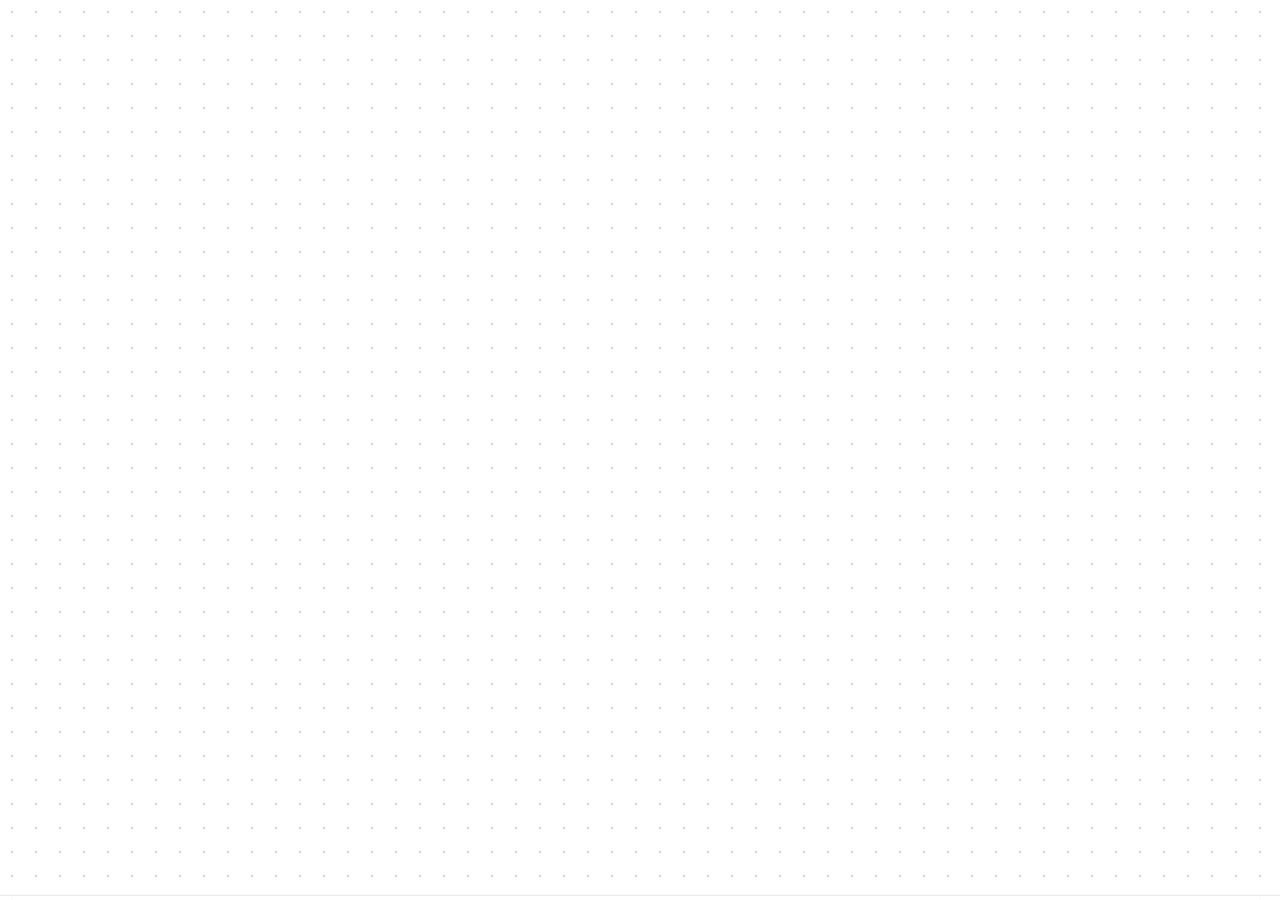
==== index.html @ a687a4a5 "Add app shell and styles" ====
<!doctype html>
<html lang="en"><head><meta charset="utf-8">
<meta name="color-scheme" content="light"><link rel="stylesheet" href="https://fonts.googleapis.com/css2?family=Inter:wght@400;500;600;700&display=swap"><meta name="viewport" content="width=device-width, initial-scale=1, viewport-fit=cover">
<title>Barkha Enterprises – Bills</title>
<link rel="stylesheet" href="style.css"></head><body>
<div id="app"></div><nav id="nav"></nav><script src="app1.js"></script><script src="app2.js"></script><script src="app3.js"></script><script src="app4.js"></script></body></html>
---- style.css ----
:root{--bg:#fff;--fg:#14161a;--mu:#7a808a;--ln:#e8eaee;--sf:#f6f7f9;color-scheme:light;box-sizing:border-box;padding-top:env(safe-area-inset-top,0px);padding-bottom:env(safe-area-inset-bottom,0px)}
*{box-sizing:border-box;-webkit-tap-highlight-color:transparent}
html,body{margin:0;background:#fff;color:var(--fg);font:17px/1.45 Inter,system-ui,-apple-system,'Segoe UI',Roboto,sans-serif}
button,input,select{font:inherit;color:inherit}
#app{max-width:560px;margin:0 auto;padding:18px 18px calc(110px + env(safe-area-inset-bottom,0px))}
header{display:flex;justify-content:space-between;align-items:center;margin-bottom:22px}
.br{display:flex;align-items:center;gap:12px}
.lo{width:42px;height:42px;border-radius:12px;background:var(--fg);color:#fff;display:grid;place-items:center;font-weight:700;font-size:20px}
.br b{display:block;font-size:19px;line-height:1.1;letter-spacing:.2px}
.br small{color:var(--mu);font-size:13px}
.lg{border:1px solid var(--ln);background:var(--sf);padding:8px 14px;border-radius:20px;font-size:15px;font-weight:600}
.g2{display:grid;grid-template-columns:1fr 1fr;gap:12px;margin-bottom:12px}
.big{display:block;width:100%;padding:18px 10px;border:0;background:var(--fg);color:#fff;font-size:18px;font-weight:600;border-radius:16px;text-align:center;box-shadow:0 4px 14px rgba(0,0,0,.15)}
.big.o{background:#fff;color:var(--fg);border:1.5px solid var(--fg);box-shadow:none}
.sum{background:var(--sf);border-radius:18px;padding:16px;margin-bottom:16px}
.sum small{color:var(--mu);font-size:13px}
.sum b{display:block;font-size:22px;margin-top:2px}
input[type=text],input[type=number],input[type=date],input[type=search]{width:100%;padding:14px;border:1.5px solid var(--ln);border-radius:12px;background:#fff;margin:6px 0 14px;outline:0}
input:focus{border-color:var(--fg)}
label{font-size:14px;color:var(--mu);font-weight:600}
.card{border:1px solid var(--ln);border-radius:16px;padding:14px 16px;margin-bottom:10px;cursor:pointer;background:#fff;box-shadow:0 2px 8px rgba(0,0,0,.04)}
.card .t{display:flex;justify-content:space-between;gap:8px;font-weight:700}
.card .s{color:var(--mu);font-size:14px;margin-top:4px}
h3{margin:24px 0 10px;font-size:17px}
.opt{display:flex;gap:12px;align-items:center;border:1.5px solid var(--ln);border-radius:12px;padding:14px;margin-bottom:8px;color:var(--fg);font-size:16px;font-weight:500}
.opt input{width:22px;height:22px;accent-color:var(--fg)}
.it{border:1px solid var(--ln);border-radius:14px;padding:12px;margin-bottom:10px;background:var(--sf)}
.it .g{display:grid;grid-template-columns:1fr 1fr 1fr;gap:8px;align-items:center}
.it input{margin:0 0 8px;background:#fff}
.a{text-align:right;font-weight:700;font-size:15px}
.tot{background:var(--sf);border-radius:16px;padding:8px 16px}
.tot div{display:flex;justify-content:space-between;padding:10px 0;border-bottom:1px solid var(--ln)}
.tot div:last-child{border:0}
.tot .f{font-size:21px;font-weight:700}
.ph{border:1.5px dashed #c5c9d0;border-radius:16px;padding:16px;text-align:center;margin-bottom:12px;color:var(--fg);display:block;cursor:pointer;font-weight:600;font-size:16px}
.ph img,.pv img{max-width:100%;border-radius:12px;display:block;margin:8px auto 0}
nav{position:fixed;left:0;right:0;bottom:0;display:flex;background:rgba(255,255,255,.96);border-top:1px solid var(--ln);padding-bottom:env(safe-area-inset-bottom,0px)}
nav button{flex:1;padding:16px;background:none;border:0;font-size:16px;color:var(--mu);font-weight:600}
nav button.on{color:var(--fg);box-shadow:inset 0 3px 0 var(--fg)}
.back{background:none;border:0;font-size:16px;padding:0 0 12px;font-weight:600}
.sm{display:inline-block;background:#fff;border:1.5px solid var(--fg);border-radius:12px;padding:12px 16px;margin:8px 8px 0 0;font-weight:600;font-size:15px;text-decoration:none;color:var(--fg)}
.sm.k{background:var(--fg);color:#fff}
.mut{color:var(--mu);text-align:center;padding:26px 0}
.tag{font-size:12px;border:1px solid var(--fg);border-radius:10px;padding:2px 9px;font-weight:600;white-space:nowrap}
.tag.k{background:var(--fg);color:#fff}
.chips{display:flex;gap:8px;margin:2px 0 8px}
.chip{border:1.5px solid var(--ln);background:#fff;border-radius:20px;padding:8px 16px;font-weight:600;font-size:15px}
.chip.on{background:var(--fg);color:#fff;border-color:var(--fg)}
@media print{nav,.noprint,header .lg{display:none}#app{padding:0}.tot,.it{background:#fff}}

html,body{background-color:#fff;background-image:radial-gradient(circle,#cfd3db 1px,transparent 1.4px);background-size:24px 24px}
.card,.sum,.tot,.it,.opt,.ph{background:rgba(255,255,255,.74);-webkit-backdrop-filter:blur(14px);backdrop-filter:blur(14px);border:1px solid rgba(20,22,26,.09)}
.card,.big,.sm,.chip,.lg,.opt,.ph,nav button{transition:transform .25s cubic-bezier(.22,.61,.36,1),box-shadow .25s,background .2s,color .2s}
.card:hover{transform:translateY(-2px);box-shadow:0 10px 26px rgba(0,0,0,.09)}
.card:active,.big:active,.sm:active,.chip:active{transform:scale(.97)}
@keyframes in{from{opacity:0;transform:translateY(12px)}to{opacity:1;transform:none}}
@keyframes rg{from{stroke-dashoffset:214}}
@keyframes gr{from{transform:scaleY(0)}}
@keyframes fade{from{opacity:0}}
@keyframes pop{from{opacity:0;transform:scale(.92) translateY(10px)}}
@keyframes bar{to{width:0}}
#app>*{animation:in .55s cubic-bezier(.16,1,.3,1) both}
.bg{transform-origin:bottom;transform-box:fill-box;animation:gr .9s cubic-bezier(.16,1,.3,1) both}
.rw{display:flex;gap:16px;align-items:center;margin-bottom:8px}
.rw b{font-size:20px;display:block;margin-bottom:6px}
.lgd{font-size:12px;color:var(--mu);margin-top:4px}
.mo{position:fixed;inset:0;background:rgba(20,22,26,.35);-webkit-backdrop-filter:blur(5px);backdrop-filter:blur(5px);display:grid;place-items:center;padding:24px;z-index:50;animation:fade .2s}
.md{background:#fff;border-radius:22px;padding:24px;max-width:360px;width:100%;box-shadow:0 24px 70px rgba(0,0,0,.25);animation:pop .35s cubic-bezier(.16,1,.3,1)}
.md p{margin:0 0 18px;font-size:17px}
.md .r{display:flex;gap:6px;justify-content:flex-end}
.md .sm{margin:0 0 0 8px}
.ts{position:fixed;left:16px;right:16px;bottom:84px;max-width:528px;margin:auto;background:var(--fg);color:#fff;border-radius:16px;padding:16px;display:flex;justify-content:space-between;align-items:center;overflow:hidden;z-index:40;animation:in .35s cubic-bezier(.16,1,.3,1)}
.ts button{background:none;border:0;color:#fff;font-weight:700;text-decoration:underline;padding:0 4px}
.ts i{position:absolute;left:0;bottom:0;height:3px;width:100%;background:#fff;animation:bar 5s linear forwards}
@media(prefers-reduced-motion:reduce){*{animation:none!important;transition:none!important}}

input[type=month]{width:100%;padding:14px;border:1.5px solid var(--ln);border-radius:12px;background:#fff;margin:6px 0 14px}
.chips{flex-wrap:wrap}
.dw{display:flex;gap:8px;align-items:flex-start}
.dw input{flex:1;min-width:0}
.mc{width:48px;height:48px;margin-top:6px;border:1.5px solid var(--ln);background:#fff;border-radius:12px;font-size:20px;flex:none}
.it .mc{margin-top:0}
details.fx{margin:0 0 10px}
details.fx summary{cursor:pointer;font-weight:600;font-size:15px;padding:6px 0;color:var(--mu)}
html.bigtxt #app{zoom:1.2}

.sw{position:relative;margin-bottom:10px;border-radius:16px;overflow:hidden;touch-action:pan-y}
.sw .card{margin:0;background:#fff;-webkit-backdrop-filter:none;backdrop-filter:none;position:relative;touch-action:pan-y;user-select:none;-webkit-user-select:none}
.sw .card:hover{transform:none}
.sb{position:absolute;inset:0;display:none;align-items:center;padding:0 22px;font-weight:700;color:#fff}
.sb.l{background:var(--fg);justify-content:flex-start}.sb.r{background:#fff;color:var(--fg);border:1.5px solid var(--fg);border-radius:16px;justify-content:flex-end}
.sw.lon .sb.l,.sw.ron .sb.r{display:flex}
.sw .card.snap{transition:transform .25s cubic-bezier(.22,.61,.36,1)}
#fab{position:fixed;right:18px;bottom:78px;z-index:30;width:58px;height:58px;border-radius:50%;border:0;background:var(--fg);color:#fff;font-size:32px;line-height:1;box-shadow:0 8px 24px rgba(0,0,0,.28);transition:transform .3s cubic-bezier(.22,.61,.36,1)}
#fab.o{transform:rotate(45deg)}#fab:active{transform:scale(.92)}#fab.o:active{transform:rotate(45deg) scale(.92)}
.fb{position:fixed;inset:0;z-index:29;background:rgba(255,255,255,.7);-webkit-backdrop-filter:blur(6px);backdrop-filter:blur(6px);animation:fade .2s}
.fm{position:fixed;right:18px;bottom:148px;z-index:31;display:flex;flex-direction:column;gap:10px;align-items:flex-end}
.fm button{background:#fff;border:1.5px solid var(--fg);border-radius:16px;padding:13px 18px;font-weight:600;font-size:16px;box-shadow:0 6px 18px rgba(0,0,0,.12);animation:pop .3s cubic-bezier(.16,1,.3,1) both}
.fm button:nth-child(1){animation-delay:.15s}.fm button:nth-child(2){animation-delay:.1s}.fm button:nth-child(3){animation-delay:.05s}
.dn{position:fixed;left:50%;top:42%;transform:translate(-50%,-50%);z-index:60;background:var(--fg);color:#fff;border-radius:22px;padding:22px 28px;text-align:center;font-weight:700;box-shadow:0 20px 60px rgba(0,0,0,.3);animation:pop .35s cubic-bezier(.16,1,.3,1);pointer-events:none}
.dn svg{display:block;margin:0 auto 8px}.dn path{stroke-dasharray:30;stroke-dashoffset:30;animation:ck .45s .15s ease forwards}
@keyframes ck{to{stroke-dashoffset:0}}
.bh{cursor:pointer}
.clr{float:right;font-size:13px;border:1.5px solid var(--fg);background:#fff;border-radius:14px;padding:3px 12px;font-weight:600}
.it .h{width:100%}
.dw select{width:84px;height:50px;margin-top:6px;border:1.5px solid var(--ln);border-radius:12px;background:#fff;padding:0 8px}
.upi{display:flex;gap:14px;align-items:center;margin:14px 0;padding:14px;border:1px solid var(--ln);border-radius:16px;background:#fff;font-size:15px}
.ew{background:var(--fg);color:#fff;border-radius:12px;padding:10px 14px;margin:12px 0;font-weight:600;font-size:15px}
.back{display:none}
.bkw{position:sticky;top:env(safe-area-inset-top,0px);z-index:20;margin:-8px -18px 14px;padding:10px 18px;background:rgba(255,255,255,.82);-webkit-backdrop-filter:blur(14px);backdrop-filter:blur(14px)}
.bk{display:inline-flex;align-items:center;gap:6px;height:50px;padding:0 24px;border:1.5px solid var(--fg);border-radius:25px;background:#fff;font-weight:700;font-size:18px;box-shadow:0 4px 14px rgba(0,0,0,.08);transition:transform .25s cubic-bezier(.34,1.56,.64,1),box-shadow .2s}
.bk:active{transform:scale(.94) translateX(-3px)}
@keyframes slf{from{opacity:0;transform:translateX(30px)}}
@keyframes slb{from{opacity:0;transform:translateX(-30px)}}
#app.fw{animation:slf .4s cubic-bezier(.16,1,.3,1)}#app.bw{animation:slb .4s cubic-bezier(.16,1,.3,1)}
html{scroll-behavior:smooth}
input,select{transition:border-color .2s,box-shadow .25s}
input:focus,select:focus{box-shadow:0 0 0 4px rgba(20,22,26,.08)}
.card,.sum,.opt,.tot{transition:transform .35s cubic-bezier(.34,1.56,.64,1),box-shadow .25s,background .2s}
.opt:active{transform:scale(.98)}
.it{animation:pop .4s cubic-bezier(.16,1,.3,1) both}
.an .sw{animation:in .5s cubic-bezier(.16,1,.3,1) both}
.big,.sm,.chip,.lg,.fm button{position:relative;clip-path:inset(0 round 16px)}
.rp{position:absolute;border-radius:50%;background:currentColor;opacity:.22;transform:scale(0);animation:rpl .6s ease-out forwards;pointer-events:none}
@keyframes rpl{to{transform:scale(1);opacity:0}}
nav button.on{transition:box-shadow .3s,color .2s}
.tabs{display:flex;gap:6px;background:var(--sf);border-radius:16px;padding:5px;margin:-8px 0 16px}
.tabs button{flex:1;border:0;background:none;padding:12px 8px;border-radius:12px;font-weight:700;font-size:16px;color:var(--mu);transition:background .25s,color .2s,box-shadow .25s}
.tabs button.on{background:#fff;color:var(--fg);box-shadow:0 2px 8px rgba(0,0,0,.12)}
.ov{position:fixed;inset:0;background:rgba(0,0,0,.5);z-index:99;display:flex;align-items:center;justify-content:center;padding:16px}.ov>div{background:#fff;border-radius:18px;padding:16px;width:100%;max-width:420px;max-height:90vh;overflow:auto}.tabs button,#nav button{padding-left:2px;padding-right:2px;font-size:14px}.ov label,#app label{display:block;margin:10px 0 4px;font-weight:600}.ov input,.ov textarea{display:block;width:100%;box-sizing:border-box;margin-bottom:4px}.sm,.chip,.lg,.fm button{clip-path:none;overflow:hidden}.zbig .sm{display:block;width:100%;box-sizing:border-box;text-align:center;margin:8px 0 0;padding:16px;font-size:17px}.zrow{display:flex;gap:8px;margin-top:8px}.zrow .sm{flex:1;margin:0;text-align:center}.zmore{margin-top:12px}.zmore summary{font-weight:700;cursor:pointer;padding:10px 0}.zmr{display:flex;flex-wrap:wrap;gap:8px}.zmr .sm{margin:0}
nav{padding-top:4px;background:rgba(255,255,255,.88);-webkit-backdrop-filter:blur(16px);backdrop-filter:blur(16px)}
nav button{display:flex;flex-direction:column;align-items:center;justify-content:center;gap:3px;padding:7px 0 6px;font-size:11px;font-weight:600;letter-spacing:.1px;line-height:1.1;min-width:0;box-shadow:none}
nav button span{display:block;max-width:100%;overflow:hidden;text-overflow:ellipsis;white-space:nowrap}
nav button svg{transition:transform .25s cubic-bezier(.34,1.56,.64,1)}
nav button.on{box-shadow:inset 0 3px 0 var(--fg)}
nav button.on svg{transform:translateY(-1px) scale(1.08)}
#app{padding-bottom:calc(120px + env(safe-area-inset-bottom,0px))}
/* profile page */
.pfh{background:var(--fg);color:#fff;border-radius:22px;padding:20px 18px;margin:0 0 14px;position:relative;overflow:hidden;box-shadow:0 8px 24px rgba(0,0,0,.18)}
.pfh:after{content:"";position:absolute;right:-40px;top:-40px;width:150px;height:150px;border-radius:50%;background:rgba(255,255,255,.07)}
.pfh .av{width:60px;height:60px;border-radius:18px;background:#fff;color:var(--fg);display:grid;place-items:center;font-weight:800;font-size:28px;margin-bottom:12px;position:relative;z-index:1}
.pfh b{display:block;font-size:21px;line-height:1.2;position:relative;z-index:1}
.pfh small{display:block;opacity:.7;font-size:14px;margin-top:3px;position:relative;z-index:1}
.pfh .pc{display:flex;flex-wrap:wrap;gap:6px;margin-top:12px;position:relative;z-index:1}
.pfh .pc span{background:rgba(255,255,255,.14);border-radius:20px;padding:5px 11px;font-size:12.5px;font-weight:600}
.pfp{margin:14px 0 0;position:relative;z-index:1}
.pfp div{height:6px;background:rgba(255,255,255,.18);border-radius:3px;overflow:hidden}
.pfp i{display:block;height:100%;background:#fff;border-radius:3px;transition:width .5s}
.pfp small{margin-top:6px;font-size:12.5px}
.pfc{background:rgba(255,255,255,.78);-webkit-backdrop-filter:blur(14px);backdrop-filter:blur(14px);border:1px solid var(--ln);border-radius:20px;padding:16px;margin:0 0 12px;box-shadow:0 2px 12px rgba(0,0,0,.05)}
.pfc h4{margin:0 0 4px;font-size:16px;display:flex;align-items:center;gap:10px}
.pfc h4 em{width:34px;height:34px;border-radius:11px;background:var(--fg);color:#fff;display:grid;place-items:center;font-style:normal;flex:none}
.pfc h4 em svg{width:18px;height:18px}
#app .pfc label{display:block;margin:12px 0 5px;font-size:12.5px;font-weight:700;color:var(--mu);text-transform:uppercase;letter-spacing:.5px}
#app .pfc .pi{display:block;width:100%;box-sizing:border-box;margin:0;padding:13px 14px;font:inherit;font-size:16px;color:var(--fg);background:var(--sf);border:1.5px solid transparent;border-radius:14px;outline:0;transition:border-color .2s,background .2s,box-shadow .2s;-webkit-appearance:none;appearance:none;height:auto;flex:none}
#app .pfc textarea.pi{resize:vertical;min-height:76px}
#app .pfc .pi:focus{background:#fff;border-color:var(--fg);box-shadow:0 0 0 4px rgba(20,22,26,.07)}
.pfq{display:flex;gap:14px;align-items:center;margin-top:6px}
.pfq .box{width:110px;height:110px;flex:none;border-radius:16px;border:2px dashed #c9cdd4;background:#fff;display:grid;place-items:center;overflow:hidden;color:var(--mu);font-size:12px;text-align:center;padding:6px;box-sizing:border-box}
.pfq .box img{width:100%;height:100%;object-fit:contain;display:block}
.pfq .bt{flex:1;min-width:0}
.pfq .bt label.up{display:block;margin:0;text-align:center;background:#fff;border:1.5px solid var(--fg);border-radius:12px;padding:12px 10px;font-size:15px;font-weight:700;color:var(--fg);text-transform:none;letter-spacing:0;cursor:pointer}
.pfq .bt .rm{display:block;width:100%;margin:8px 0 0;padding:10px;background:none;border:0;color:#c0392b;font-weight:700;font-size:14px}
.pfs{position:sticky;bottom:calc(72px + env(safe-area-inset-bottom,0px));z-index:15;padding:10px 0 0;margin-top:6px;background:linear-gradient(to top,#fff 55%,rgba(255,255,255,0))}
.pfs .big{margin:0}
#nav button{font-size:11px;padding:7px 0 6px}
#nav button span{font-size:11px}
#app .pfc .pfq label.up{margin:0;text-transform:none;letter-spacing:0;font-size:15px;color:var(--fg)}
nav{z-index:30}
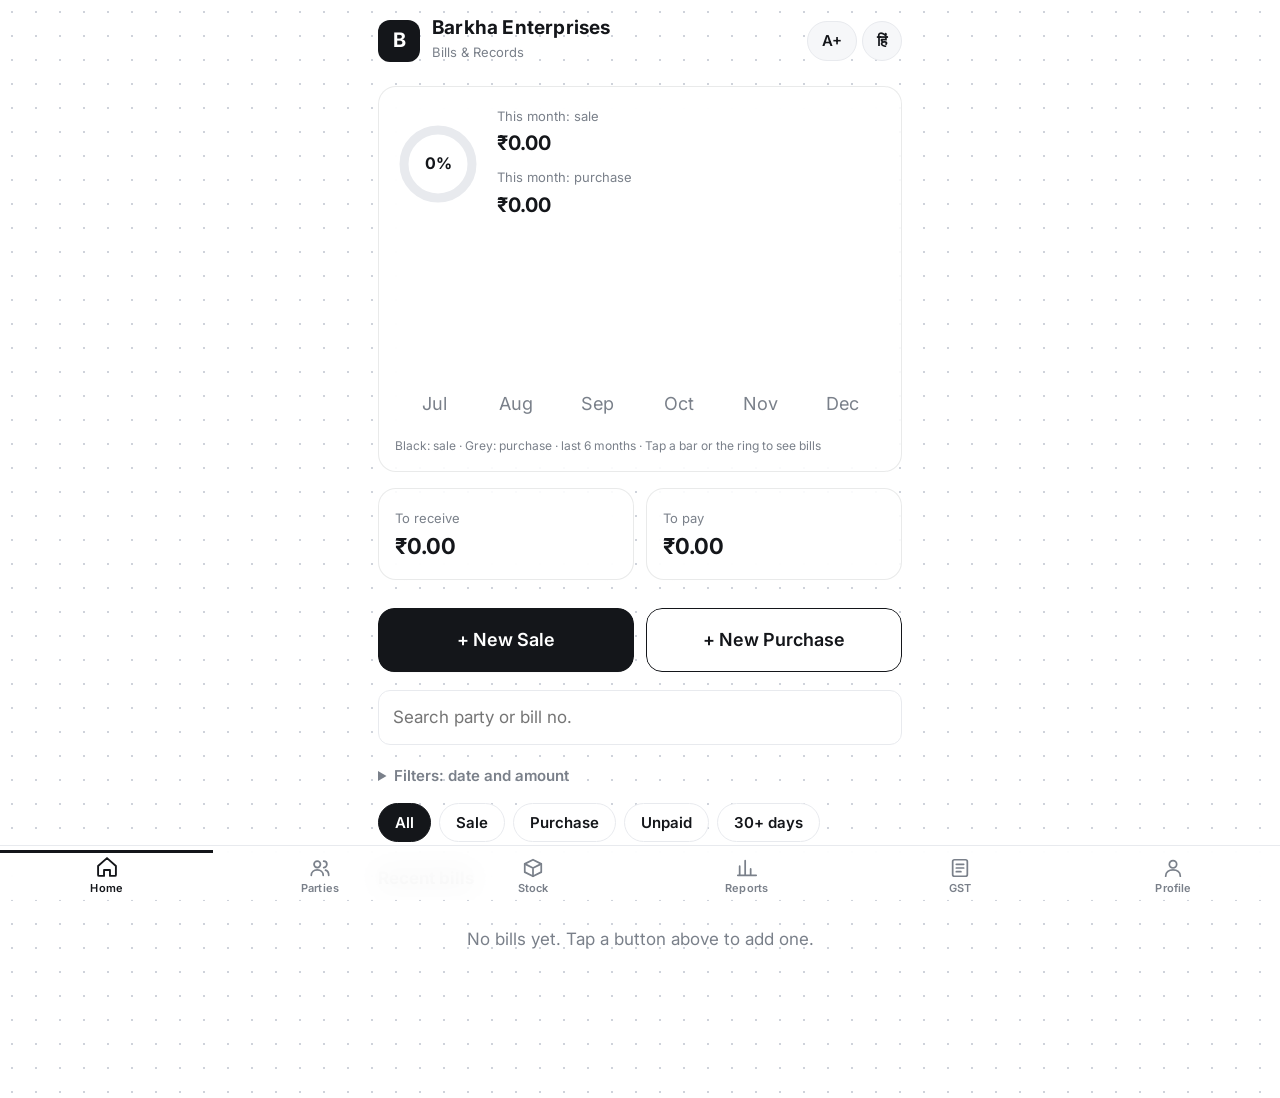
==== commit f4bed3b5: "Add full Barkha Enterprises billing app (single-file index.html)" ====
--- a/index.html
+++ b/index.html
@@ -2,5 +2,1329 @@
 <html lang="en"><head><meta charset="utf-8">
 <meta name="color-scheme" content="light"><link rel="stylesheet" href="https://fonts.googleapis.com/css2?family=Inter:wght@400;500;600;700&display=swap"><meta name="viewport" content="width=device-width, initial-scale=1, viewport-fit=cover">
 <title>Barkha Enterprises – Bills</title>
-<link rel="stylesheet" href="style.css"></head><body>
-<div id="app"></div><nav id="nav"></nav><script src="app1.js"></script><script src="app2.js"></script><script src="app3.js"></script><script src="app4.js"></script></body></html>
+<style>
+:root{--bg:#fff;--fg:#14161a;--mu:#7a808a;--ln:#e8eaee;--sf:#f6f7f9;color-scheme:light;box-sizing:border-box;padding-top:env(safe-area-inset-top,0px);padding-bottom:env(safe-area-inset-bottom,0px)}
+*{box-sizing:border-box;-webkit-tap-highlight-color:transparent}
+html,body{margin:0;background:#fff;color:var(--fg);font:17px/1.45 Inter,system-ui,-apple-system,'Segoe UI',Roboto,sans-serif}
+button,input,select{font:inherit;color:inherit}
+#app{max-width:560px;margin:0 auto;padding:18px 18px calc(110px + env(safe-area-inset-bottom,0px))}
+header{display:flex;justify-content:space-between;align-items:center;margin-bottom:22px}
+.br{display:flex;align-items:center;gap:12px}
+.lo{width:42px;height:42px;border-radius:12px;background:var(--fg);color:#fff;display:grid;place-items:center;font-weight:700;font-size:20px}
+.br b{display:block;font-size:19px;line-height:1.1;letter-spacing:.2px}
+.br small{color:var(--mu);font-size:13px}
+.lg{border:1px solid var(--ln);background:var(--sf);padding:8px 14px;border-radius:20px;font-size:15px;font-weight:600}
+.g2{display:grid;grid-template-columns:1fr 1fr;gap:12px;margin-bottom:12px}
+.big{display:block;width:100%;padding:18px 10px;border:0;background:var(--fg);color:#fff;font-size:18px;font-weight:600;border-radius:16px;text-align:center;box-shadow:0 4px 14px rgba(0,0,0,.15)}
+.big.o{background:#fff;color:var(--fg);border:1.5px solid var(--fg);box-shadow:none}
+.sum{background:var(--sf);border-radius:18px;padding:16px;margin-bottom:16px}
+.sum small{color:var(--mu);font-size:13px}
+.sum b{display:block;font-size:22px;margin-top:2px}
+input[type=text],input[type=number],input[type=date],input[type=search]{width:100%;padding:14px;border:1.5px solid var(--ln);border-radius:12px;background:#fff;margin:6px 0 14px;outline:0}
+input:focus{border-color:var(--fg)}
+label{font-size:14px;color:var(--mu);font-weight:600}
+.card{border:1px solid var(--ln);border-radius:16px;padding:14px 16px;margin-bottom:10px;cursor:pointer;background:#fff;box-shadow:0 2px 8px rgba(0,0,0,.04)}
+.card .t{display:flex;justify-content:space-between;gap:8px;font-weight:700}
+.card .s{color:var(--mu);font-size:14px;margin-top:4px}
+h3{margin:24px 0 10px;font-size:17px}
+.opt{display:flex;gap:12px;align-items:center;border:1.5px solid var(--ln);border-radius:12px;padding:14px;margin-bottom:8px;color:var(--fg);font-size:16px;font-weight:500}
+.opt input{width:22px;height:22px;accent-color:var(--fg)}
+.it{border:1px solid var(--ln);border-radius:14px;padding:12px;margin-bottom:10px;background:var(--sf)}
+.it .g{display:grid;grid-template-columns:1fr 1fr 1fr;gap:8px;align-items:center}
+.it input{margin:0 0 8px;background:#fff}
+.a{text-align:right;font-weight:700;font-size:15px}
+.tot{background:var(--sf);border-radius:16px;padding:8px 16px}
+.tot div{display:flex;justify-content:space-between;padding:10px 0;border-bottom:1px solid var(--ln)}
+.tot div:last-child{border:0}
+.tot .f{font-size:21px;font-weight:700}
+.ph{border:1.5px dashed #c5c9d0;border-radius:16px;padding:16px;text-align:center;margin-bottom:12px;color:var(--fg);display:block;cursor:pointer;font-weight:600;font-size:16px}
+.ph img,.pv img{max-width:100%;border-radius:12px;display:block;margin:8px auto 0}
+nav{position:fixed;left:0;right:0;bottom:0;display:flex;background:rgba(255,255,255,.96);border-top:1px solid var(--ln);padding-bottom:env(safe-area-inset-bottom,0px)}
+nav button{flex:1;padding:16px;background:none;border:0;font-size:16px;color:var(--mu);font-weight:600}
+nav button.on{color:var(--fg);box-shadow:inset 0 3px 0 var(--fg)}
+.back{background:none;border:0;font-size:16px;padding:0 0 12px;font-weight:600}
+.sm{display:inline-block;background:#fff;border:1.5px solid var(--fg);border-radius:12px;padding:12px 16px;margin:8px 8px 0 0;font-weight:600;font-size:15px;text-decoration:none;color:var(--fg)}
+.sm.k{background:var(--fg);color:#fff}
+.mut{color:var(--mu);text-align:center;padding:26px 0}
+.tag{font-size:12px;border:1px solid var(--fg);border-radius:10px;padding:2px 9px;font-weight:600;white-space:nowrap}
+.tag.k{background:var(--fg);color:#fff}
+.chips{display:flex;gap:8px;margin:2px 0 8px}
+.chip{border:1.5px solid var(--ln);background:#fff;border-radius:20px;padding:8px 16px;font-weight:600;font-size:15px}
+.chip.on{background:var(--fg);color:#fff;border-color:var(--fg)}
+@media print{nav,.noprint,header .lg{display:none}#app{padding:0}.tot,.it{background:#fff}}
+
+html,body{background-color:#fff;background-image:radial-gradient(circle,#cfd3db 1px,transparent 1.4px);background-size:24px 24px}
+.card,.sum,.tot,.it,.opt,.ph{background:rgba(255,255,255,.74);-webkit-backdrop-filter:blur(14px);backdrop-filter:blur(14px);border:1px solid rgba(20,22,26,.09)}
+.card,.big,.sm,.chip,.lg,.opt,.ph,nav button{transition:transform .25s cubic-bezier(.22,.61,.36,1),box-shadow .25s,background .2s,color .2s}
+.card:hover{transform:translateY(-2px);box-shadow:0 10px 26px rgba(0,0,0,.09)}
+.card:active,.big:active,.sm:active,.chip:active{transform:scale(.97)}
+@keyframes in{from{opacity:0;transform:translateY(12px)}to{opacity:1;transform:none}}
+@keyframes rg{from{stroke-dashoffset:214}}
+@keyframes gr{from{transform:scaleY(0)}}
+@keyframes fade{from{opacity:0}}
+@keyframes pop{from{opacity:0;transform:scale(.92) translateY(10px)}}
+@keyframes bar{to{width:0}}
+#app>*{animation:in .55s cubic-bezier(.16,1,.3,1) both}
+.bg{transform-origin:bottom;transform-box:fill-box;animation:gr .9s cubic-bezier(.16,1,.3,1) both}
+.rw{display:flex;gap:16px;align-items:center;margin-bottom:8px}
+.rw b{font-size:20px;display:block;margin-bottom:6px}
+.lgd{font-size:12px;color:var(--mu);margin-top:4px}
+.mo{position:fixed;inset:0;background:rgba(20,22,26,.35);-webkit-backdrop-filter:blur(5px);backdrop-filter:blur(5px);display:grid;place-items:center;padding:24px;z-index:50;animation:fade .2s}
+.md{background:#fff;border-radius:22px;padding:24px;max-width:360px;width:100%;box-shadow:0 24px 70px rgba(0,0,0,.25);animation:pop .35s cubic-bezier(.16,1,.3,1)}
+.md p{margin:0 0 18px;font-size:17px}
+.md .r{display:flex;gap:6px;justify-content:flex-end}
+.md .sm{margin:0 0 0 8px}
+.ts{position:fixed;left:16px;right:16px;bottom:84px;max-width:528px;margin:auto;background:var(--fg);color:#fff;border-radius:16px;padding:16px;display:flex;justify-content:space-between;align-items:center;overflow:hidden;z-index:40;animation:in .35s cubic-bezier(.16,1,.3,1)}
+.ts button{background:none;border:0;color:#fff;font-weight:700;text-decoration:underline;padding:0 4px}
+.ts i{position:absolute;left:0;bottom:0;height:3px;width:100%;background:#fff;animation:bar 5s linear forwards}
+@media(prefers-reduced-motion:reduce){*{animation:none!important;transition:none!important}}
+
+input[type=month]{width:100%;padding:14px;border:1.5px solid var(--ln);border-radius:12px;background:#fff;margin:6px 0 14px}
+.chips{flex-wrap:wrap}
+.dw{display:flex;gap:8px;align-items:flex-start}
+.dw input{flex:1;min-width:0}
+.mc{width:48px;height:48px;margin-top:6px;border:1.5px solid var(--ln);background:#fff;border-radius:12px;font-size:20px;flex:none}
+.it .mc{margin-top:0}
+details.fx{margin:0 0 10px}
+details.fx summary{cursor:pointer;font-weight:600;font-size:15px;padding:6px 0;color:var(--mu)}
+html.bigtxt #app{zoom:1.2}
+
+.sw{position:relative;margin-bottom:10px;border-radius:16px;overflow:hidden;touch-action:pan-y}
+.sw .card{margin:0;background:#fff;-webkit-backdrop-filter:none;backdrop-filter:none;position:relative;touch-action:pan-y;user-select:none;-webkit-user-select:none}
+.sw .card:hover{transform:none}
+.sb{position:absolute;inset:0;display:none;align-items:center;padding:0 22px;font-weight:700;color:#fff}
+.sb.l{background:var(--fg);justify-content:flex-start}.sb.r{background:#fff;color:var(--fg);border:1.5px solid var(--fg);border-radius:16px;justify-content:flex-end}
+.sw.lon .sb.l,.sw.ron .sb.r{display:flex}
+.sw .card.snap{transition:transform .25s cubic-bezier(.22,.61,.36,1)}
+#fab{position:fixed;right:18px;bottom:78px;z-index:30;width:58px;height:58px;border-radius:50%;border:0;background:var(--fg);color:#fff;font-size:32px;line-height:1;box-shadow:0 8px 24px rgba(0,0,0,.28);transition:transform .3s cubic-bezier(.22,.61,.36,1)}
+#fab.o{transform:rotate(45deg)}#fab:active{transform:scale(.92)}#fab.o:active{transform:rotate(45deg) scale(.92)}
+.fb{position:fixed;inset:0;z-index:29;background:rgba(255,255,255,.7);-webkit-backdrop-filter:blur(6px);backdrop-filter:blur(6px);animation:fade .2s}
+.fm{position:fixed;right:18px;bottom:148px;z-index:31;display:flex;flex-direction:column;gap:10px;align-items:flex-end}
+.fm button{background:#fff;border:1.5px solid var(--fg);border-radius:16px;padding:13px 18px;font-weight:600;font-size:16px;box-shadow:0 6px 18px rgba(0,0,0,.12);animation:pop .3s cubic-bezier(.16,1,.3,1) both}
+.fm button:nth-child(1){animation-delay:.15s}.fm button:nth-child(2){animation-delay:.1s}.fm button:nth-child(3){animation-delay:.05s}
+.dn{position:fixed;left:50%;top:42%;transform:translate(-50%,-50%);z-index:60;background:var(--fg);color:#fff;border-radius:22px;padding:22px 28px;text-align:center;font-weight:700;box-shadow:0 20px 60px rgba(0,0,0,.3);animation:pop .35s cubic-bezier(.16,1,.3,1);pointer-events:none}
+.dn svg{display:block;margin:0 auto 8px}.dn path{stroke-dasharray:30;stroke-dashoffset:30;animation:ck .45s .15s ease forwards}
+@keyframes ck{to{stroke-dashoffset:0}}
+.bh{cursor:pointer}
+.clr{float:right;font-size:13px;border:1.5px solid var(--fg);background:#fff;border-radius:14px;padding:3px 12px;font-weight:600}
+.it .h{width:100%}
+.dw select{width:84px;height:50px;margin-top:6px;border:1.5px solid var(--ln);border-radius:12px;background:#fff;padding:0 8px}
+.upi{display:flex;gap:14px;align-items:center;margin:14px 0;padding:14px;border:1px solid var(--ln);border-radius:16px;background:#fff;font-size:15px}
+.ew{background:var(--fg);color:#fff;border-radius:12px;padding:10px 14px;margin:12px 0;font-weight:600;font-size:15px}
+.back{display:none}
+.bkw{position:sticky;top:env(safe-area-inset-top,0px);z-index:20;margin:-8px -18px 14px;padding:10px 18px;background:rgba(255,255,255,.82);-webkit-backdrop-filter:blur(14px);backdrop-filter:blur(14px)}
+.bk{display:inline-flex;align-items:center;gap:6px;height:50px;padding:0 24px;border:1.5px solid var(--fg);border-radius:25px;background:#fff;font-weight:700;font-size:18px;box-shadow:0 4px 14px rgba(0,0,0,.08);transition:transform .25s cubic-bezier(.34,1.56,.64,1),box-shadow .2s}
+.bk:active{transform:scale(.94) translateX(-3px)}
+@keyframes slf{from{opacity:0;transform:translateX(30px)}}
+@keyframes slb{from{opacity:0;transform:translateX(-30px)}}
+#app.fw{animation:slf .4s cubic-bezier(.16,1,.3,1)}#app.bw{animation:slb .4s cubic-bezier(.16,1,.3,1)}
+html{scroll-behavior:smooth}
+input,select{transition:border-color .2s,box-shadow .25s}
+input:focus,select:focus{box-shadow:0 0 0 4px rgba(20,22,26,.08)}
+.card,.sum,.opt,.tot{transition:transform .35s cubic-bezier(.34,1.56,.64,1),box-shadow .25s,background .2s}
+.opt:active{transform:scale(.98)}
+.it{animation:pop .4s cubic-bezier(.16,1,.3,1) both}
+.an .sw{animation:in .5s cubic-bezier(.16,1,.3,1) both}
+.big,.sm,.chip,.lg,.fm button{position:relative;clip-path:inset(0 round 16px)}
+.rp{position:absolute;border-radius:50%;background:currentColor;opacity:.22;transform:scale(0);animation:rpl .6s ease-out forwards;pointer-events:none}
+@keyframes rpl{to{transform:scale(1);opacity:0}}
+nav button.on{transition:box-shadow .3s,color .2s}
+.tabs{display:flex;gap:6px;background:var(--sf);border-radius:16px;padding:5px;margin:-8px 0 16px}
+.tabs button{flex:1;border:0;background:none;padding:12px 8px;border-radius:12px;font-weight:700;font-size:16px;color:var(--mu);transition:background .25s,color .2s,box-shadow .25s}
+.tabs button.on{background:#fff;color:var(--fg);box-shadow:0 2px 8px rgba(0,0,0,.12)}
+.ov{position:fixed;inset:0;background:rgba(0,0,0,.5);z-index:99;display:flex;align-items:center;justify-content:center;padding:16px}.ov>div{background:#fff;border-radius:18px;padding:16px;width:100%;max-width:420px;max-height:90vh;overflow:auto}.tabs button,#nav button{padding-left:2px;padding-right:2px;font-size:14px}.ov label,#app label{display:block;margin:10px 0 4px;font-weight:600}.ov input,.ov textarea{display:block;width:100%;box-sizing:border-box;margin-bottom:4px}.sm,.chip,.lg,.fm button{clip-path:none;overflow:hidden}.zbig .sm{display:block;width:100%;box-sizing:border-box;text-align:center;margin:8px 0 0;padding:16px;font-size:17px}.zrow{display:flex;gap:8px;margin-top:8px}.zrow .sm{flex:1;margin:0;text-align:center}.zmore{margin-top:12px}.zmore summary{font-weight:700;cursor:pointer;padding:10px 0}.zmr{display:flex;flex-wrap:wrap;gap:8px}.zmr .sm{margin:0}
+nav{padding-top:4px;background:rgba(255,255,255,.88);-webkit-backdrop-filter:blur(16px);backdrop-filter:blur(16px)}
+nav button{display:flex;flex-direction:column;align-items:center;justify-content:center;gap:3px;padding:7px 0 6px;font-size:11px;font-weight:600;letter-spacing:.1px;line-height:1.1;min-width:0;box-shadow:none}
+nav button span{display:block;max-width:100%;overflow:hidden;text-overflow:ellipsis;white-space:nowrap}
+nav button svg{transition:transform .25s cubic-bezier(.34,1.56,.64,1)}
+nav button.on{box-shadow:inset 0 3px 0 var(--fg)}
+nav button.on svg{transform:translateY(-1px) scale(1.08)}
+#app{padding-bottom:calc(120px + env(safe-area-inset-bottom,0px))}
+/* profile page */
+.pfh{background:var(--fg);color:#fff;border-radius:22px;padding:20px 18px;margin:0 0 14px;position:relative;overflow:hidden;box-shadow:0 8px 24px rgba(0,0,0,.18)}
+.pfh:after{content:"";position:absolute;right:-40px;top:-40px;width:150px;height:150px;border-radius:50%;background:rgba(255,255,255,.07)}
+.pfh .av{width:60px;height:60px;border-radius:18px;background:#fff;color:var(--fg);display:grid;place-items:center;font-weight:800;font-size:28px;margin-bottom:12px;position:relative;z-index:1}
+.pfh b{display:block;font-size:21px;line-height:1.2;position:relative;z-index:1}
+.pfh small{display:block;opacity:.7;font-size:14px;margin-top:3px;position:relative;z-index:1}
+.pfh .pc{display:flex;flex-wrap:wrap;gap:6px;margin-top:12px;position:relative;z-index:1}
+.pfh .pc span{background:rgba(255,255,255,.14);border-radius:20px;padding:5px 11px;font-size:12.5px;font-weight:600}
+.pfp{margin:14px 0 0;position:relative;z-index:1}
+.pfp div{height:6px;background:rgba(255,255,255,.18);border-radius:3px;overflow:hidden}
+.pfp i{display:block;height:100%;background:#fff;border-radius:3px;transition:width .5s}
+.pfp small{margin-top:6px;font-size:12.5px}
+.pfc{background:rgba(255,255,255,.78);-webkit-backdrop-filter:blur(14px);backdrop-filter:blur(14px);border:1px solid var(--ln);border-radius:20px;padding:16px;margin:0 0 12px;box-shadow:0 2px 12px rgba(0,0,0,.05)}
+.pfc h4{margin:0 0 4px;font-size:16px;display:flex;align-items:center;gap:10px}
+.pfc h4 em{width:34px;height:34px;border-radius:11px;background:var(--fg);color:#fff;display:grid;place-items:center;font-style:normal;flex:none}
+.pfc h4 em svg{width:18px;height:18px}
+#app .pfc label{display:block;margin:12px 0 5px;font-size:12.5px;font-weight:700;color:var(--mu);text-transform:uppercase;letter-spacing:.5px}
+#app .pfc .pi{display:block;width:100%;box-sizing:border-box;margin:0;padding:13px 14px;font:inherit;font-size:16px;color:var(--fg);background:var(--sf);border:1.5px solid transparent;border-radius:14px;outline:0;transition:border-color .2s,background .2s,box-shadow .2s;-webkit-appearance:none;appearance:none;height:auto;flex:none}
+#app .pfc textarea.pi{resize:vertical;min-height:76px}
+#app .pfc .pi:focus{background:#fff;border-color:var(--fg);box-shadow:0 0 0 4px rgba(20,22,26,.07)}
+.pfq{display:flex;gap:14px;align-items:center;margin-top:6px}
+.pfq .box{width:110px;height:110px;flex:none;border-radius:16px;border:2px dashed #c9cdd4;background:#fff;display:grid;place-items:center;overflow:hidden;color:var(--mu);font-size:12px;text-align:center;padding:6px;box-sizing:border-box}
+.pfq .box img{width:100%;height:100%;object-fit:contain;display:block}
+.pfq .bt{flex:1;min-width:0}
+.pfq .bt label.up{display:block;margin:0;text-align:center;background:#fff;border:1.5px solid var(--fg);border-radius:12px;padding:12px 10px;font-size:15px;font-weight:700;color:var(--fg);text-transform:none;letter-spacing:0;cursor:pointer}
+.pfq .bt .rm{display:block;width:100%;margin:8px 0 0;padding:10px;background:none;border:0;color:#c0392b;font-weight:700;font-size:14px}
+.pfs{position:sticky;bottom:calc(72px + env(safe-area-inset-bottom,0px));z-index:15;padding:10px 0 0;margin-top:6px;background:linear-gradient(to top,#fff 55%,rgba(255,255,255,0))}
+.pfs .big{margin:0}
+#nav button{font-size:11px;padding:7px 0 6px}
+#nav button span{font-size:11px}
+#app .pfc .pfq label.up{margin:0;text-transform:none;letter-spacing:0;font-size:15px;color:var(--fg)}
+nav{z-index:30}
+</style></head><body>
+<div id="app"></div><nav id="nav"></nav><script>/* QR encoder: Kazuhiko Arase, MIT licence, http://www.d-project.com/ — QR Code is a registered trademark of DENSO WAVE INCORPORATED */
+(function(){var M={},C={};function R(n){n=n.replace("./","");return C[n]||(C[n]=M[n]())}
+M["QRMode"]=function(){var module={exports:{}};module.exports = {
+    MODE_NUMBER :       1 << 0,
+    MODE_ALPHA_NUM :    1 << 1,
+    MODE_8BIT_BYTE :    1 << 2,
+    MODE_KANJI :        1 << 3
+};
+
+return module.exports};
+M["QRErrorCorrectLevel"]=function(){var module={exports:{}};module.exports = {
+	L : 1,
+	M : 0,
+	Q : 3,
+	H : 2
+};
+
+return module.exports};
+M["QRMaskPattern"]=function(){var module={exports:{}};module.exports = {
+	PATTERN000 : 0,
+	PATTERN001 : 1,
+	PATTERN010 : 2,
+	PATTERN011 : 3,
+	PATTERN100 : 4,
+	PATTERN101 : 5,
+	PATTERN110 : 6,
+	PATTERN111 : 7
+};
+
+return module.exports};
+M["QRMath"]=function(){var module={exports:{}};var QRMath = {
+	glog : function(n) {
+		if (n < 1) {
+			throw new Error("glog(" + n + ")");
+		}
+		return QRMath.LOG_TABLE[n];
+	},
+	gexp : function(n) {
+		while (n < 0) {
+			n += 255;
+		}
+		while (n >= 256) {
+			n -= 255;
+		}
+		return QRMath.EXP_TABLE[n];
+	},
+	EXP_TABLE : new Array(256),
+	LOG_TABLE : new Array(256)
+};
+for (var i = 0; i < 8; i++) {
+	QRMath.EXP_TABLE[i] = 1 << i;
+}
+for (var i = 8; i < 256; i++) {
+	QRMath.EXP_TABLE[i] = QRMath.EXP_TABLE[i - 4]
+		^ QRMath.EXP_TABLE[i - 5]
+		^ QRMath.EXP_TABLE[i - 6]
+		^ QRMath.EXP_TABLE[i - 8];
+}
+for (var i = 0; i < 255; i++) {
+	QRMath.LOG_TABLE[QRMath.EXP_TABLE[i] ] = i;
+}
+module.exports = QRMath;
+
+return module.exports};
+M["QRPolynomial"]=function(){var module={exports:{}};var QRMath = R("QRMath");
+function QRPolynomial(num, shift) {
+	if (num.length === undefined) {
+		throw new Error(num.length + "/" + shift);
+	}
+	var offset = 0;
+	while (offset < num.length && num[offset] === 0) {
+		offset++;
+	}
+	this.num = new Array(num.length - offset + shift);
+	for (var i = 0; i < num.length - offset; i++) {
+		this.num[i] = num[i + offset];
+	}
+}
+QRPolynomial.prototype = {
+	get : function(index) {
+		return this.num[index];
+	},
+	getLength : function() {
+		return this.num.length;
+	},
+	multiply : function(e) {
+		var num = new Array(this.getLength() + e.getLength() - 1);
+		for (var i = 0; i < this.getLength(); i++) {
+			for (var j = 0; j < e.getLength(); j++) {
+				num[i + j] ^= QRMath.gexp(QRMath.glog(this.get(i) ) + QRMath.glog(e.get(j) ) );
+			}
+		}
+		return new QRPolynomial(num, 0);
+	},
+	mod : function(e) {
+		if (this.getLength() - e.getLength() < 0) {
+			return this;
+		}
+		var ratio = QRMath.glog(this.get(0) ) - QRMath.glog(e.get(0) );
+		var num = new Array(this.getLength() );
+		for (var i = 0; i < this.getLength(); i++) {
+			num[i] = this.get(i);
+		}
+		for (var x = 0; x < e.getLength(); x++) {
+			num[x] ^= QRMath.gexp(QRMath.glog(e.get(x) ) + ratio);
+		}
+		return new QRPolynomial(num, 0).mod(e);
+	}
+};
+module.exports = QRPolynomial;
+
+return module.exports};
+M["QRUtil"]=function(){var module={exports:{}};var QRMode = R("QRMode");
+var QRPolynomial = R("QRPolynomial");
+var QRMath = R("QRMath");
+var QRMaskPattern = R("QRMaskPattern");
+var QRUtil = {
+    PATTERN_POSITION_TABLE : [
+        [],
+        [6, 18],
+        [6, 22],
+        [6, 26],
+        [6, 30],
+        [6, 34],
+        [6, 22, 38],
+        [6, 24, 42],
+        [6, 26, 46],
+        [6, 28, 50],
+        [6, 30, 54],        
+        [6, 32, 58],
+        [6, 34, 62],
+        [6, 26, 46, 66],
+        [6, 26, 48, 70],
+        [6, 26, 50, 74],
+        [6, 30, 54, 78],
+        [6, 30, 56, 82],
+        [6, 30, 58, 86],
+        [6, 34, 62, 90],
+        [6, 28, 50, 72, 94],
+        [6, 26, 50, 74, 98],
+        [6, 30, 54, 78, 102],
+        [6, 28, 54, 80, 106],
+        [6, 32, 58, 84, 110],
+        [6, 30, 58, 86, 114],
+        [6, 34, 62, 90, 118],
+        [6, 26, 50, 74, 98, 122],
+        [6, 30, 54, 78, 102, 126],
+        [6, 26, 52, 78, 104, 130],
+        [6, 30, 56, 82, 108, 134],
+        [6, 34, 60, 86, 112, 138],
+        [6, 30, 58, 86, 114, 142],
+        [6, 34, 62, 90, 118, 146],
+        [6, 30, 54, 78, 102, 126, 150],
+        [6, 24, 50, 76, 102, 128, 154],
+        [6, 28, 54, 80, 106, 132, 158],
+        [6, 32, 58, 84, 110, 136, 162],
+        [6, 26, 54, 82, 110, 138, 166],
+        [6, 30, 58, 86, 114, 142, 170]
+    ],
+    G15 : (1 << 10) | (1 << 8) | (1 << 5) | (1 << 4) | (1 << 2) | (1 << 1) | (1 << 0),
+    G18 : (1 << 12) | (1 << 11) | (1 << 10) | (1 << 9) | (1 << 8) | (1 << 5) | (1 << 2) | (1 << 0),
+    G15_MASK : (1 << 14) | (1 << 12) | (1 << 10)    | (1 << 4) | (1 << 1),
+    getBCHTypeInfo : function(data) {
+        var d = data << 10;
+        while (QRUtil.getBCHDigit(d) - QRUtil.getBCHDigit(QRUtil.G15) >= 0) {
+            d ^= (QRUtil.G15 << (QRUtil.getBCHDigit(d) - QRUtil.getBCHDigit(QRUtil.G15) ) );    
+        }
+        return ( (data << 10) | d) ^ QRUtil.G15_MASK;
+    },
+    getBCHTypeNumber : function(data) {
+        var d = data << 12;
+        while (QRUtil.getBCHDigit(d) - QRUtil.getBCHDigit(QRUtil.G18) >= 0) {
+            d ^= (QRUtil.G18 << (QRUtil.getBCHDigit(d) - QRUtil.getBCHDigit(QRUtil.G18) ) );    
+        }
+        return (data << 12) | d;
+    },
+    getBCHDigit : function(data) {
+        var digit = 0;
+        while (data !== 0) {
+            digit++;
+            data >>>= 1;
+        }
+        return digit;
+    },
+    getPatternPosition : function(typeNumber) {
+        return QRUtil.PATTERN_POSITION_TABLE[typeNumber - 1];
+    },
+    getMask : function(maskPattern, i, j) {
+        switch (maskPattern) {
+        case QRMaskPattern.PATTERN000 : return (i + j) % 2 === 0;
+        case QRMaskPattern.PATTERN001 : return i % 2 === 0;
+        case QRMaskPattern.PATTERN010 : return j % 3 === 0;
+        case QRMaskPattern.PATTERN011 : return (i + j) % 3 === 0;
+        case QRMaskPattern.PATTERN100 : return (Math.floor(i / 2) + Math.floor(j / 3) ) % 2 === 0;
+        case QRMaskPattern.PATTERN101 : return (i * j) % 2 + (i * j) % 3 === 0;
+        case QRMaskPattern.PATTERN110 : return ( (i * j) % 2 + (i * j) % 3) % 2 === 0;
+        case QRMaskPattern.PATTERN111 : return ( (i * j) % 3 + (i + j) % 2) % 2 === 0;
+        default :
+            throw new Error("bad maskPattern:" + maskPattern);
+        }
+    },
+    getErrorCorrectPolynomial : function(errorCorrectLength) {
+        var a = new QRPolynomial([1], 0);
+        for (var i = 0; i < errorCorrectLength; i++) {
+            a = a.multiply(new QRPolynomial([1, QRMath.gexp(i)], 0) );
+        }
+        return a;
+    },
+    getLengthInBits : function(mode, type) {
+        if (1 <= type && type < 10) {
+            switch(mode) {
+            case QRMode.MODE_NUMBER     : return 10;
+            case QRMode.MODE_ALPHA_NUM  : return 9;
+            case QRMode.MODE_8BIT_BYTE  : return 8;
+            case QRMode.MODE_KANJI      : return 8;
+            default :
+                throw new Error("mode:" + mode);
+            }
+        } else if (type < 27) {
+            switch(mode) {
+            case QRMode.MODE_NUMBER     : return 12;
+            case QRMode.MODE_ALPHA_NUM  : return 11;
+            case QRMode.MODE_8BIT_BYTE  : return 16;
+            case QRMode.MODE_KANJI      : return 10;
+            default :
+                throw new Error("mode:" + mode);
+            }
+        } else if (type < 41) {
+            switch(mode) {
+            case QRMode.MODE_NUMBER     : return 14;
+            case QRMode.MODE_ALPHA_NUM  : return 13;
+            case QRMode.MODE_8BIT_BYTE  : return 16;
+            case QRMode.MODE_KANJI      : return 12;
+            default :
+                throw new Error("mode:" + mode);
+            }
+        } else {
+            throw new Error("type:" + type);
+        }
+    },
+    getLostPoint : function(qrCode) {
+        var moduleCount = qrCode.getModuleCount();
+        var lostPoint = 0;
+        var row = 0; 
+        var col = 0;
+        for (row = 0; row < moduleCount; row++) {
+            for (col = 0; col < moduleCount; col++) {
+                var sameCount = 0;
+                var dark = qrCode.isDark(row, col);
+                for (var r = -1; r <= 1; r++) {
+                    if (row + r < 0 || moduleCount <= row + r) {
+                        continue;
+                    }
+                    for (var c = -1; c <= 1; c++) {
+                        if (col + c < 0 || moduleCount <= col + c) {
+                            continue;
+                        }
+                        if (r === 0 && c === 0) {
+                            continue;
+                        }
+                        if (dark === qrCode.isDark(row + r, col + c) ) {
+                            sameCount++;
+                        }
+                    }
+                }
+                if (sameCount > 5) {
+                    lostPoint += (3 + sameCount - 5);
+                }
+            }
+        }
+        for (row = 0; row < moduleCount - 1; row++) {
+            for (col = 0; col < moduleCount - 1; col++) {
+                var count = 0;
+                if (qrCode.isDark(row,     col    ) ) count++;
+                if (qrCode.isDark(row + 1, col    ) ) count++;
+                if (qrCode.isDark(row,     col + 1) ) count++;
+                if (qrCode.isDark(row + 1, col + 1) ) count++;
+                if (count === 0 || count === 4) {
+                    lostPoint += 3;
+                }
+            }
+        }
+        for (row = 0; row < moduleCount; row++) {
+            for (col = 0; col < moduleCount - 6; col++) {
+                if (qrCode.isDark(row, col) && 
+                        !qrCode.isDark(row, col + 1) && 
+                         qrCode.isDark(row, col + 2) && 
+                         qrCode.isDark(row, col + 3) && 
+                         qrCode.isDark(row, col + 4) && 
+                        !qrCode.isDark(row, col + 5) && 
+                         qrCode.isDark(row, col + 6) ) {
+                    lostPoint += 40;
+                }
+            }
+        }
+        for (col = 0; col < moduleCount; col++) {
+            for (row = 0; row < moduleCount - 6; row++) {
+                if (qrCode.isDark(row, col) &&
+                        !qrCode.isDark(row + 1, col) &&
+                         qrCode.isDark(row + 2, col) &&
+                         qrCode.isDark(row + 3, col) &&
+                         qrCode.isDark(row + 4, col) &&
+                        !qrCode.isDark(row + 5, col) &&
+                         qrCode.isDark(row + 6, col) ) {
+                    lostPoint += 40;
+                }
+            }
+        }
+        var darkCount = 0;
+        for (col = 0; col < moduleCount; col++) {
+            for (row = 0; row < moduleCount; row++) {
+                if (qrCode.isDark(row, col) ) {
+                    darkCount++;
+                }
+            }
+        }
+        var ratio = Math.abs(100 * darkCount / moduleCount / moduleCount - 50) / 5;
+        lostPoint += ratio * 10;
+        return lostPoint;       
+    }
+};
+module.exports = QRUtil;
+
+return module.exports};
+M["QRRSBlock"]=function(){var module={exports:{}};var QRErrorCorrectLevel = R("QRErrorCorrectLevel");
+function QRRSBlock(totalCount, dataCount) {
+	this.totalCount = totalCount;
+	this.dataCount  = dataCount;
+}
+QRRSBlock.RS_BLOCK_TABLE = [
+	[1, 26, 19],
+	[1, 26, 16],
+	[1, 26, 13],
+	[1, 26, 9],
+	[1, 44, 34],
+	[1, 44, 28],
+	[1, 44, 22],
+	[1, 44, 16],
+	[1, 70, 55],
+	[1, 70, 44],
+	[2, 35, 17],
+	[2, 35, 13],
+	[1, 100, 80],
+	[2, 50, 32],
+	[2, 50, 24],
+	[4, 25, 9],
+	[1, 134, 108],
+	[2, 67, 43],
+	[2, 33, 15, 2, 34, 16],
+	[2, 33, 11, 2, 34, 12],
+	[2, 86, 68],
+	[4, 43, 27],
+	[4, 43, 19],
+	[4, 43, 15],
+	[2, 98, 78],
+	[4, 49, 31],
+	[2, 32, 14, 4, 33, 15],
+	[4, 39, 13, 1, 40, 14],
+	[2, 121, 97],
+	[2, 60, 38, 2, 61, 39],
+	[4, 40, 18, 2, 41, 19],
+	[4, 40, 14, 2, 41, 15],
+	[2, 146, 116],
+	[3, 58, 36, 2, 59, 37],
+	[4, 36, 16, 4, 37, 17],
+	[4, 36, 12, 4, 37, 13],
+	[2, 86, 68, 2, 87, 69],
+	[4, 69, 43, 1, 70, 44],
+	[6, 43, 19, 2, 44, 20],
+	[6, 43, 15, 2, 44, 16],
+	[4, 101, 81],
+	[1, 80, 50, 4, 81, 51],
+	[4, 50, 22, 4, 51, 23],
+	[3, 36, 12, 8, 37, 13],
+	[2, 116, 92, 2, 117, 93],
+	[6, 58, 36, 2, 59, 37],
+	[4, 46, 20, 6, 47, 21],
+	[7, 42, 14, 4, 43, 15],
+	[4, 133, 107],
+	[8, 59, 37, 1, 60, 38],
+	[8, 44, 20, 4, 45, 21],
+	[12, 33, 11, 4, 34, 12],
+	[3, 145, 115, 1, 146, 116],
+	[4, 64, 40, 5, 65, 41],
+	[11, 36, 16, 5, 37, 17],
+	[11, 36, 12, 5, 37, 13],
+	[5, 109, 87, 1, 110, 88],
+	[5, 65, 41, 5, 66, 42],
+	[5, 54, 24, 7, 55, 25],
+	[11, 36, 12],
+	[5, 122, 98, 1, 123, 99],
+	[7, 73, 45, 3, 74, 46],
+	[15, 43, 19, 2, 44, 20],
+	[3, 45, 15, 13, 46, 16],
+	[1, 135, 107, 5, 136, 108],
+	[10, 74, 46, 1, 75, 47],
+	[1, 50, 22, 15, 51, 23],
+	[2, 42, 14, 17, 43, 15],
+	[5, 150, 120, 1, 151, 121],
+	[9, 69, 43, 4, 70, 44],
+	[17, 50, 22, 1, 51, 23],
+	[2, 42, 14, 19, 43, 15],
+	[3, 141, 113, 4, 142, 114],
+	[3, 70, 44, 11, 71, 45],
+	[17, 47, 21, 4, 48, 22],
+	[9, 39, 13, 16, 40, 14],
+	[3, 135, 107, 5, 136, 108],
+	[3, 67, 41, 13, 68, 42],
+	[15, 54, 24, 5, 55, 25],
+	[15, 43, 15, 10, 44, 16],
+	[4, 144, 116, 4, 145, 117],
+	[17, 68, 42],
+	[17, 50, 22, 6, 51, 23],
+	[19, 46, 16, 6, 47, 17],
+	[2, 139, 111, 7, 140, 112],
+	[17, 74, 46],
+	[7, 54, 24, 16, 55, 25],
+	[34, 37, 13],
+	[4, 151, 121, 5, 152, 122],
+	[4, 75, 47, 14, 76, 48],
+	[11, 54, 24, 14, 55, 25],
+	[16, 45, 15, 14, 46, 16],
+	[6, 147, 117, 4, 148, 118],
+	[6, 73, 45, 14, 74, 46],
+	[11, 54, 24, 16, 55, 25],
+	[30, 46, 16, 2, 47, 17],
+	[8, 132, 106, 4, 133, 107],
+	[8, 75, 47, 13, 76, 48],
+	[7, 54, 24, 22, 55, 25],
+	[22, 45, 15, 13, 46, 16],
+	[10, 142, 114, 2, 143, 115],
+	[19, 74, 46, 4, 75, 47],
+	[28, 50, 22, 6, 51, 23],
+	[33, 46, 16, 4, 47, 17],
+	[8, 152, 122, 4, 153, 123],
+	[22, 73, 45, 3, 74, 46],
+	[8, 53, 23, 26, 54, 24],
+	[12, 45, 15, 28, 46, 16],
+	[3, 147, 117, 10, 148, 118],
+	[3, 73, 45, 23, 74, 46],
+	[4, 54, 24, 31, 55, 25],
+	[11, 45, 15, 31, 46, 16],
+	[7, 146, 116, 7, 147, 117],
+	[21, 73, 45, 7, 74, 46],
+	[1, 53, 23, 37, 54, 24],
+	[19, 45, 15, 26, 46, 16],
+	[5, 145, 115, 10, 146, 116],
+	[19, 75, 47, 10, 76, 48],
+	[15, 54, 24, 25, 55, 25],
+	[23, 45, 15, 25, 46, 16],
+	[13, 145, 115, 3, 146, 116],
+	[2, 74, 46, 29, 75, 47],
+	[42, 54, 24, 1, 55, 25],
+	[23, 45, 15, 28, 46, 16],
+	[17, 145, 115],
+	[10, 74, 46, 23, 75, 47],
+	[10, 54, 24, 35, 55, 25],
+	[19, 45, 15, 35, 46, 16],
+	[17, 145, 115, 1, 146, 116],
+	[14, 74, 46, 21, 75, 47],
+	[29, 54, 24, 19, 55, 25],
+	[11, 45, 15, 46, 46, 16],
+	[13, 145, 115, 6, 146, 116],
+	[14, 74, 46, 23, 75, 47],
+	[44, 54, 24, 7, 55, 25],
+	[59, 46, 16, 1, 47, 17],
+	[12, 151, 121, 7, 152, 122],
+	[12, 75, 47, 26, 76, 48],
+	[39, 54, 24, 14, 55, 25],
+	[22, 45, 15, 41, 46, 16],
+	[6, 151, 121, 14, 152, 122],
+	[6, 75, 47, 34, 76, 48],
+	[46, 54, 24, 10, 55, 25],
+	[2, 45, 15, 64, 46, 16],
+	[17, 152, 122, 4, 153, 123],
+	[29, 74, 46, 14, 75, 47],
+	[49, 54, 24, 10, 55, 25],
+	[24, 45, 15, 46, 46, 16],
+	[4, 152, 122, 18, 153, 123],
+	[13, 74, 46, 32, 75, 47],
+	[48, 54, 24, 14, 55, 25],
+	[42, 45, 15, 32, 46, 16],
+	[20, 147, 117, 4, 148, 118],
+	[40, 75, 47, 7, 76, 48],
+	[43, 54, 24, 22, 55, 25],
+	[10, 45, 15, 67, 46, 16],
+	[19, 148, 118, 6, 149, 119],
+	[18, 75, 47, 31, 76, 48],
+	[34, 54, 24, 34, 55, 25],
+	[20, 45, 15, 61, 46, 16]
+];
+QRRSBlock.getRSBlocks = function(typeNumber, errorCorrectLevel) {
+	var rsBlock = QRRSBlock.getRsBlockTable(typeNumber, errorCorrectLevel);
+	if (rsBlock === undefined) {
+		throw new Error("bad rs block @ typeNumber:" + typeNumber + "/errorCorrectLevel:" + errorCorrectLevel);
+	}
+	var length = rsBlock.length / 3;
+	var list = [];
+	for (var i = 0; i < length; i++) {
+		var count = rsBlock[i * 3 + 0];
+		var totalCount = rsBlock[i * 3 + 1];
+		var dataCount  = rsBlock[i * 3 + 2];
+		for (var j = 0; j < count; j++) {
+			list.push(new QRRSBlock(totalCount, dataCount) );	
+		}
+	}
+	return list;
+};
+QRRSBlock.getRsBlockTable = function(typeNumber, errorCorrectLevel) {
+	switch(errorCorrectLevel) {
+	case QRErrorCorrectLevel.L :
+		return QRRSBlock.RS_BLOCK_TABLE[(typeNumber - 1) * 4 + 0];
+	case QRErrorCorrectLevel.M :
+		return QRRSBlock.RS_BLOCK_TABLE[(typeNumber - 1) * 4 + 1];
+	case QRErrorCorrectLevel.Q :
+		return QRRSBlock.RS_BLOCK_TABLE[(typeNumber - 1) * 4 + 2];
+	case QRErrorCorrectLevel.H :
+		return QRRSBlock.RS_BLOCK_TABLE[(typeNumber - 1) * 4 + 3];
+	default :
+		return undefined;
+	}
+};
+module.exports = QRRSBlock;
+
+return module.exports};
+M["QRBitBuffer"]=function(){var module={exports:{}};function QRBitBuffer() {
+	this.buffer = [];
+	this.length = 0;
+}
+QRBitBuffer.prototype = {
+	get : function(index) {
+		var bufIndex = Math.floor(index / 8);
+		return ( (this.buffer[bufIndex] >>> (7 - index % 8) ) & 1) == 1;
+	},
+	put : function(num, length) {
+		for (var i = 0; i < length; i++) {
+			this.putBit( ( (num >>> (length - i - 1) ) & 1) == 1);
+		}
+	},
+	getLengthInBits : function() {
+		return this.length;
+	},
+	putBit : function(bit) {
+		var bufIndex = Math.floor(this.length / 8);
+		if (this.buffer.length <= bufIndex) {
+			this.buffer.push(0);
+		}
+		if (bit) {
+			this.buffer[bufIndex] |= (0x80 >>> (this.length % 8) );
+		}
+		this.length++;
+	}
+};
+module.exports = QRBitBuffer;
+
+return module.exports};
+M["QR8bitByte"]=function(){var module={exports:{}};var QRMode = R("QRMode");
+function QR8bitByte(data) {
+	this.mode = QRMode.MODE_8BIT_BYTE;
+	this.data = data;
+}
+QR8bitByte.prototype = {
+	getLength : function() {
+		return this.data.length;
+	},
+	write : function(buffer) {
+		for (var i = 0; i < this.data.length; i++) {
+			buffer.put(this.data.charCodeAt(i), 8);
+		}
+	}
+};
+module.exports = QR8bitByte;
+
+return module.exports};
+M["index"]=function(){var module={exports:{}};var QR8bitByte = R("QR8bitByte");
+var QRUtil = R("QRUtil");
+var QRPolynomial = R("QRPolynomial");
+var QRRSBlock = R("QRRSBlock");
+var QRBitBuffer = R("QRBitBuffer");
+function QRCode(typeNumber, errorCorrectLevel) {
+	this.typeNumber = typeNumber;
+	this.errorCorrectLevel = errorCorrectLevel;
+	this.modules = null;
+	this.moduleCount = 0;
+	this.dataCache = null;
+	this.dataList = [];
+}
+QRCode.prototype = {
+	addData : function(data) {
+		var newData = new QR8bitByte(data);
+		this.dataList.push(newData);
+		this.dataCache = null;
+	},
+	isDark : function(row, col) {
+		if (row < 0 || this.moduleCount <= row || col < 0 || this.moduleCount <= col) {
+			throw new Error(row + "," + col);
+		}
+		return this.modules[row][col];
+	},
+	getModuleCount : function() {
+		return this.moduleCount;
+	},
+	make : function() {
+		if (this.typeNumber < 1 ){
+			var typeNumber = 1;
+			for (typeNumber = 1; typeNumber < 40; typeNumber++) {
+				var rsBlocks = QRRSBlock.getRSBlocks(typeNumber, this.errorCorrectLevel);
+				var buffer = new QRBitBuffer();
+				var totalDataCount = 0;
+				for (var i = 0; i < rsBlocks.length; i++) {
+					totalDataCount += rsBlocks[i].dataCount;
+				}
+				for (var x = 0; x < this.dataList.length; x++) {
+					var data = this.dataList[x];
+					buffer.put(data.mode, 4);
+					buffer.put(data.getLength(), QRUtil.getLengthInBits(data.mode, typeNumber) );
+					data.write(buffer);
+				}
+				if (buffer.getLengthInBits() <= totalDataCount * 8)
+					break;
+			}
+			this.typeNumber = typeNumber;
+		}
+		this.makeImpl(false, this.getBestMaskPattern() );
+	},
+	makeImpl : function(test, maskPattern) {
+		this.moduleCount = this.typeNumber * 4 + 17;
+		this.modules = new Array(this.moduleCount);
+		for (var row = 0; row < this.moduleCount; row++) {
+			this.modules[row] = new Array(this.moduleCount);
+			for (var col = 0; col < this.moduleCount; col++) {
+				this.modules[row][col] = null;//(col + row) % 3;
+			}
+		}
+		this.setupPositionProbePattern(0, 0);
+		this.setupPositionProbePattern(this.moduleCount - 7, 0);
+		this.setupPositionProbePattern(0, this.moduleCount - 7);
+		this.setupPositionAdjustPattern();
+		this.setupTimingPattern();
+		this.setupTypeInfo(test, maskPattern);
+		if (this.typeNumber >= 7) {
+			this.setupTypeNumber(test);
+		}
+		if (this.dataCache === null) {
+			this.dataCache = QRCode.createData(this.typeNumber, this.errorCorrectLevel, this.dataList);
+		}
+		this.mapData(this.dataCache, maskPattern);
+	},
+	setupPositionProbePattern : function(row, col)  {
+		for (var r = -1; r <= 7; r++) {
+			if (row + r <= -1 || this.moduleCount <= row + r) continue;
+			for (var c = -1; c <= 7; c++) {
+				if (col + c <= -1 || this.moduleCount <= col + c) continue;
+				if ( (0 <= r && r <= 6 && (c === 0 || c === 6) ) || 
+                     (0 <= c && c <= 6 && (r === 0 || r === 6) ) || 
+                     (2 <= r && r <= 4 && 2 <= c && c <= 4) ) {
+					this.modules[row + r][col + c] = true;
+				} else {
+					this.modules[row + r][col + c] = false;
+				}
+			}		
+		}		
+	},
+	getBestMaskPattern : function() {
+		var minLostPoint = 0;
+		var pattern = 0;
+		for (var i = 0; i < 8; i++) {
+			this.makeImpl(true, i);
+			var lostPoint = QRUtil.getLostPoint(this);
+			if (i === 0 || minLostPoint >  lostPoint) {
+				minLostPoint = lostPoint;
+				pattern = i;
+			}
+		}
+		return pattern;
+	},
+	createMovieClip : function(target_mc, instance_name, depth) {
+		var qr_mc = target_mc.createEmptyMovieClip(instance_name, depth);
+		var cs = 1;
+		this.make();
+		for (var row = 0; row < this.modules.length; row++) {
+			var y = row * cs;
+			for (var col = 0; col < this.modules[row].length; col++) {
+				var x = col * cs;
+				var dark = this.modules[row][col];
+				if (dark) {
+					qr_mc.beginFill(0, 100);
+					qr_mc.moveTo(x, y);
+					qr_mc.lineTo(x + cs, y);
+					qr_mc.lineTo(x + cs, y + cs);
+					qr_mc.lineTo(x, y + cs);
+					qr_mc.endFill();
+				}
+			}
+		}
+		return qr_mc;
+	},
+	setupTimingPattern : function() {
+		for (var r = 8; r < this.moduleCount - 8; r++) {
+			if (this.modules[r][6] !== null) {
+				continue;
+			}
+			this.modules[r][6] = (r % 2 === 0);
+		}
+		for (var c = 8; c < this.moduleCount - 8; c++) {
+			if (this.modules[6][c] !== null) {
+				continue;
+			}
+			this.modules[6][c] = (c % 2 === 0);
+		}
+	},
+	setupPositionAdjustPattern : function() {
+		var pos = QRUtil.getPatternPosition(this.typeNumber);
+		for (var i = 0; i < pos.length; i++) {
+			for (var j = 0; j < pos.length; j++) {
+				var row = pos[i];
+				var col = pos[j];
+				if (this.modules[row][col] !== null) {
+					continue;
+				}
+				for (var r = -2; r <= 2; r++) {
+					for (var c = -2; c <= 2; c++) {
+						if (Math.abs(r) === 2 || 
+                            Math.abs(c) === 2 ||
+                            (r === 0 && c === 0) ) {
+							this.modules[row + r][col + c] = true;
+						} else {
+							this.modules[row + r][col + c] = false;
+						}
+					}
+				}
+			}
+		}
+	},
+	setupTypeNumber : function(test) {
+		var bits = QRUtil.getBCHTypeNumber(this.typeNumber);
+        var mod;
+		for (var i = 0; i < 18; i++) {
+			mod = (!test && ( (bits >> i) & 1) === 1);
+			this.modules[Math.floor(i / 3)][i % 3 + this.moduleCount - 8 - 3] = mod;
+		}
+		for (var x = 0; x < 18; x++) {
+			mod = (!test && ( (bits >> x) & 1) === 1);
+			this.modules[x % 3 + this.moduleCount - 8 - 3][Math.floor(x / 3)] = mod;
+		}
+	},
+	setupTypeInfo : function(test, maskPattern) {
+		var data = (this.errorCorrectLevel << 3) | maskPattern;
+		var bits = QRUtil.getBCHTypeInfo(data);
+        var mod;
+		for (var v = 0; v < 15; v++) {
+			mod = (!test && ( (bits >> v) & 1) === 1);
+			if (v < 6) {
+				this.modules[v][8] = mod;
+			} else if (v < 8) {
+				this.modules[v + 1][8] = mod;
+			} else {
+				this.modules[this.moduleCount - 15 + v][8] = mod;
+			}
+		}
+		for (var h = 0; h < 15; h++) {
+			mod = (!test && ( (bits >> h) & 1) === 1);
+			if (h < 8) {
+				this.modules[8][this.moduleCount - h - 1] = mod;
+			} else if (h < 9) {
+				this.modules[8][15 - h - 1 + 1] = mod;
+			} else {
+				this.modules[8][15 - h - 1] = mod;
+			}
+		}
+		this.modules[this.moduleCount - 8][8] = (!test);
+	},
+	mapData : function(data, maskPattern) {
+		var inc = -1;
+		var row = this.moduleCount - 1;
+		var bitIndex = 7;
+		var byteIndex = 0;
+		for (var col = this.moduleCount - 1; col > 0; col -= 2) {
+			if (col === 6) col--;
+			while (true) {
+				for (var c = 0; c < 2; c++) {
+					if (this.modules[row][col - c] === null) {
+						var dark = false;
+						if (byteIndex < data.length) {
+							dark = ( ( (data[byteIndex] >>> bitIndex) & 1) === 1);
+						}
+						var mask = QRUtil.getMask(maskPattern, row, col - c);
+						if (mask) {
+							dark = !dark;
+						}
+						this.modules[row][col - c] = dark;
+						bitIndex--;
+						if (bitIndex === -1) {
+							byteIndex++;
+							bitIndex = 7;
+						}
+					}
+				}
+				row += inc;
+				if (row < 0 || this.moduleCount <= row) {
+					row -= inc;
+					inc = -inc;
+					break;
+				}
+			}
+		}
+	}
+};
+QRCode.PAD0 = 0xEC;
+QRCode.PAD1 = 0x11;
+QRCode.createData = function(typeNumber, errorCorrectLevel, dataList) {
+	var rsBlocks = QRRSBlock.getRSBlocks(typeNumber, errorCorrectLevel);
+	var buffer = new QRBitBuffer();
+	for (var i = 0; i < dataList.length; i++) {
+		var data = dataList[i];
+		buffer.put(data.mode, 4);
+		buffer.put(data.getLength(), QRUtil.getLengthInBits(data.mode, typeNumber) );
+		data.write(buffer);
+	}
+	var totalDataCount = 0;
+	for (var x = 0; x < rsBlocks.length; x++) {
+		totalDataCount += rsBlocks[x].dataCount;
+	}
+	if (buffer.getLengthInBits() > totalDataCount * 8) {
+		throw new Error("code length overflow. (" + 
+            buffer.getLengthInBits() + 
+            ">" +  
+            totalDataCount * 8 + 
+            ")");
+	}
+	if (buffer.getLengthInBits() + 4 <= totalDataCount * 8) {
+		buffer.put(0, 4);
+	}
+	while (buffer.getLengthInBits() % 8 !== 0) {
+		buffer.putBit(false);
+	}
+	while (true) {
+		if (buffer.getLengthInBits() >= totalDataCount * 8) {
+			break;
+		}
+		buffer.put(QRCode.PAD0, 8);
+		if (buffer.getLengthInBits() >= totalDataCount * 8) {
+			break;
+		}
+		buffer.put(QRCode.PAD1, 8);
+	}
+	return QRCode.createBytes(buffer, rsBlocks);
+};
+QRCode.createBytes = function(buffer, rsBlocks) {
+	var offset = 0;
+	var maxDcCount = 0;
+	var maxEcCount = 0;
+	var dcdata = new Array(rsBlocks.length);
+	var ecdata = new Array(rsBlocks.length);
+	for (var r = 0; r < rsBlocks.length; r++) {
+		var dcCount = rsBlocks[r].dataCount;
+		var ecCount = rsBlocks[r].totalCount - dcCount;
+		maxDcCount = Math.max(maxDcCount, dcCount);
+		maxEcCount = Math.max(maxEcCount, ecCount);
+		dcdata[r] = new Array(dcCount);
+		for (var i = 0; i < dcdata[r].length; i++) {
+			dcdata[r][i] = 0xff & buffer.buffer[i + offset];
+		}
+		offset += dcCount;
+		var rsPoly = QRUtil.getErrorCorrectPolynomial(ecCount);
+		var rawPoly = new QRPolynomial(dcdata[r], rsPoly.getLength() - 1);
+		var modPoly = rawPoly.mod(rsPoly);
+		ecdata[r] = new Array(rsPoly.getLength() - 1);
+		for (var x = 0; x < ecdata[r].length; x++) {
+            var modIndex = x + modPoly.getLength() - ecdata[r].length;
+			ecdata[r][x] = (modIndex >= 0)? modPoly.get(modIndex) : 0;
+		}
+	}
+	var totalCodeCount = 0;
+	for (var y = 0; y < rsBlocks.length; y++) {
+		totalCodeCount += rsBlocks[y].totalCount;
+	}
+	var data = new Array(totalCodeCount);
+	var index = 0;
+	for (var z = 0; z < maxDcCount; z++) {
+		for (var s = 0; s < rsBlocks.length; s++) {
+			if (z < dcdata[s].length) {
+				data[index++] = dcdata[s][z];
+			}
+		}
+	}
+	for (var xx = 0; xx < maxEcCount; xx++) {
+		for (var t = 0; t < rsBlocks.length; t++) {
+			if (xx < ecdata[t].length) {
+				data[index++] = ecdata[t][xx];
+			}
+		}
+	}
+	return data;
+};
+module.exports = QRCode;
+
+return module.exports};
+var QR=R("index"),EC=R("QRErrorCorrectLevel");
+window.qrSvg=function(text,px){var q=new QR(-1,EC.M);q.addData(text);q.make();var n=q.getModuleCount(),b=4,t=n+b*2,d="";for(var r=0;r<n;r++)for(var c=0;c<n;c++)if(q.isDark(r,c))d+="M"+(c+b)+" "+(r+b)+"h1v1h-1z";return '<svg xmlns="http://www.w3.org/2000/svg" viewBox="0 0 '+t+" "+t+'" width="'+px+'" height="'+px+'" shape-rendering="crispEdges"><rect width="'+t+'" height="'+t+'" fill="#fff"/><path d="'+d+'" fill="#000"/></svg>'};
+})();</script>
+<script>
+const L={en:{home:"Home",parties:"Parties",ns:"+ New Sale",np:"+ New Purchase",search:"Search party or bill no.",recent:"Recent bills",none:"No bills yet. Tap a button above to add one.",nop:"No parties yet.",sale:"Sale",purchase:"Purchase",to:"Sold to",from:"Bought from",gstin:"Party GSTIN",date:"Date",inv:"Invoice no.",tax:"Tax",intra:"Delhi: CGST 9% + SGST 9%",inter:"Other state: IGST 18%",item:"Item description",qty:"Qty",rate:"Rate",amt:"Amount",add:"+ Add item",bef:"Total before tax",total:"Total after tax",goods:"📷 Photo of goods",paper:"📷 Photo of paper bill",save:"Save bill",back:"← Back",ts:"Total sale",tp:"Total purchase",tq:"Total quantity",nb:"bills",print:"Download PDF / Print",del:"Delete bill",conf:"Delete this bill for good?",fill:"Enter the party name and at least one item with quantity and rate.",full:"Phone storage is full. Delete old bills or skip a photo.",note:"Saved on this phone only.",ms:"This month: sale",mp:"This month: purchase",all:"All",wa:"Share on WhatsApp",edit:"Edit bill",ok:"OK",cancel:"Cancel",deleted:"Bill deleted",undo:"Undo",lgd:"Black: sale · Grey: purchase · last 6 months",gst:"GST",due:"Unpaid",ovr:"30+ days",ovm:"bills unpaid for 30+ days",paid:"Paid",part:"Part paid",unp:"Unpaid",amtpaid:"Amount paid",fullp:"Fully paid",nonep:"Unpaid",paidl:"Paid",bal:"Balance due",recv:"To receive",topay:"To pay",markp:"Mark fully paid",addp:"Add payment",payq:"Amount received or paid",copy:"Copy as new bill",stmt:"Send statement",fil:"Filters: date and amount",ffrom:"From date",fto:"To date",fmin:"Min amount",fmax:"Max amount",clr:"Clear filters",mon:"Month",outp:"Sales",inp:"Purchases",netp:"Net GST payable",taxable:"Taxable value",nomic:"Voice typing isn't available on this phone. Please type instead."},
+hi:{home:"मुख्य",parties:"पार्टी",ns:"+ नई बिक्री",np:"+ नई खरीद",search:"पार्टी या बिल नंबर खोजें",recent:"हाल के बिल",none:"अभी कोई बिल नहीं। ऊपर बटन दबाकर बनाएं।",nop:"अभी कोई पार्टी नहीं।",sale:"बिक्री",purchase:"खरीद",to:"किसको बेचा",from:"किससे खरीदा",gstin:"पार्टी का GSTIN",date:"तारीख",inv:"बिल नंबर",tax:"टैक्स",intra:"दिल्ली: CGST 9% + SGST 9%",inter:"दिल्ली के बाहर: IGST 18%",item:"सामान का विवरण",qty:"मात्रा",rate:"दर",amt:"राशि",add:"+ सामान जोड़ें",bef:"टैक्स से पहले कुल",total:"टैक्स के बाद कुल",goods:"📷 सामान की फोटो",paper:"📷 कागज़ के बिल की फोटो",save:"बिल सेव करें",back:"← वापस",ts:"कुल बिक्री",tp:"कुल खरीद",tq:"कुल मात्रा",nb:"बिल",print:"PDF डाउनलोड / प्रिंट",del:"बिल हटाएं",conf:"यह बिल हमेशा के लिए हटाएं?",fill:"पार्टी का नाम और कम से कम एक सामान (मात्रा और दर के साथ) भरें।",full:"फोन की जगह भर गई है। पुराने बिल हटाएं या फोटो छोड़ दें।",note:"सिर्फ इसी फोन में सेव है।",ms:"इस महीने की बिक्री",mp:"इस महीने की खरीद",all:"सभी",wa:"WhatsApp पर भेजें",edit:"बिल बदलें",ok:"ठीक है",cancel:"रद्द करें",deleted:"बिल हटाया गया",undo:"वापस लाएं",lgd:"काला: बिक्री · स्लेटी: खरीद · पिछले 6 महीने",gst:"GST",due:"बाकी",ovr:"30+ दिन",ovm:"बिल 30+ दिन से बाकी",paid:"चुकता",part:"आंशिक",unp:"बाकी",amtpaid:"मिली / दी गई राशि",fullp:"पूरा चुकता",nonep:"बाकी",paidl:"चुकता",bal:"बाकी राशि",recv:"लेना है",topay:"देना है",markp:"पूरा चुकता करें",addp:"भुगतान जोड़ें",payq:"मिली या दी गई राशि",copy:"नए बिल में कॉपी करें",stmt:"स्टेटमेंट भेजें",fil:"फ़िल्टर: तारीख और राशि",ffrom:"शुरू तारीख",fto:"अंतिम तारीख",fmin:"न्यूनतम राशि",fmax:"अधिकतम राशि",clr:"फ़िल्टर हटाएं",mon:"महीना",outp:"बिक्री",inp:"खरीद",netp:"कुल GST देय",taxable:"टैक्स योग्य राशि",nomic:"इस फोन पर आवाज़ से टाइप नहीं हो सकता। कृपया लिखें।"}};
+function ld(k,d){try{const v=localStorage.getItem('bk_'+k);return v?JSON.parse(v):d}catch(e){return d}}
+function sv(k,v){try{localStorage.setItem('bk_'+k,JSON.stringify(v));return true}catch(e){modal(t('full'));return false}}
+let cp=null,big=ld('big',false),ed=null,flt='all',lang=ld('lang','en'),db=ld('bills',[]),view='home',ctx=null,ph={};
+const t=k=>L[lang][k]||k;
+const $=id=>document.getElementById(id);
+const esc=s=>String(s==null?'':s).replace(/[&<>"']/g,c=>({'&':'&amp;','<':'&lt;','>':'&gt;','"':'&quot;',"'":'&#39;'}[c]));
+const inr=n=>'₹'+(+n||0).toLocaleString('en-IN',{minimumFractionDigits:2,maximumFractionDigits:2});
+const r2=n=>Math.round(n*100)/100;
+function setLang(){lang=lang==='en'?'hi':'en';sv('lang',lang);go(view,ctx)}
+let stk=[],slide='';
+function go(v,c,nb){if(!nb){if(v==='home')stk=[];else if(v==='parties'||v==='gst'||v==='stock'||v==='rep'||(v==='prof'&&view!=='bill'&&view!=='form'))stk=[{view:'home',ctx:null}];else if(view!=='form'&&!(view===v&&ctx===c))stk.push({view,ctx});if(stk.length>30)stk.shift();slide='fw'}else slide='bw';ed=null;cp=null;view=v;ctx=c==null?null:c;ph={};try{draw()}catch(e){showErr(e)}window.scrollTo(0,0)}
+function tabs(){return '';var _x=view==='form'?'':'<div class="tabs noprint">'+['home','parties','stock','rep','gst'].map(v=>'<button class="'+((view===v||(v==='parties'&&(view==='party'||view==='bill')))?'on':'')+'" onclick="go(\''+v+'\')">'+t(v)+'</button>').join('')+'</div>'}
+function bk(){return view==='home'?'':'<div class="bkw noprint"><button class="bk" onclick="goBack()">'+t('back')+'</button></div>'}
+function goBack(){let e;if(view==='form'&&(ed||cp))e={view:'bill',ctx:(ed||cp).id};else{do{e=stk.pop()}while(e&&e.view==='form')}if(!e)e={view:'home',ctx:null};go(e.view,e.ctx,true)}
+function hdr(){return '<header><div class="br"><div class="lo">B</div><div><b>Barkha Enterprises</b><small>'+(lang==='en'?'Bills & Records':'बिल और रिकॉर्ड')+'</small></div></div><div><button class="lg" onclick="setBig()">A+</button> <button class="lg" onclick="setLang()">'+(lang==='en'?'हिं':'EN')+'</button></div></header>'}
+function nav(){fabv();$('nav').style.display=view==='form'?'none':'flex';const I={home:'<path d="M3 11l9-8 9 8v9a1 1 0 0 1-1 1h-5v-6H9v6H4a1 1 0 0 1-1-1z"/>',parties:'<circle cx="9" cy="8" r="3.5"/><path d="M2.5 20c0-3.6 2.9-6 6.5-6s6.5 2.4 6.5 6"/><path d="M16 4.5a3.5 3.5 0 0 1 0 7M18 14.4c2.2.7 3.5 2.6 3.5 5.6"/>',stock:'<path d="M3 7.5L12 3l9 4.5v9L12 21l-9-4.5z"/><path d="M3 7.5L12 12l9-4.5M12 12v9"/>',rep:'<path d="M4 20V10M10 20V4M16 20v-7M22 20H2"/>',gst:'<rect x="4" y="3" width="16" height="18" rx="2"/><path d="M8 8h8M8 12h8M8 16h5"/>',prof:'<circle cx="12" cy="8" r="4"/><path d="M4 21c0-4.4 3.6-7 8-7s8 2.6 8 7"/>'};$('nav').innerHTML=['home','parties','stock','rep','gst','prof'].map(v=>'<button class="'+((view===v||(v==='parties'&&(view==='party'||view==='bill')))?'on':'')+'" onclick="go(\''+v+'\')"><svg viewBox="0 0 24 24" width="22" height="22" fill="none" stroke="currentColor" stroke-width="1.9" stroke-linecap="round" stroke-linejoin="round">'+I[v]+'</svg><span>'+t(v==='prof'?'pft':v)+'</span></button>').join('')}
+function row(b){return '<div class="sw" data-id="'+b.id+'"><div class="sb l">✓ '+t('paid')+'</div><div class="sb r">'+t('del')+' 🗑</div><div class="card" onclick="if(!swd)go(\'bill\','+b.id+')"><div class="t"><span>'+esc(b.party)+'</span><span>'+inr(b.total)+'</span></div><div class="s"><span class="tag'+(b.type==='sale'?' k':'')+'">'+(b.type==='sale'?t('sale'):t('purchase'))+'</span> #'+esc(b.inv)+' · '+esc(b.date)+' · '+stat(b)+'</div></div></div>'}
+function draw(){
+  const a=$('app');let h=hdr()+tabs()+bk();
+  if(view==='home'){
+    const q=($('q')&&$('q').value)||'';
+    const ym=new Date().toISOString().slice(0,7),ms=db.filter(b=>b.type==='sale'&&b.date.startsWith(ym)).reduce((x,b)=>x+b.total,0),mp=db.filter(b=>b.type==='purchase'&&b.date.startsWith(ym)).reduce((x,b)=>x+b.total,0);
+    h+='<div class="sum"><div class="rw">'+ring(ms+mp?ms/(ms+mp):0)+'<div><small>'+t('ms')+'</small><b>'+inr(ms)+'</b><small>'+t('mp')+'</small><b>'+inr(mp)+'</b></div></div>'+bars()+'<div class="lgd">'+t('lgd')+' · '+t('tapb')+'</div></div>'+pend()
+     +'<div class="g2"><button class="big" onclick="go(\'form\',\'sale\')">'+t('ns')+'</button><button class="big o" onclick="go(\'form\',\'purchase\')">'+t('np')+'</button></div>'
+     +'<input type="search" id="q" placeholder="'+t('search')+'" oninput="fl()"><details class="fx"'+(F.f||F.t||F.a||F.b?' open':'')+'><summary>'+t('fil')+'</summary>'+fxHTML()+'</details><div class="chips">'+['all','sale','purchase','due','ovr'].map(f=>'<button class="chip'+(flt===f?' on':'')+'" onclick="flt=\''+f+'\';draw()">'+(f==='all'?t('all'):t(f))+'</button>').join('')+'</div><h3>'+t('recent')+(F.f||F.t?'<button class="clr" onclick="F.f=F.t=\'\';flt=\'all\';draw()">✕ '+t('clr')+'</button>':'')+'</h3><div id="lst"></div>';
+    a.innerHTML=h;fl();
+  }else if(view==='form'){a.innerHTML=h+formHTML(ctx);if(ed||cp)fillEd();else addItem();calc()}
+  else if(view==='parties'){
+    const m=pm();const ks=Object.keys(m);
+    h+=ks.length?ks.sort().map(k=>{const p=m[k];return '<div class="card" data-p="'+esc(k)+'" onclick="go(\'party\',this.dataset.p)"><div class="t"><span>'+esc(k)+'</span><span class="tag">'+p.n+' '+t('nb')+'</span></div><div class="s">'+t('ts')+': '+inr(p.s)+' · '+t('tp')+': '+inr(p.p)+'</div>'+((p.r||p.y)?'<div class="s"><b>'+(p.r?t('recv')+': '+inr(p.r):'')+(p.r&&p.y?' · ':'')+(p.y?t('topay')+': '+inr(p.y):'')+'</b></div>':'')+((lim[k]&&p.r>lim[k])?'<div class="s"><b>⚠ '+t('over')+'</b></div>':'')+'</div>'}).join(''):'<div class="mut">'+t('nop')+'</div>';
+    a.innerHTML=h;
+  }else if(view==='gst'){a.innerHTML=h+gstHTML()}else if(view==='party'){
+    const bs=db.filter(b=>b.party===ctx),p=pm()[ctx]||{s:0,p:0,q:0,n:0,r:0,y:0};
+    h+='<button class="back" onclick="go(\'parties\')">'+t('back')+'</button><h3 style="margin-top:0">'+esc(ctx)+'</h3>'
+     +'<div class="tot"><div><span>'+t('ts')+'</span><b>'+inr(p.s)+'</b></div><div><span>'+t('tp')+'</span><b>'+inr(p.p)+'</b></div><div><span>'+t('tq')+'</span><b>'+p.q+'</b></div>'+(p.r?'<div><span>'+t('recv')+'</span><b>'+inr(p.r)+'</b></div>':'')+(p.y?'<div><span>'+t('topay')+'</span><b>'+inr(p.y)+'</b></div>':'')+'</div><a class="sm k" target="_blank" rel="noopener" href="'+stmt(ctx)+'">'+t('stmt')+'</a>'+(p.r?'<a class="sm" target="_blank" rel="noopener" href="'+remMsg(ctx)+'">'+t('remind')+'</a>':'')+'<div style="padding:12px 0">'+t('lim')+': <b>'+(lim[ctx]?inr(lim[ctx]):'—')+'</b> <button class="clr" style="float:none" data-p="'+esc(ctx)+'" onclick="setLim(this.dataset.p)">'+t('edit')+'</button></div><h3>'+p.n+' '+t('nb')+'</h3>'+bs.slice().reverse().map(row).join('');
+    a.innerHTML=h;
+  }else if(view==='bill'){
+    const b=db.find(x=>x.id===ctx);if(!b){go('home');return}
+    h+='<button class="back noprint" onclick="go(\'party\',\''+esc(b.party).replace(/\\/g,'')+'\')">'+t('back')+'</button>'
+     +'<h3 style="margin-top:0">'+(b.type==='sale'?t('sale'):t('purchase'))+' #'+esc(b.inv)+' <span class="tag'+(bal(b)<=.5?' k':'')+'">'+stat(b)+'</span></h3>'
+     +'<p>'+(b.type==='sale'?t('to'):t('from'))+': <b>'+esc(b.party)+'</b><br>'+(b.gstin?'GSTIN: '+esc(b.gstin)+'<br>':'')+t('date')+': '+esc(b.date)+'<br>'+t('sc')+': '+sc(b)+' · '+t('rc')+': '+(b.rc?t('yes'):t('no'))+'</p>'
+     +b.items.map(i=>'<div class="it"><b>'+esc(i.d)+'</b>'+(i.h?' <small style="color:var(--mu)">'+t('hsn')+' '+esc(i.h)+'</small>':'')+'<br>'+i.q+' × '+inr(i.r)+' = <b>'+inr(i.q*i.r)+'</b></div>').join('')
+     +'<div class="tot">'+(b.disc?'<div><span>'+t('gross')+'</span><span>'+inr(b.gross)+'</span></div><div><span>'+t('disc')+(b.dt==='p'?' '+b.dv+'%':'')+'</span><span>− '+inr(b.disc)+'</span></div>':'')+'<div><span>'+t('bef')+'</span><span>'+inr(b.sub)+'</span></div>'
+     +(b.mode==='intra'?'<div><span>CGST 9%</span><span>'+inr(b.cgst)+'</span></div><div><span>SGST 9%</span><span>'+inr(b.sgst)+'</span></div>':'<div><span>IGST 18%</span><span>'+inr(b.igst)+'</span></div>')
+     +(b.ro?'<div><span>'+t('ro')+'</span><span>'+(b.ro>0?'+ ':'− ')+inr(Math.abs(b.ro))+'</span></div>':'')+'<div class="f"><span>'+t('total')+'</span><span>'+inr(b.total)+'</span></div><div><span style="font-size:13px;color:var(--mu)">'+nw(b.total)+'</span></div><div><span>'+t('paidl')+'</span><span>'+inr(b.paid||0)+'</span></div><div class="f"><span>'+t('bal')+'</span><span>'+inr(bal(b))+'</span></div></div>'
+     +(b.total>50000?'<div class="ew noprint">⚠ '+t('ewb')+'</div>':'')+(b.type==='sale'&&bal(b)>.5?upiBlk(b):'')+'<div class="pv">'+(b.goods?'<h3>'+t('goods')+'</h3><img src="'+b.goods+'">':'')+(b.paper?'<h3>'+t('paper')+'</h3><img src="'+b.paper+'">':'')+'</div>'
+     +'<div class="noprint">'+(bal(b)>.5?'<button class="sm k" onclick="markPaid('+b.id+')">'+t('markp')+'</button><button class="sm" onclick="addPay('+b.id+')">'+t('addp')+'</button>':'')+'<button class="sm k" onclick="window.print()">'+t('print')+'</button>'+(b.type==='sale'&&bal(b)>.5?'<a class="sm" target="_blank" rel="noopener" href="'+remMsg(b.party,b.id)+'">'+t('remind')+'</a>':'')+'<a class="sm" target="_blank" rel="noopener" href="https://wa.me/?text='+encodeURIComponent('Barkha Enterprises\n'+(b.type==='sale'?'Sale':'Purchase')+' #'+b.inv+' | '+b.date+'\n'+b.party+'\nTotal: '+inr(b.total))+'">'+t('wa')+'</a><button class="sm" onclick="editBill('+b.id+')">'+t('edit')+'</button><button class="sm" onclick="copyBill('+b.id+')">'+t('copy')+'</button><button class="sm" onclick="delBill('+b.id+')">'+t('del')+'</button></div>';
+    a.innerHTML=h;qrDraw(b);
+  }
+  nav();[...a.children].forEach((e,i)=>e.style.animationDelay=Math.min(i,8)*45+'ms');
+  if(slide){a.classList.remove('fw','bw');void a.offsetWidth;a.classList.add(slide);slide=''}
+  if(view==='home'){const l=$('lst');if(l){l.classList.add('an');[...l.children].forEach((e,i)=>e.style.animationDelay=Math.min(i,10)*40+'ms');setTimeout(()=>l.classList.remove('an'),900)}cu()}
+}
+function fl(){const q=(($('q')||{}).value||'').toLowerCase();const l=db.slice().reverse().filter(b=>fm(b)&&(!q||b.party.toLowerCase().includes(q)||String(b.inv).includes(q))).slice(0,(q||F.f||F.t||F.a||F.b||flt!=='all')?200:15);$('lst').innerHTML=l.length?l.map(row).join(''):'<div class="mut">'+t('none')+'</div>'}
+function pm(){const m={};db.forEach(b=>{const p=m[b.party]||(m[b.party]={s:0,p:0,q:0,n:0});p[b.type==='sale'?'s':'p']+=b.total;p.q+=b.items.reduce((s,i)=>s+i.q,0);p.n++;if(bal(b)>.5)p[b.type==='sale'?'r':'y']+=bal(b)});return m}
+function formHTML(type){
+  const n=Math.max(327,...db.map(b=>+b.inv||0))+1,today=new Date().toISOString().slice(0,10);
+  const names=[...new Set(db.map(b=>b.party))].map(x=>'<option value="'+esc(x)+'">').join('');
+  return '<button class="back" onclick="go(\'home\')">'+t('back')+'</button><h3 style="margin-top:0">'+(type==='sale'?t('sale'):t('purchase'))+'</h3>'
+   +'<label>'+(type==='sale'?t('to'):t('from'))+'</label><div class="dw"><input type="text" id="fp" list="pl" autocomplete="off" oninput="calc()"><button type="button" class="mc" onclick="mic(this)">🎤</button></div><datalist id="pl">'+names+'</datalist>'
+   +'<label>'+t('gstin')+'</label><input type="text" id="fg" autocapitalize="characters">'
+   +'<label>'+t('date')+'</label><input type="date" id="fd" value="'+today+'" onchange="if(!ed)$(\'fi\').value=nextInv(this.value,\''+type+'\')">'
+   +'<label>'+t('inv')+'</label><input type="text" id="fi" value="'+nextInv(today,type)+'">'
+   +'<label>'+t('tax')+'</label><label class="opt"><input type="radio" name="m" value="intra" checked onchange="calc()">'+t('intra')+'</label><label class="opt"><input type="radio" name="m" value="inter" onchange="calc()">'+t('inter')+'</label>'
+   +'<label>'+t('disc')+'</label><div class="dw"><input type="number" id="fdv" inputmode="decimal" placeholder="0" oninput="calc()"><select id="fdt" onchange="calc()"><option value="p">%</option><option value="r">₹</option></select></div><label class="opt"><input type="checkbox" id="frc">'+t('rc')+'</label>'
+   +'<datalist id="il">'+itemOpts()+'</datalist><h3>'+t('item')+'</h3><div id="its"></div><button class="sm" onclick="addItem()">'+t('add')+'</button>'
+   +'<div class="tot" id="tt" style="margin:18px 0"></div><label>'+t('amtpaid')+'</label><input type="number" id="fpd" inputmode="decimal" value="0" oninput="calc()"><div class="chips"><button class="chip" onclick="$(\'fpd\').value=tx().total">'+t('fullp')+'</button><button class="chip" onclick="$(\'fpd\').value=0">'+t('nonep')+'</button></div>'
+   +'<label class="ph">'+t('goods')+'<input type="file" accept="image/*" capture="environment" hidden onchange="pic(this,\'goods\')"><div id="p_goods"></div></label>'
+   +'<label class="ph">'+t('paper')+'<input type="file" accept="image/*" capture="environment" hidden onchange="pic(this,\'paper\')"><div id="p_paper"></div></label>'
+   +'<button class="big" onclick="saveBill(\''+type+'\')">'+t('save')+'</button><div class="mut" style="padding:4px 0">'+t('note')+'</div>';
+}
+function addItem(){const d=document.createElement('div');d.className='it';d.innerHTML='<div class="dw"><input type="text" class="d" list="il" placeholder="'+t('item')+'" oninput="fillRate(this)"><button type="button" class="mc" onclick="mic(this)">🎤</button></div><input type="text" class="h" inputmode="numeric" placeholder="'+t('hsn')+'"><div class="g"><input type="number" class="q" inputmode="decimal" placeholder="'+t('qty')+'" oninput="calc()"><input type="number" class="r" inputmode="decimal" placeholder="'+t('rate')+'" oninput="calc()"><div class="a">₹0.00</div></div>';$('its').appendChild(d)}
+function vals(){return [...document.querySelectorAll('.it')].map(e=>({d:e.querySelector('.d').value.trim(),h:e.querySelector('.h').value.trim(),q:+e.querySelector('.q').value||0,r:+e.querySelector('.r').value||0,e}))}
+function tx(){const intra=document.querySelector('input[name=m]:checked').value==='intra',v=vals();v.forEach(i=>i.e.querySelector('.a').textContent=inr(i.q*i.r));const gross=r2(v.reduce((s,i)=>s+i.q*i.r,0)),dv=+($('fdv')||{}).value||0,dt=($('fdt')||{}).value||'p',disc=Math.min(gross,r2(dt==='p'?gross*dv/100:dv)),sub=r2(gross-disc),c=intra?r2(sub*.09):0,g=intra?0:r2(sub*.18),raw=r2(sub+c*2+g),total=Math.round(raw);return{intra,v,gross,disc,sub,cgst:c,sgst:c,igst:g,ro:r2(total-raw),total}}
+function calc(){const x=tx(),w=limChk(x,((($('fp')||{}).value)||'').trim());$('tt').innerHTML=(x.disc?'<div><span>'+t('gross')+'</span><span>'+inr(x.gross)+'</span></div><div><span>'+t('disc')+'</span><span>− '+inr(x.disc)+'</span></div>':'')+'<div><span>'+t('bef')+'</span><span>'+inr(x.sub)+'</span></div>'+(x.intra?'<div><span>CGST 9%</span><span>'+inr(x.cgst)+'</span></div><div><span>SGST 9%</span><span>'+inr(x.sgst)+'</span></div>':'<div><span>IGST 18%</span><span>'+inr(x.igst)+'</span></div>')+(x.ro?'<div><span>'+t('ro')+'</span><span>'+(x.ro>0?'+ ':'− ')+inr(Math.abs(x.ro))+'</span></div>':'')+'<div class="f"><span>'+t('total')+'</span><span>'+inr(x.total)+'</span></div><div><span style="font-size:13px;color:var(--mu)">'+nw(x.total)+'</span></div>'+(x.total>50000?'<div class="ew" style="display:block">⚠ '+t('ewb')+'</div>':'')+(w?'<div class="ew" style="display:block">⚠ '+w+'</div>':'')}
+function pic(inp,k){const f=inp.files[0];if(!f)return;const im=new Image(),u=URL.createObjectURL(f);im.onload=()=>{const s=Math.min(1,800/Math.max(im.width,im.height)),c=document.createElement('canvas');c.width=im.width*s;c.height=im.height*s;c.getContext('2d').drawImage(im,0,0,c.width,c.height);ph[k]=c.toDataURL('image/jpeg',.6);$('p_'+k).innerHTML='<img src="'+ph[k]+'">';URL.revokeObjectURL(u)};im.src=u}
+async function saveBill(type){
+  const x=tx(),party=$('fp').value.trim(),items=x.v.filter(i=>i.q>0&&i.r>0).map(i=>({d:i.d||'—',q:i.q,r:i.r,h:i.h}));
+  if(!party||!items.length){modal(t('fill'));return}
+  const w=limChk(x,party);if(w&&!await modal(w+' — '+t('saveany'),'ok',true))return;
+  const b={id:ed?ed.id:Date.now(),type,party,gstin:$('fg').value.trim().toUpperCase(),date:$('fd').value,inv:$('fi').value.trim(),mode:x.intra?'intra':'inter',items,gross:x.gross,disc:x.disc,dv:+$('fdv').value||0,dt:$('fdt').value,ro:x.ro,rc:$('frc').checked,sub:x.sub,cgst:x.cgst,sgst:x.sgst,igst:x.igst,total:x.total,paid:Math.min(r2(+$('fpd').value||0),x.total),goods:ph.goods||'',paper:ph.paper||''};
+  const nd=ed?db.map(x=>x.id===b.id?b:x):db.concat(b);if(sv('bills',nd)){db=nd;go('bill',b.id);done(t('savedok'))}
+}
+function editBill(id){ed=db.find(b=>b.id===id);view='form';ctx=ed.type;ph={goods:ed.goods,paper:ed.paper};draw();window.scrollTo(0,0)}
+function fillEd(){const b=ed||cp,i=b.id;$('fp').value=b.party;$('fg').value=b.gstin;$('fdv').value=b.dv||'';$('fdt').value=b.dt||'p';$('frc').checked=!!b.rc;document.querySelector('input[name=m][value='+b.mode+']').checked=true;b.items.forEach(x=>{addItem();const e=[...document.querySelectorAll('.it')].pop();e.querySelector('.d').value=x.d==='—'?'':x.d;e.querySelector('.h').value=x.h||'';e.querySelector('.q').value=x.q;e.querySelector('.r').value=x.r});if(ed){$('fd').value=b.date;$('fi').value=b.inv;$('fpd').value=b.paid||0;['goods','paper'].forEach(k=>{if(b[k])$('p_'+k).innerHTML='<img src="'+b[k]+'">'});document.querySelector('.back').onclick=()=>go('bill',i)}}
+let F={f:'',t:'',a:'',b:''},gm=new Date().toISOString().slice(0,7);
+function setBig(){big=!big;sv('big',big);document.documentElement.classList.toggle('bigtxt',big)}
+function bal(b){return r2(b.total-(b.paid||0))}
+function days(d){return Math.floor((Date.now()-new Date(d))/864e5)}
+function stat(b){const x=bal(b);return x<=.5?t('paid'):((b.paid||0)>0?t('part'):t('unp'))}
+function fm(b){const v=flt==='all'||b.type===flt||(flt==='due'&&bal(b)>.5)||(flt==='ovr'&&bal(b)>.5&&days(b.date)>30);return v&&(!F.f||b.date>=F.f)&&(!F.t||b.date<=F.t)&&(!F.a||b.total>=+F.a)&&(!F.b||b.total<=+F.b)}
+function fxHTML(){const i=(k,l,ty)=>'<div><label>'+t(l)+'</label><input type="'+ty+'" inputmode="decimal" value="'+F[k]+'" oninput="F.'+k+'=this.value;fl()"></div>';return '<div class="g2">'+i('f','ffrom','date')+i('t','fto','date')+i('a','fmin','number')+i('b','fmax','number')+'</div><button class="sm" onclick="F={f:\'\',t:\'\',a:\'\',b:\'\'};draw()">'+t('clr')+'</button>'}
+function pend(){let r=0,p=0,o=0,on=0;db.forEach(b=>{const x=bal(b);if(x<=.5)return;if(b.type==='sale')r+=x;else p+=x;if(days(b.date)>30){o+=x;on++}});return '<div class="g2"><div class="sum"><small>'+t('recv')+'</small><b>'+inr(r)+'</b></div><div class="sum"><small>'+t('topay')+'</small><b>'+inr(p)+'</b></div></div>'+(on?'<div class="card" onclick="flt=\'ovr\';draw()"><div class="t"><span>⚠ '+on+' '+t('ovm')+'</span><span>'+inr(o)+'</span></div></div>':'')}
+function lastRates(){const m={};db.forEach(b=>b.items.forEach(i=>{if(i.d!=='—'){const k=i.d.toLowerCase();m[k]={d:i.d,r:i.r,h:i.h||(m[k]&&m[k].h)||''}}}));return m}
+function itemOpts(){return Object.values(lastRates()).map(x=>'<option value="'+esc(x.d)+'">').join('')}
+function fillRate(inp){const m=lastRates()[inp.value.trim().toLowerCase()],r=inp.closest('.it').querySelector('.r');if(m){const hh=inp.closest('.it').querySelector('.h');if(m.h&&!hh.value)hh.value=m.h;if(!r.value){r.value=m.r;calc()}}}
+function mic(btn){const SR=window.SpeechRecognition||window.webkitSpeechRecognition;if(!SR){modal(t('nomic'));return}const inp=btn.parentNode.querySelector('input'),r=new SR();r.lang=lang==='hi'?'hi-IN':'en-IN';r.onresult=e=>{inp.value=e.results[0][0].transcript;inp.dispatchEvent(new Event('input'))};r.onerror=()=>modal(t('nomic'));btn.textContent='⏺';r.onend=()=>btn.textContent='🎤';try{r.start()}catch(e){btn.textContent='🎤'}}
+function savePaid(id,p){const nd=db.map(b=>b.id===id?{...b,paid:Math.min(b.total,r2(p))}:b);if(sv('bills',nd)){db=nd;draw();done(t('paidok'))}}
+function markPaid(id){savePaid(id,db.find(b=>b.id===id).total)}
+async function addPay(id){const b=db.find(x=>x.id===id),v=await modal(t('payq')+' (max '+inr(bal(b))+')','ok',true,true),a=+v;if(v===false||!(a>0))return;savePaid(id,(b.paid||0)+a)}
+function copyBill(id){cp=db.find(b=>b.id===id);ed=null;view='form';ctx=cp.type;ph={};draw();window.scrollTo(0,0)}
+function stmt(n){const bs=db.filter(b=>b.party===n),p=pm()[n]||{r:0,y:0};let s='Barkha Enterprises\nStatement: '+n+'\n\n';bs.forEach(b=>{s+=b.date+' #'+b.inv+' '+(b.type==='sale'?'Sale':'Purchase')+' '+inr(b.total)+(bal(b)>.5?' (Due '+inr(bal(b))+')':' (Paid)')+'\n'});s+='\nTo receive: '+inr(p.r)+'\nTo pay: '+inr(p.y);return 'https://wa.me/?text='+encodeURIComponent(s)}
+function gsum(ty){const o={tx:0,c:0,s:0,i:0,n:0};db.filter(b=>b.type===ty&&b.date.startsWith(gm)).forEach(b=>{o.tx+=b.sub;o.c+=b.cgst||0;o.s+=b.sgst||0;o.i+=b.igst||0;o.n++});return o}
+function gstHTML(){const a=gsum('sale'),p=gsum('purchase'),net=r2((a.c+a.s+a.i)-(p.c+p.s+p.i));const blk=(ti,o)=>'<h3>'+ti+' ('+o.n+')</h3><div class="tot"><div><span>'+t('taxable')+'</span><span>'+inr(o.tx)+'</span></div><div><span>CGST</span><span>'+inr(o.c)+'</span></div><div><span>SGST</span><span>'+inr(o.s)+'</span></div><div><span>IGST</span><span>'+inr(o.i)+'</span></div></div>';const msg='Barkha Enterprises GST '+gm+'\nSales tax: '+inr(a.c+a.s+a.i)+'\nPurchase tax: '+inr(p.c+p.s+p.i)+'\nNet payable: '+inr(net);return '<label>'+t('mon')+'</label><input type="month" value="'+gm+'" onchange="gm=this.value||gm;draw()">'+blk(t('outp'),a)+blk(t('inp'),p)+'<div class="tot" style="margin-top:18px"><div class="f"><span>'+t('netp')+'</span><span>'+inr(net)+'</span></div></div><a class="sm k" target="_blank" rel="noopener" href="https://wa.me/?text='+encodeURIComponent(msg)+'">'+t('wa')+'</a>'}
+let tm;
+function ring(p){const c=213.6;return '<svg class="bh" onclick="mon(new Date().toISOString().slice(0,7),\'all\')" width="86" height="86" viewBox="0 0 86 86"><circle cx="43" cy="43" r="34" fill="none" stroke="#e8eaee" stroke-width="9"/><circle cx="43" cy="43" r="34" fill="none" stroke="#14161a" stroke-width="9" stroke-linecap="round" stroke-dasharray="'+c+'" stroke-dashoffset="'+c*(1-p)+'" transform="rotate(-90 43 43)" style="animation:rg 1.2s cubic-bezier(.16,1,.3,1)"/><text x="43" y="48" text-anchor="middle" font-size="16" font-weight="700" fill="#14161a">'+Math.round(p*100)+'%</text></svg>'}
+function bars(){const o=[],d=new Date();for(let i=5;i>=0;i--){const x=new Date(d.getFullYear(),d.getMonth()-i,1);o.push({k:x.getFullYear()+'-'+String(x.getMonth()+1).padStart(2,'0'),l:x.toLocaleString('en',{month:'short'}),s:0,p:0})}db.forEach(b=>{const m=o.find(z=>b.date.startsWith(z.k));if(m)m[b.type==='sale'?'s':'p']+=b.total});const mx=Math.max(1,...o.map(z=>Math.max(z.s,z.p)));return '<svg viewBox="0 0 300 118" width="100%">'+o.map((z,i)=>{const x=i*50+8,hs=z.s/mx*80,hp=z.p/mx*80;return '<rect class="bg" x="'+x+'" y="'+(90-hs)+'" width="15" height="'+hs+'" rx="4" fill="#14161a"/><rect class="bg" x="'+(x+18)+'" y="'+(90-hp)+'" width="15" height="'+hp+'" rx="4" fill="#bcc1ca"/><rect class="bh" x="'+x+'" y="0" width="16" height="95" fill="transparent" onclick="mon(\''+z.k+'\',\'sale\')"/><rect class="bh" x="'+(x+18)+'" y="0" width="16" height="95" fill="transparent" onclick="mon(\''+z.k+'\',\'purchase\')"/><text x="'+(x+16)+'" y="108" text-anchor="middle" font-size="11" fill="#7a808a">'+z.l+'</text>'}).join('')+'</svg>'}
+function modal(msg,ok,cancel,inp){return new Promise(res=>{const m=document.createElement('div');m.className='mo';m.innerHTML='<div class="md"><p>'+esc(msg)+'</p>'+(inp?'<input type="'+(inp==='t'?'text':'number')+'" id="mi" inputmode="'+(inp==='t'?'text':'decimal')+'" style="margin:0 0 16px">':'')+'<div class="r">'+(cancel?'<button class="sm" id="mc">'+t('cancel')+'</button>':'')+'<button class="sm k" id="mk">'+t(ok||'ok')+'</button></div></div>';document.body.appendChild(m);const d=v=>{m.remove();res(v)};m.querySelector('#mk').onclick=()=>d(inp?m.querySelector('#mi').value:true);const c=m.querySelector('#mc');if(c)c.onclick=()=>d(false);m.onclick=e=>{if(e.target===m)d(false)}})}
+function toast(undo){clearTimeout(tm);const o=$('ts');if(o)o.remove();const e=document.createElement('div');e.id='ts';e.className='ts';e.innerHTML='<span>'+t('deleted')+'</span><button>'+t('undo')+'</button><i></i>';document.body.appendChild(e);e.querySelector('button').onclick=()=>{clearTimeout(tm);e.remove();undo()};tm=setTimeout(()=>e.remove(),5000)}
+async function delBill(id){if(!await modal(t('conf'),'del',true))return;const i=db.findIndex(b=>b.id===id),b=db[i],nd=db.filter(x=>x.id!==id);if(!sv('bills',nd))return;db=nd;go('parties');toast(()=>{db.splice(Math.min(i,db.length),0,b);sv('bills',db);draw()})}
+document.documentElement.classList.toggle('bigtxt',big);
+Object.assign(L.en,{paidok:"Payment saved",savedok:"Bill saved",del:"Delete",clr:"Clear",fab1:"New sale bill",fab2:"New purchase bill",fab3:"Search bills",fab4:"Unpaid / overdue",already:"Already fully paid",tapb:"Tap a bar or the ring to see bills"});
+Object.assign(L.hi,{paidok:"भुगतान सेव हुआ",savedok:"बिल सेव हुआ",del:"हटाएं",clr:"हटाएं",fab1:"नई बिक्री बिल",fab2:"नई खरीद बिल",fab3:"बिल खोजें",fab4:"बाकी / देर वाले बिल",already:"पूरा भुगतान हो चुका है",tapb:"बिल देखने के लिए बार या गोले पर दबाएं"});
+let swd=false;
+function showErr(e){const m=(e&&(e.stack||e.message))||String(e);let o=document.getElementById('erb');if(!o){o=document.createElement('div');o.id='erb';o.style.cssText='position:fixed;left:8px;right:8px;top:8px;z-index:100;background:#14161a;color:#fff;border-radius:12px;padding:12px 14px;font:12px/1.4 monospace;white-space:pre-wrap;max-height:40vh;overflow:auto;box-shadow:0 8px 30px rgba(0,0,0,.4)';o.onclick=()=>o.remove();document.body.appendChild(o)}o.textContent='Error (tap to close): '+m.slice(0,500)}
+window.addEventListener('error',e=>showErr(e.error||e.message));window.addEventListener('unhandledrejection',e=>showErr(e.reason));
+document.addEventListener('pointerdown',e=>{const b=e.target.closest('.big,.sm,.chip,.lg,.fm button');if(!b)return;const r=b.getBoundingClientRect(),d=Math.max(r.width,r.height)*2,x=document.createElement('span');x.className='rp';x.style.cssText='width:'+d+'px;height:'+d+'px;left:'+(e.clientX-r.left-d/2)+'px;top:'+(e.clientY-r.top-d/2)+'px';b.appendChild(x);setTimeout(()=>x.remove(),650)});
+function cu(){if(matchMedia('(prefers-reduced-motion:reduce)').matches)return;document.querySelectorAll('.sum b').forEach(e=>{const tx=e.textContent;if(tx.charAt(0)!=='₹')return;const n=parseFloat(tx.replace(/[₹,]/g,''));if(!n)return;const t0=performance.now();(function f(now){const k=Math.min(1,(now-t0)/800),v=n*(1-Math.pow(1-k,3));e.textContent=inr(v);if(k<1)requestAnimationFrame(f);else e.textContent=tx})(t0)})}
+
+Object.assign(L.en,{hsn:"HSN/SAC",disc:"Discount",gross:"Total amount",ro:"Round off",sc:"State code",rc:"Reverse charge",yes:"Yes",no:"No",ewb:"Value is over ₹50,000: an e-way bill is needed to move the goods.",upi:"Scan to pay (UPI)",setupi:"Set UPI ID for QR",upiq:"Your UPI ID (like name@bank)",remind:"WhatsApp reminder",lim:"Credit limit",limq:"Credit limit for this party (₹). Enter 0 to remove.",over:"Over credit limit",saveany:"Save anyway?"});
+Object.assign(L.hi,{hsn:"HSN/SAC",disc:"छूट",gross:"कुल राशि",ro:"राउंड ऑफ",sc:"स्टेट कोड",rc:"रिवर्स चार्ज",yes:"हाँ",no:"नहीं",ewb:"राशि ₹50,000 से ज़्यादा है: माल भेजने के लिए ई-वे बिल चाहिए।",upi:"UPI से पेमेंट करें",setupi:"QR के लिए UPI ID डालें",upiq:"आपकी UPI ID (जैसे name@bank)",remind:"WhatsApp याद दिलाएं",lim:"उधार सीमा",limq:"इस पार्टी की उधार सीमा (₹)। हटाने के लिए 0 डालें।",over:"उधार सीमा पार",saveany:"फिर भी सेव करें?"});
+let lim=ld('lim',{}),cfg=ld('cfg',{});
+function nw(n){const a=['','One','Two','Three','Four','Five','Six','Seven','Eight','Nine','Ten','Eleven','Twelve','Thirteen','Fourteen','Fifteen','Sixteen','Seventeen','Eighteen','Nineteen'],b=['','','Twenty','Thirty','Forty','Fifty','Sixty','Seventy','Eighty','Ninety'],w=x=>x<20?a[x]:b[Math.floor(x/10)]+(x%10?' '+a[x%10]:''),h=x=>(x>99?a[Math.floor(x/100)]+' Hundred'+(x%100?' ':''):'')+(x%100?w(x%100):'');const r=Math.floor(n),p=Math.round((n-r)*100),o=[],cr=Math.floor(r/1e7),lk=Math.floor(r/1e5)%100,th=Math.floor(r/1e3)%100;if(cr)o.push(h(cr)+' Crore');if(lk)o.push(w(lk)+' Lakh');if(th)o.push(w(th)+' Thousand');if(r%1000)o.push(h(r%1000));return 'Rupees '+(o.join(' ')||'Zero')+(p?' and '+w(p)+' Paise':'')+' Only'}
+function fy(d){const y=+d.slice(0,4),m=+d.slice(5,7),s0=m>=4?y:y-1;return String(s0).slice(2)+'-'+String(s0+1).slice(2)}
+function nextInv(d,ty){d=d||new Date().toISOString().slice(0,10);const pre=fy(d)+'/';let m=0;db.forEach(b=>{if(b.type===ty&&String(b.inv).startsWith(pre))m=Math.max(m,parseInt(String(b.inv).slice(pre.length))||0)});return pre+String(m+1).padStart(3,'0')}
+function sc(b){const g=(b.gstin||'').slice(0,2);return /^\d{2}$/.test(g)?g:(b.mode==='intra'?'07':'—')}
+function limChk(x,nm){if(ctx!=='sale'||!nm||!lim[nm])return '';let cur=(pm()[nm]||{}).r||0;if(ed&&ed.type==='sale'&&ed.party===nm)cur-=bal(ed);const af=r2(cur+x.total-(+($('fpd')||{}).value||0));return af>lim[nm]?t('over')+': '+inr(af)+' > '+inr(lim[nm]):''}
+async function setLim(n){const v=await modal(t('limq'),'ok',true,true);if(v===false)return;const a=+v||0;if(a>0)lim[n]=a;else delete lim[n];sv('lim',lim);draw()}
+async function setUpi(){const v=await modal(t('upiq'),'ok',true,'t');if(v===false)return;cfg.upi=v.trim();sv('cfg',cfg);draw()}
+function upiBlk(b){return cfg.upi?'<div class="upi"><div id="qr"></div><div><b>'+t('upi')+'</b><br>'+esc(cfg.upi)+'<br><b>'+inr(bal(b))+'</b><br><button class="clr noprint" style="float:none;margin-top:6px" onclick="setUpi()">'+t('edit')+'</button></div></div>':'<button class="sm noprint" onclick="setUpi()">'+t('setupi')+'</button>'}
+function qrDraw(b){const e=$('qr');if(!e||!window.qrSvg)return;try{e.innerHTML=window.qrSvg('upi://pay?pa='+encodeURIComponent(cfg.upi)+'&pn='+encodeURIComponent('Barkha Enterprises')+'&am='+bal(b).toFixed(2)+'&cu=INR&tn='+encodeURIComponent('Bill '+b.inv),120)}catch(x){e.textContent=''}}
+function remMsg(n,only){let tot=0,s='Namaste '+n+',\nBarkha Enterprises: payment pending.\n\n';db.filter(b=>b.type==='sale'&&b.party===n&&bal(b)>.5&&(!only||b.id===only)).forEach(b=>{tot+=bal(b);s+='#'+b.inv+' ('+b.date+'): '+inr(bal(b))+'\n'});s+='\nTotal due: '+inr(tot);if(cfg.upi)s+='\nUPI: '+cfg.upi;s+='\nPlease pay soon. Thank you.';return 'https://wa.me/?text='+encodeURIComponent(s)}
+
+function vib(n){try{navigator.vibrate&&navigator.vibrate(n)}catch(e){}}
+document.addEventListener('click',e=>{if(e.target.closest('button,.card,.chip'))vib(8)});
+function done(m){const o=document.querySelector('.dn');if(o)o.remove();const e=document.createElement('div');e.className='dn';e.innerHTML='<svg width="44" height="44" viewBox="0 0 24 24" fill="none" stroke="#fff" stroke-width="2.6" stroke-linecap="round" stroke-linejoin="round"><circle cx="12" cy="12" r="10" stroke-opacity=".35"/><path d="M7 12.5l3.2 3.2L17 9"/></svg>'+esc(m);document.body.appendChild(e);vib([15,40,15]);setTimeout(()=>e.remove(),1200)}
+(function(){let c,sw,x0,y0,dx,on;
+document.addEventListener('pointerdown',e=>{c=e.target.closest('.sw .card');if(!c||e.target.closest('button'))return;sw=c.parentNode;x0=e.clientX;y0=e.clientY;dx=0;on=false;swd=false});
+document.addEventListener('pointermove',e=>{if(!c)return;const mx=e.clientX-x0,my=e.clientY-y0;if(!on){if(Math.abs(mx)>10&&Math.abs(mx)>Math.abs(my)*1.5){on=true;swd=true;c.classList.remove('snap');try{c.setPointerCapture(e.pointerId)}catch(_){}}else if(Math.abs(my)>10){c=null;return}}
+if(on){dx=Math.max(-130,Math.min(130,mx));c.style.transform='translateX('+dx+'px)';sw.classList.toggle('lon',dx>0);sw.classList.toggle('ron',dx<0)}});
+function end(){if(!c)return;const k=c,w=sw,d=dx,id=+w.dataset.id;c=null;if(on){k.classList.add('snap');k.style.transform='';setTimeout(()=>{w.classList.remove('lon','ron');swd=false},260);if(d>80)swPaid(id);else if(d<-80)swDel(id);else setTimeout(()=>swd=false,60)}}
+document.addEventListener('pointerup',end);document.addEventListener('pointercancel',end)})();
+function swPaid(id){const b=db.find(x=>x.id===id);if(!b)return;if(bal(b)<=.5){vib(30);fnote(t('already'));return}markPaid(id)}
+function swDel(id){const i=db.findIndex(b=>b.id===id),b=db[i];if(!b)return;const nd=db.filter(x=>x.id!==id);if(!sv('bills',nd))return;db=nd;vib([30,30,30]);const el=document.querySelector('.sw[data-id="'+id+'"]');if(el){el.style.maxHeight=el.offsetHeight+'px';el.style.transition='max-height .3s ease,opacity .25s,margin .3s';void el.offsetHeight;el.style.maxHeight='0';el.style.opacity='0';el.style.marginBottom='0'}setTimeout(()=>{draw();toast(()=>{db.splice(Math.min(i,db.length),0,b);sv('bills',db);draw()})},el?300:0)}
+function fnote(m){clearTimeout(tm);const o=$('ts');if(o)o.remove();const e=document.createElement('div');e.id='ts';e.className='ts';e.innerHTML='<span>'+esc(m)+'</span><i></i>';document.body.appendChild(e);tm=setTimeout(()=>e.remove(),2500)}
+function mon(k,ty){const y=+k.slice(0,4),m=+k.slice(5);F.f=k+'-01';F.t=k+'-'+String(new Date(y,m,0).getDate()).padStart(2,'0');flt=ty;vib(10);draw();$('lst').scrollIntoView({behavior:'smooth',block:'start'})}
+const fab=document.createElement('button');fab.id='fab';fab.textContent='+';fab.setAttribute('aria-label','Quick actions');
+function fabv(){fab.style.display=view==='form'?'none':'block';fabx()}
+function fabx(){['fbk','fmn'].forEach(i=>{const o=$(i);if(o)o.remove()});fab.classList.remove('o')}
+fab.onclick=()=>{if(fab.classList.contains('o')){fabx();return}fab.classList.add('o');const b=document.createElement('div');b.className='fb';b.id='fbk';b.onclick=fabx;const m=document.createElement('div');m.className='fm';m.id='fmn';
+const A=[['fab4',()=>{F.f=F.t='';flt='due';go('home');jl()}],['fab3',()=>{F.f=F.t='';flt='all';go('home');setTimeout(()=>{const q=$('q');q&&(q.scrollIntoView({block:'center'}),q.focus())},80)}],['fab2',()=>go('form','purchase')],['fab1',()=>go('form','sale')]];
+A.forEach(a=>{const x=document.createElement('button');x.textContent=t(a[0]);x.onclick=()=>{fabx();a[1]()};m.appendChild(x)});document.body.appendChild(b);document.body.appendChild(m)};
+function jl(){setTimeout(()=>{const l=$('lst');l&&l.scrollIntoView({behavior:'smooth',block:'start'})},120)}
+Object.assign(L.en,{stock:'Stock',rep:'Reports',outs:'Who owes you',dys:'days old',dbk:'Day book',bkp:'Backup',bkb:'Backup now',rst:'Restore',rstw:'Restore replaces the data on this phone. Photos are not included in backups.',bad:'Not a valid backup',lastb:'Last backup',nobk:'No backup yet',lastb2:'Same as last bill',nolast:'Type the party name first (needs an earlier bill)',open:'Opening stock',minq:'Low stock alert at',zsv:'Save',nost:'No items yet. Add bills and stock shows here.',search2:'Search item',quick:'Quick add'});
+Object.assign(L.hi,{stock:'स्टॉक',rep:'रिपोर्ट',outs:'किससे लेना है',dys:'दिन पुराना',dbk:'रोज़नामचा',bkp:'बैकअप',bkb:'अभी बैकअप लें',rst:'रीस्टोर',rstw:'रीस्टोर करने से इस फ़ोन का डेटा बदल जाएगा। बैकअप में फोटो नहीं होते।',bad:'बैकअप सही नहीं है',lastb:'पिछला बैकअप',nobk:'अभी तक बैकअप नहीं',lastb2:'पिछले बिल जैसा',nolast:'पहले पार्टी का नाम लिखें (पुराना बिल चाहिए)',open:'शुरुआती स्टॉक',minq:'कम स्टॉक चेतावनी',zsv:'सेव',nost:'अभी कोई आइटम नहीं।',search2:'आइटम खोजें',quick:'जल्दी जोड़ें'});
+var zD='';
+function zOv(h){const d=document.createElement('div');d.className='ov noprint';d.innerHTML='<div>'+h+'</div>';d.onclick=e=>{if(e.target===d)d.remove()};document.body.appendChild(d);return d}
+function zMap(){const m={};db.forEach(b=>b.items.forEach(i=>{if(i.d==='—')return;const k=i.d.toLowerCase(),o=m[k]||(m[k]={n:i.d,in:0,out:0});if(b.type==='sale')o.out+=+i.q;else o.in+=+i.q}));return m}
+function zStock(){const m=zMap(),ov=ld('open',{}),ks=Object.keys(m).sort();return '<input type="search" id="zq" placeholder="'+t('search2')+'" oninput="zF()">'+(ks.length?ks.map(k=>{const x=m[k],o=ov[k]||{},bl=(o.o||0)+x.in-x.out,low=bl<0||(o.m>0&&bl<=o.m);return '<div class="card zc" data-k="'+esc(k)+'" onclick="zEdit(this.dataset.k)"><div class="t"><span>'+esc(x.n)+'</span><b'+(low?' style="color:#c00"':'')+'>'+(+bl.toFixed(2))+(low?' ⚠':'')+'</b></div><div class="s">'+(o.o||0)+' + '+x.in+' − '+x.out+'</div></div>'}).join(''):'<p>'+t('nost')+'</p>')}
+function zF(){const q=$('zq').value.toLowerCase();document.querySelectorAll('.zc').forEach(e=>e.style.display=e.dataset.k.includes(q)?'':'none')}
+function zEdit(k){const o=ld('open',{})[k]||{},d=zOv('<b>'+esc(zMap()[k].n)+'</b><label>'+t('open')+'</label><input type="number" id="zo" inputmode="decimal" value="'+(o.o||0)+'"><label>'+t('minq')+'</label><input type="number" id="zm" inputmode="decimal" value="'+(o.m||0)+'"><button class="sm k" id="zs">'+t('zsv')+'</button>');$('zs').onclick=()=>{const m=ld('open',{});m[k]={o:+$('zo').value||0,m:+$('zm').value||0};sv('open',m);d.remove();draw()}}
+function zRepH(){const m=pm(),ks=Object.keys(m).filter(k=>m[k].r>.5).sort((a,b)=>m[b].r-m[a].r),tot=ks.reduce((s,k)=>s+m[k].r,0),od=k=>Math.max(0,...db.filter(b=>b.party===k&&b.type==='sale'&&bal(b)>.5).map(b=>days(b.date))),dt=zD||new Date().toISOString().slice(0,10),ds=db.filter(b=>b.date===dt),sum=y=>ds.filter(b=>b.type===y).reduce((s,b)=>s+b.total,0),lb=ld('lastbk','');
+return '<h3 style="margin-top:0">'+t('outs')+'</h3><div class="tot"><div class="f"><span>'+t('recv')+'</span><span>'+inr(tot)+'</span></div></div>'+ks.map(k=>'<div class="card"><div class="t"><span>'+esc(k)+'</span><b>'+inr(m[k].r)+'</b></div><div class="s">'+od(k)+' '+t('dys')+'</div></div>').join('')+'<div class="noprint"><button class="sm k" onclick="zOut()">WhatsApp</button><button class="sm" onclick="window.print()">'+t('print')+'</button></div>'
++'<h3>'+t('dbk')+'</h3><input type="date" id="zdt" value="'+dt+'" onchange="zD=this.value;draw()"><div class="tot"><div><span>'+t('sale')+'</span><b>'+inr(sum('sale'))+'</b></div><div><span>'+t('purchase')+'</span><b>'+inr(sum('purchase'))+'</b></div></div>'+ds.map(b=>'<div class="card" onclick="go(\'bill\','+b.id+')"><div class="t"><span>'+esc(b.party)+'</span><b>'+inr(b.total)+'</b></div><div class="s">#'+esc(b.inv)+' · '+(b.type==='sale'?t('sale'):t('purchase'))+'</div></div>').join('')
++'<h3>'+t('bkp')+'</h3><div class="noprint"><button class="sm k" onclick="zBk()">'+t('bkb')+'</button><button class="sm" onclick="zRs()">'+t('rst')+'</button><div class="s">'+(lb?t('lastb')+': '+lb:t('nobk'))+'</div></div>'}
+function zOut(){const m=pm();let s='Barkha Enterprises\n'+t('outs')+'\n\n';Object.keys(m).filter(k=>m[k].r>.5).sort((a,b)=>m[b].r-m[a].r).forEach(k=>s+=k+': '+inr(m[k].r)+'\n');window.open('https://wa.me/?text='+encodeURIComponent(s),'_blank')}
+function zBk(){const o={};for(let i=0;i<localStorage.length;i++){const k=localStorage.key(i);if(k.startsWith('bk_'))o[k]=localStorage.getItem(k)}
+try{const b=JSON.parse(o.bk_bills||'[]');b.forEach(x=>{x.goods='';x.paper=''});o.bk_bills=JSON.stringify(b)}catch(e){}
+const s=JSON.stringify({app:'barkha',d:o}),dy=new Date().toISOString().slice(0,10);sv('lastbk',dy);const f=new File([s],'barkha-backup-'+dy+'.json',{type:'application/json'});
+const fb=()=>{const d=zOv('<b>'+t('bkp')+'</b><textarea id="zt" rows="6" readonly style="width:100%"></textarea><button class="sm k" id="zc">Copy</button>');$('zt').value=s;$('zc').onclick=()=>{$('zt').select();try{navigator.clipboard.writeText(s)}catch(e){document.execCommand('copy')}toast('✓')}};
+if(navigator.canShare&&navigator.canShare({files:[f]}))navigator.share({files:[f],title:'Barkha backup'}).catch(fb);else fb();draw()}
+function zRs(){zOv('<b>'+t('rst')+'</b><p>'+t('rstw')+'</p><input type="file" id="zf"><textarea id="zr" rows="4" style="width:100%"></textarea><button class="sm k" id="zg">'+t('rst')+'</button>');$('zf').onchange=e=>{const f=e.target.files[0];if(f)f.text().then(x=>$('zr').value=x)};$('zg').onclick=()=>{try{const j=JSON.parse($('zr').value);if(j.app!=='barkha')throw 0;Object.keys(j.d).forEach(k=>{if(k.startsWith('bk_'))localStorage.setItem(k,j.d[k])});location.reload()}catch(e){toast(t('bad'))}}}
+function zQA(){const c={};db.forEach(b=>b.items.forEach(i=>{if(i.d!=='—')c[i.d]=(c[i.d]||0)+1}));const k=Object.keys(c).sort((a,b)=>c[b]-c[a]).slice(0,8);return '<div class="noprint"><button type="button" class="sm k" onclick="zRepeat()">↻ '+t('lastb2')+'</button><div class="chips">'+k.map(n=>'<button type="button" class="chip" data-n="'+esc(n)+'" onclick="zAdd(this.dataset.n)">+ '+esc(n)+'</button>').join('')+'</div></div>'}
+function zAdd(n){let e=[...document.querySelectorAll('#its .it')].find(x=>!x.querySelector('.d').value);if(!e){addItem();e=$('its').lastElementChild}const d=e.querySelector('.d');d.value=n;fillRate(d);e.querySelector('.q').focus()}
+function zRepeat(){const p=$('fp').value.trim(),b=db.filter(x=>x.party===p&&x.type===ctx).sort((a,c)=>c.id-a.id)[0];if(!b){toast(t('nolast'));return}$('its').innerHTML='';b.items.forEach(i=>{addItem();const e=$('its').lastElementChild;e.querySelector('.d').value=i.d;e.querySelector('.h').value=i.h||'';e.querySelector('.q').value=i.q;e.querySelector('.r').value=i.r});calc()}
+const zDraw=draw;draw=function(){if(view==='stock'||view==='rep'||view==='prof'){$('app').innerHTML=hdr()+tabs()+bk()+(view==='stock'?zStock():view==='prof'?zProf():zRepH());nav();return}zDraw()};
+const zFH=formHTML;formHTML=function(ty){return zFH(ty).replace('<div id="its">',zQA()+'<div id="its">')};
+Object.assign(L.en,{shr:'Share bill (image)',cod:'Company details',zph:'Phone',zad:'Address',zgs:'GSTIN',zupi:'UPI ID (like name@bank)',cqr:'Scan to save our contact'});
+Object.assign(L.hi,{shr:'बिल शेयर करें (फोटो)',cod:'कंपनी की जानकारी',zph:'फ़ोन',zad:'पता',zgs:'GSTIN',zupi:'UPI ID (जैसे name@bank)',cqr:'हमारा नंबर सेव करें'});
+function zU(s){return unescape(encodeURIComponent(s))}
+function zCoH(){return '<div class="zco" style="text-align:center;margin-bottom:10px"><b style="font-size:20px">Barkha Enterprises</b>'+(cfg.ad?'<br>'+esc(cfg.ad):'')+(cfg.ph?'<br>Ph: '+esc(cfg.ph):'')+(cfg.gs?'<br>GSTIN: '+esc(cfg.gs):'')+'</div>'}
+function zQrRow(b){let q='';const bx=(s,c)=>'<div style="text-align:center;font-size:12px">'+s+'<br>'+c+'</div>';
+if(cfg.upi&&bal(b)<=.5)q+=bx(window.qrSvg('upi://pay?pa='+encodeURIComponent(cfg.upi)+'&pn='+encodeURIComponent('Barkha Enterprises')+'&cu=INR',130),t('upi'));
+if(cfg.ph||cfg.ad||cfg.gs){const v='BEGIN:VCARD\nVERSION:3.0\nORG:Barkha Enterprises\nFN:Barkha Enterprises\n'+(cfg.ph?'TEL:'+cfg.ph+'\n':'')+(cfg.ad?'ADR:;;'+cfg.ad.replace(/[,;\n]/g,' ')+';;;;\n':'')+(cfg.gs?'NOTE:GSTIN '+cfg.gs+'\n':'')+'END:VCARD';q+=bx(window.qrSvg(zU(v),130),t('cqr'))}
+return q?'<div class="zq" style="display:flex;gap:16px;justify-content:center;margin:14px 0">'+q+'</div>':''}
+function zCo(){const d=zOv('<b>'+t('cod')+'</b><label>'+t('zph')+'</label><input id="zp" type="tel" value="'+esc(cfg.ph||'')+'"><label>'+t('zad')+'</label><input id="za" value="'+esc(cfg.ad||'')+'"><label>'+t('zgs')+'</label><input id="zg2" value="'+esc(cfg.gs||'')+'" autocapitalize="characters"><label>'+t('zupi')+'</label><input id="zu" value="'+esc(cfg.upi||'')+'"><button class="sm k" id="zk">'+t('zsv')+'</button>');$('zk').onclick=()=>{cfg.ph=$('zp').value.trim();cfg.ad=$('za').value.trim();cfg.gs=$('zg2').value.trim().toUpperCase();cfg.upi=$('zu').value.trim();sv('cfg',cfg);d.remove();draw()}}
+async function zShare(){const el=$('zbill'),b=db.find(x=>x.id===ctx);if(!el||!b)return;
+try{const W=el.offsetWidth,r=el.cloneNode(true),all=[el,...el.querySelectorAll('*')],cl=[r,...r.querySelectorAll('*')];
+all.forEach((o,i)=>{const cs=getComputedStyle(o);let s='';for(const p of cs)s+=p+':'+cs.getPropertyValue(p)+';';cl[i].setAttribute('style',s)});
+r.querySelectorAll('.noprint').forEach(x=>x.remove());r.style.cssText+=';background:#fff;padding:16px;box-sizing:border-box;width:'+(W+32)+'px';
+const H=el.offsetHeight+40,svg='<svg xmlns="http://www.w3.org/2000/svg" width="'+(W+32)+'" height="'+H+'"><foreignObject width="100%" height="100%">'+new XMLSerializer().serializeToString(r)+'</foreignObject></svg>',img=new Image();
+await new Promise((ok,no)=>{img.onload=ok;img.onerror=no;img.src='data:image/svg+xml;charset=utf-8,'+encodeURIComponent(svg)});
+const c=document.createElement('canvas');c.width=(W+32)*2;c.height=H*2;const g=c.getContext('2d');g.fillStyle='#fff';g.fillRect(0,0,c.width,c.height);g.scale(2,2);g.drawImage(img,0,0);
+const bl=await new Promise(ok=>c.toBlob(ok,'image/png')),f=new File([bl],'Bill-'+b.inv.replace(/\W/g,'-')+'.png',{type:'image/png'});window.zLast=f;
+if(navigator.canShare&&navigator.canShare({files:[f]})){await navigator.share({files:[f],text:'Barkha Enterprises '+b.inv});return}}catch(e){if(e&&e.name==='AbortError')return}
+if(window.zWaH)window.open(window.zWaH,'_blank')}
+const zDraw2=draw;draw=function(){zDraw2();if(view==='home'&&!$('zpb')){const tb=$('app').querySelector('.tabs');if(tb)tb.insertAdjacentHTML('afterend','<button id="zpb" class="sm" onclick="go(\'prof\')">'+t('cod')+'</button>')}if(view!=='bill')return;const b=db.find(x=>x.id===ctx),a=$('app'),h=a.querySelector('h3');if(!b||!h||a.querySelector('#zbill'))return;
+const w=document.createElement('div');w.id='zbill';h.before(w);if(b.type==='sale')w.innerHTML=zCoH();
+let n=h;while(n&&!(n.classList&&n.classList.contains('pv'))){const x=n.nextElementSibling;if(!n.classList.contains('noprint'))w.appendChild(n);n=x}
+if(b.type==='sale')w.insertAdjacentHTML('beforeend',zQrRow(b));
+const ac=[...a.querySelectorAll('div.noprint')].pop();if(ac)ac.insertAdjacentHTML('beforeend','<button class="sm" onclick="go(\'prof\')">'+t('cod')+'</button>');const wa=[...a.querySelectorAll('a')].find(x=>x.textContent.trim()===t('wa'));if(wa){window.zWaH=wa.href;wa.removeAttribute('href');wa.style.cursor='pointer';wa.onclick=zShare}};
+Object.assign(L.en,{rmi:'✕ Remove item'});Object.assign(L.hi,{rmi:'✕ आइटम हटाएं'});
+function zRm(b){b.closest('.it').remove();if(!$('its').children.length)addItem();calc()}
+const zAI=addItem;addItem=function(){zAI();const e=$('its').lastElementChild;if(e)e.insertAdjacentHTML('beforeend','<button type="button" class="sm" onclick="zRm(this)">'+t('rmi')+'</button>')};
+Object.assign(L.en,{cod:'👤 Profile',prof:'Company profile',pnm:'Company name',ptg:'What you sell (shown under name)',pad:'Address',pph:'Phone',pem:'Email',pgs:'GSTIN',ppn:'PAN',pbk:'Bank details (name, A/c no., IFSC)',pup:'UPI ID (like name@bank)',ptm:'Terms (shown at bottom of bill)',pqr:'Our payment QR (photo from gallery)',prm:'Remove QR',bkd:'Bank details',tmz:'Terms'});
+Object.assign(L.hi,{cod:'👤 प्रोफ़ाइल',prof:'कंपनी प्रोफ़ाइल',pnm:'कंपनी का नाम',ptg:'क्या बेचते हैं (नाम के नीचे)',pad:'पता',pph:'फ़ोन',pem:'ईमेल',pgs:'GSTIN',ppn:'PAN',pbk:'बैंक जानकारी (नाम, खाता नं., IFSC)',pup:'UPI ID (जैसे name@bank)',ptm:'शर्तें (बिल के नीचे)',pqr:'हमारा पेमेंट QR (गैलरी से फोटो)',prm:'QR हटाएं',bkd:'बैंक जानकारी',tmz:'शर्तें'});
+function zProf(){const i=(k,l,ph)=>'<label>'+t(l)+'</label><input id="pf_'+k+'" value="'+esc(cfg[k]||'')+'" placeholder="'+(ph||'')+'">',a=(k,l)=>'<label>'+t(l)+'</label><textarea id="pf_'+k+'" rows="3" style="width:100%;box-sizing:border-box">'+esc(cfg[k]||'')+'</textarea>';
+return '<h3 style="margin-top:0">'+t('prof')+'</h3>'+i('nm','pnm','Barkha Enterprises')+i('tg','ptg','Offset printing spare parts')+a('ad','pad')+i('ph','pph')+i('em','pem')+i('gs','pgs')+i('pn','ppn')+a('bk','pbk')+i('upi','pup')+'<label>'+t('pqr')+'</label><img id="pf_qrimg" src="'+(cfg.qr||'')+'" style="width:140px;height:140px;object-fit:contain;background:#fff;border:1px solid #ddd;border-radius:12px;display:'+(cfg.qr?'block':'none')+';margin:6px 0"><input type="file" id="pf_file" accept="image/*" onchange="zQrUp(this)"><button class="sm" onclick="cfg.qr=\'\';sv(\'cfg\',cfg);$(\'pf_qrimg\').style.display=\'none\'">'+t('prm')+'</button>'+a('tm','ptm')+'<button class="big" style="margin-top:14px" onclick="zPSave()">'+t('zsv')+'</button>'}
+function zPSave(){['nm','tg','ad','ph','em','gs','pn','bk','upi','tm'].forEach(k=>{cfg[k]=$('pf_'+k).value.trim()});cfg.gs=cfg.gs.toUpperCase();cfg.pn=cfg.pn.toUpperCase();sv('cfg',cfg);toast('✓');goBack()}
+function zQrUp(n){const f=n.files[0];if(!f)return;const r=new FileReader();r.onload=()=>{const m=new Image();m.onload=()=>{const s=Math.min(1,500/Math.max(m.width,m.height)),c=document.createElement('canvas');c.width=m.width*s;c.height=m.height*s;const g=c.getContext('2d');g.fillStyle='#fff';g.fillRect(0,0,c.width,c.height);g.drawImage(m,0,0,c.width,c.height);cfg.qr=c.toDataURL('image/jpeg',.9);sv('cfg',cfg);const e=$('pf_qrimg');e.src=cfg.qr;e.style.display='block'};m.src=r.result};r.readAsDataURL(f)}
+zCoH=function(){const l=[];if(cfg.ad)l.push(esc(cfg.ad));if(cfg.ph||cfg.em)l.push([cfg.ph&&'Ph: '+esc(cfg.ph),cfg.em&&esc(cfg.em)].filter(Boolean).join(' · '));if(cfg.gs||cfg.pn)l.push([cfg.gs&&'GSTIN: '+esc(cfg.gs),cfg.pn&&'PAN: '+esc(cfg.pn)].filter(Boolean).join(' · '));
+return '<div class="zco" style="text-align:center;margin-bottom:10px"><b style="font-size:20px">'+esc(cfg.nm||'Barkha Enterprises')+'</b>'+(cfg.tg?'<br><small>'+esc(cfg.tg)+'</small>':'')+(l.length?'<br>'+l.join('<br>'):'')+'</div>'};
+function zFoot(){return (cfg.bk?'<div style="font-size:12px;white-space:pre-line;margin:8px 0"><b>'+t('bkd')+'</b><br>'+esc(cfg.bk)+'</div>':'')+(cfg.tm?'<div style="font-size:12px;white-space:pre-line;margin:8px 0"><b>'+t('tmz')+'</b><br>'+esc(cfg.tm)+'</div>':'')}
+zQrRow=function(b){let q='';const bx=(s,c)=>'<div style="text-align:center;font-size:12px">'+s+'<br>'+c+'</div>',nm=cfg.nm||'Barkha Enterprises';
+if(cfg.qr)q+=bx('<img src="'+cfg.qr+'" style="width:130px;height:130px;object-fit:contain">',t('upi'));else if(cfg.upi&&bal(b)<=.5)q+=bx(window.qrSvg('upi://pay?pa='+encodeURIComponent(cfg.upi)+'&pn='+encodeURIComponent(nm)+'&cu=INR',130),t('upi'));
+if(cfg.ph||cfg.ad||cfg.gs||cfg.em){const v='BEGIN:VCARD\nVERSION:3.0\nORG:'+nm+'\nFN:'+nm+'\n'+(cfg.ph?'TEL:'+cfg.ph+'\n':'')+(cfg.em?'EMAIL:'+cfg.em+'\n':'')+(cfg.ad?'ADR:;;'+cfg.ad.replace(/[,;\n]/g,' ')+';;;;\n':'')+(cfg.gs?'NOTE:GSTIN '+cfg.gs+'\n':'')+'END:VCARD';q+=bx(window.qrSvg(zU(v),130),t('cqr'))}
+return (q?'<div class="zq" style="display:flex;gap:16px;justify-content:center;margin:14px 0">'+q+'</div>':'')+zFoot()};
+Object.assign(L.en,{more:'More'});Object.assign(L.hi,{more:'और'});
+setUpi=function(){go('prof')};
+const zDraw3=draw;draw=function(){zDraw3();if(view!=='bill')return;const a=$('app'),ac=[...a.querySelectorAll('div.noprint')].pop();if(!ac||ac.querySelector('.zmore'))return;
+const k=[...ac.children],f=s=>k.find(x=>(x.getAttribute('onclick')||'').includes(s)),w=k.find(x=>x.tagName==='A'&&x.textContent.trim()===t('wa')),rm=k.find(x=>x.tagName==='A'&&x.textContent.trim()===t('remind'));if(!w)return;w.classList.add('k');
+const dl=f('delBill');if(dl)dl.style.color='#c00';
+const mk=(c,n)=>{const d=document.createElement('div');d.className=c;n.forEach(x=>d.appendChild(x));return d};
+const big=[w,f('markPaid'),f('print')].filter(Boolean),row=[f('addPay'),rm].filter(Boolean),more=[f('editBill'),f('copyBill'),dl,f("'prof'")].filter(Boolean);
+ac.innerHTML='';ac.append(mk('zbig',big),mk('zrow',row));const dt=document.createElement('details');dt.className='zmore';dt.innerHTML='<summary>⋯ '+t('more')+'</summary>';dt.appendChild(mk('zmr',more));ac.append(dt)};
+draw();
+
+Object.assign(L.en,{pft:'Profile',sBiz:'Business',sCon:'Contact',sTax:'Tax details',sPay:'Payment',sBnk:'Bank & terms',pdone:'profile complete',pshow:'Shown on every sale bill',pupq:'No QR yet',pchg:'Change QR photo',ppick:'Choose QR photo'});
+Object.assign(L.hi,{pft:'\u092a\u094d\u0930\u094b\u092b\u093c\u093e\u0907\u0932',sBiz:'\u0935\u094d\u092f\u093e\u092a\u093e\u0930',sCon:'\u0938\u0902\u092a\u0930\u094d\u0915',sTax:'\u091f\u0948\u0915\u094d\u0938 \u091c\u093e\u0928\u0915\u093e\u0930\u0940',sPay:'\u092a\u0947\u092e\u0947\u0902\u091f',sBnk:'\u092c\u0948\u0902\u0915 \u0914\u0930 \u0936\u0930\u094d\u0924\u0947\u0902',pdone:'\u092a\u094d\u0930\u094b\u092b\u093c\u093e\u0907\u0932 \u092a\u0942\u0930\u0940',pshow:'\u0939\u0930 \u0938\u0947\u0932 \u092c\u093f\u0932 \u092a\u0930 \u0926\u093f\u0916\u0924\u093e \u0939\u0948',pupq:'\u0905\u092d\u0940 QR \u0928\u0939\u0940\u0902',pchg:'QR \u092b\u094b\u091f\u094b \u092c\u0926\u0932\u0947\u0902',ppick:'QR \u092b\u094b\u091f\u094b \u091a\u0941\u0928\u0947\u0902'});
+function zProf(){
+ const ic=p=>'<svg viewBox="0 0 24 24" fill="none" stroke="currentColor" stroke-width="2" stroke-linecap="round" stroke-linejoin="round">'+p+'</svg>';
+ const i=(k,l,ph,m)=>'<label for="pf_'+k+'">'+t(l)+'</label><input class="pi" id="pf_'+k+'" value="'+esc(cfg[k]||'')+'" placeholder="'+(ph||'')+'"'+(m||'')+'>';
+ const a=(k,l)=>'<label for="pf_'+k+'">'+t(l)+'</label><textarea class="pi" id="pf_'+k+'" rows="3">'+esc(cfg[k]||'')+'</textarea>';
+ const sec=(p,tt,body)=>'<div class="pfc"><h4><em>'+ic(p)+'</em>'+t(tt)+'</h4>'+body+'</div>';
+ const keys=['nm','tg','ad','ph','em','gs','pn','upi','bk','tm','qr'],done=keys.filter(k=>cfg[k]).length,pct=Math.round(done*100/keys.length);
+ const chips=[cfg.ph&&'\u260e '+esc(cfg.ph),cfg.gs&&'GSTIN '+esc(cfg.gs),cfg.upi&&'UPI '+esc(cfg.upi)].filter(Boolean).map(x=>'<span>'+x+'</span>').join('');
+ const hero='<div class="pfh"><div class="av">'+esc((cfg.nm||'Barkha Enterprises').trim().charAt(0).toUpperCase())+'</div><b>'+esc(cfg.nm||'Barkha Enterprises')+'</b><small>'+esc(cfg.tg||t('pshow'))+'</small>'+(chips?'<div class="pc">'+chips+'</div>':'')+'<div class="pfp"><div><i style="width:'+pct+'%"></i></div><small>'+pct+'% '+t('pdone')+'</small></div></div>';
+ const qr='<label>'+t('pqr')+'</label><div class="pfq"><div class="box" id="pf_qrbox">'+(cfg.qr?'<img id="pf_qrimg" src="'+cfg.qr+'">':'<span id="pf_qrimg">'+t('pupq')+'</span>')+'</div><div class="bt"><label class="up" for="pf_file" id="pf_uplb">'+t(cfg.qr?'pchg':'ppick')+'</label><input type="file" id="pf_file" accept="image/*" onchange="zQrUp(this)" style="display:none"><button class="rm" id="pf_rm" onclick="zQrRm()" style="'+(cfg.qr?'':'display:none')+'">'+t('prm')+'</button></div></div>';
+ return hero
+ +sec('<path d="M3 21h18M5 21V7l7-4 7 4v14M9 21v-6h6v6"/>','sBiz',i('nm','pnm','Barkha Enterprises')+i('tg','ptg','Offset printing spare parts')+a('ad','pad'))
+ +sec('<path d="M22 16.9v3a2 2 0 0 1-2.2 2 19.8 19.8 0 0 1-8.6-3.1 19.5 19.5 0 0 1-6-6A19.8 19.8 0 0 1 2.1 4.2 2 2 0 0 1 4.1 2h3a2 2 0 0 1 2 1.7c.1 1 .4 1.9.7 2.8a2 2 0 0 1-.5 2.1L8 9.9a16 16 0 0 0 6 6l1.3-1.3a2 2 0 0 1 2.1-.4c.9.3 1.8.6 2.8.7a2 2 0 0 1 1.7 2z"/>','sCon',i('ph','pph','',' inputmode="tel"')+i('em','pem','',' inputmode="email" autocapitalize="none"'))
+ +sec('<rect x="4" y="3" width="16" height="18" rx="2"/><path d="M8 8h8M8 12h8M8 16h5"/>','sTax',i('gs','pgs','',' autocapitalize="characters"')+i('pn','ppn','',' autocapitalize="characters"'))
+ +sec('<rect x="3" y="3" width="7" height="7"/><rect x="14" y="3" width="7" height="7"/><rect x="3" y="14" width="7" height="7"/><path d="M14 14h3v3h-3zM20 14v.01M14 20v.01M20 20h.01M17 20h3"/>','sPay',i('upi','pup','',' autocapitalize="none"')+qr)
+ +sec('<path d="M3 10l9-6 9 6M5 10v8M9 10v8M15 10v8M19 10v8M3 21h18"/>','sBnk',a('bk','pbk')+a('tm','ptm'))
+ +'<div class="pfs"><button class="big" onclick="zPSave()">'+t('zsv')+'</button></div>';
+}
+function zPSave(){['nm','tg','ad','ph','em','gs','pn','bk','upi','tm'].forEach(k=>{cfg[k]=$('pf_'+k).value.trim()});cfg.gs=cfg.gs.toUpperCase();cfg.pn=cfg.pn.toUpperCase();sv('cfg',cfg);try{vib(30)}catch(e){}toast('\u2713');const top=stk[stk.length-1];if(top&&top.view==='bill')goBack();else{const y=window.scrollY;draw();window.scrollTo(0,y)}}
+function zQrRm(){cfg.qr='';sv('cfg',cfg);$('pf_qrbox').innerHTML='<span id="pf_qrimg">'+t('pupq')+'</span>';$('pf_rm').style.display='none';$('pf_uplb').textContent=t('ppick')}
+function zQrUp(n){const f=n.files[0];if(!f)return;const r=new FileReader();r.onload=()=>{const m=new Image();m.onload=()=>{const s=Math.min(1,500/Math.max(m.width,m.height)),c=document.createElement('canvas');c.width=m.width*s;c.height=m.height*s;const g=c.getContext('2d');g.fillStyle='#fff';g.fillRect(0,0,c.width,c.height);g.drawImage(m,0,0,c.width,c.height);cfg.qr=c.toDataURL('image/jpeg',.9);sv('cfg',cfg);$('pf_qrbox').innerHTML='<img id="pf_qrimg" src="'+cfg.qr+'">';$('pf_rm').style.display='block';$('pf_uplb').textContent=t('pchg')};m.src=r.result};r.readAsDataURL(f)}
+try{nav()}catch(e){}
+</script></body></html>
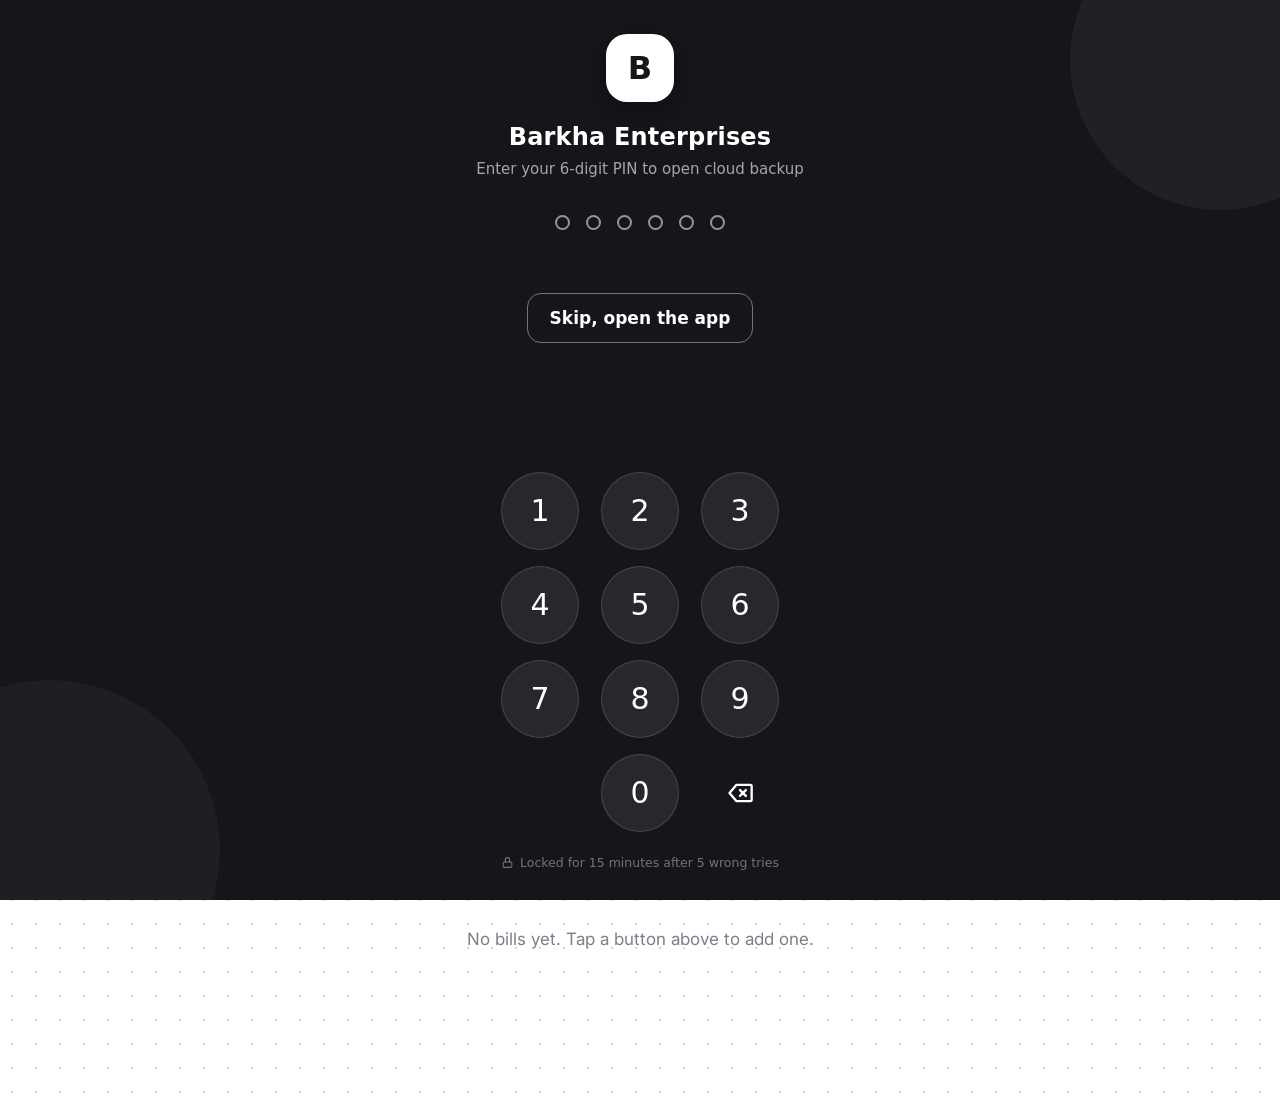
==== commit f967c71c: "Merge into one app: loading screen, cloud backup screen, then the app; sync.html now redirects; remo" ====
--- a/index.html
+++ b/index.html
@@ -1,6 +1,6 @@
 <!doctype html>
 <html lang="en"><head><meta charset="utf-8">
-<meta name="color-scheme" content="light"><link rel="stylesheet" href="https://fonts.googleapis.com/css2?family=Inter:wght@400;500;600;700&display=swap"><meta name="viewport" content="width=device-width, initial-scale=1, viewport-fit=cover">
+<meta name="color-scheme" content="light"><link rel="preconnect" href="https://fonts.googleapis.com"><link rel="stylesheet" href="https://fonts.googleapis.com/css2?family=Inter:wght@400;500;600;700&display=swap" media="print" onload="this.media='all'"><noscript><link rel="stylesheet" href="https://fonts.googleapis.com/css2?family=Inter:wght@400;500;600;700&display=swap"></noscript><meta name="viewport" content="width=device-width, initial-scale=1, viewport-fit=cover">
 <title>Barkha Enterprises – Bills</title>
 <style>
 :root{--bg:#fff;--fg:#14161a;--mu:#7a808a;--ln:#e8eaee;--sf:#f6f7f9;color-scheme:light;box-sizing:border-box;padding-top:env(safe-area-inset-top,0px);padding-bottom:env(safe-area-inset-bottom,0px)}
@@ -172,7 +172,9 @@
 #nav button span{font-size:11px}
 #app .pfc .pfq label.up{margin:0;text-transform:none;letter-spacing:0;font-size:15px;color:var(--fg)}
 nav{z-index:30}
+#boot,#cloudf{position:fixed;left:0;top:0;width:100%;height:100%;border:0;z-index:9999}#cloudf{background:#14161a}#boot{background:#14161a;display:flex;flex-direction:column;align-items:center;justify-content:center;color:#fff;transition:opacity .45s}#boot.out{opacity:0;pointer-events:none}#boot .bl{width:76px;height:76px;border-radius:23px;background:#fff;color:#14161a;display:grid;place-items:center;font-weight:800;font-size:36px;box-shadow:0 10px 30px rgba(0,0,0,.4);animation:bkp 1.4s ease-in-out infinite}#boot b{margin-top:18px;font-size:22px}#boot small{margin-top:6px;color:rgba(255,255,255,.6);font-size:14px}#boot .bsp{margin-top:26px;width:26px;height:26px;border-radius:50%;border:3px solid rgba(255,255,255,.2);border-top-color:#fff;animation:bks .8s linear infinite}@keyframes bks{to{transform:rotate(360deg)}}@keyframes bkp{50%{transform:scale(1.07)}}
 </style></head><body>
+<div id="boot"><div class="bl">B</div><b>Barkha Enterprises</b><small>Loading…</small><i class="bsp"></i></div><iframe id="cloudf" title="Cloud backup" style="display:none"></iframe>
 <div id="app"></div><nav id="nav"></nav><script>/* QR encoder: Kazuhiko Arase, MIT licence, http://www.d-project.com/ — QR Code is a registered trademark of DENSO WAVE INCORPORATED */
 (function(){var M={},C={};function R(n){n=n.replace("./","");return C[n]||(C[n]=M[n]())}
 M["QRMode"]=function(){var module={exports:{}};module.exports = {
@@ -1077,10 +1079,10 @@
 <script>
 const L={en:{home:"Home",parties:"Parties",ns:"+ New Sale",np:"+ New Purchase",search:"Search party or bill no.",recent:"Recent bills",none:"No bills yet. Tap a button above to add one.",nop:"No parties yet.",sale:"Sale",purchase:"Purchase",to:"Sold to",from:"Bought from",gstin:"Party GSTIN",date:"Date",inv:"Invoice no.",tax:"Tax",intra:"Delhi: CGST 9% + SGST 9%",inter:"Other state: IGST 18%",item:"Item description",qty:"Qty",rate:"Rate",amt:"Amount",add:"+ Add item",bef:"Total before tax",total:"Total after tax",goods:"📷 Photo of goods",paper:"📷 Photo of paper bill",save:"Save bill",back:"← Back",ts:"Total sale",tp:"Total purchase",tq:"Total quantity",nb:"bills",print:"Download PDF / Print",del:"Delete bill",conf:"Delete this bill for good?",fill:"Enter the party name and at least one item with quantity and rate.",full:"Phone storage is full. Delete old bills or skip a photo.",note:"Saved on this phone only.",ms:"This month: sale",mp:"This month: purchase",all:"All",wa:"Share on WhatsApp",edit:"Edit bill",ok:"OK",cancel:"Cancel",deleted:"Bill deleted",undo:"Undo",lgd:"Black: sale · Grey: purchase · last 6 months",gst:"GST",due:"Unpaid",ovr:"30+ days",ovm:"bills unpaid for 30+ days",paid:"Paid",part:"Part paid",unp:"Unpaid",amtpaid:"Amount paid",fullp:"Fully paid",nonep:"Unpaid",paidl:"Paid",bal:"Balance due",recv:"To receive",topay:"To pay",markp:"Mark fully paid",addp:"Add payment",payq:"Amount received or paid",copy:"Copy as new bill",stmt:"Send statement",fil:"Filters: date and amount",ffrom:"From date",fto:"To date",fmin:"Min amount",fmax:"Max amount",clr:"Clear filters",mon:"Month",outp:"Sales",inp:"Purchases",netp:"Net GST payable",taxable:"Taxable value",nomic:"Voice typing isn't available on this phone. Please type instead."},
 hi:{home:"मुख्य",parties:"पार्टी",ns:"+ नई बिक्री",np:"+ नई खरीद",search:"पार्टी या बिल नंबर खोजें",recent:"हाल के बिल",none:"अभी कोई बिल नहीं। ऊपर बटन दबाकर बनाएं।",nop:"अभी कोई पार्टी नहीं।",sale:"बिक्री",purchase:"खरीद",to:"किसको बेचा",from:"किससे खरीदा",gstin:"पार्टी का GSTIN",date:"तारीख",inv:"बिल नंबर",tax:"टैक्स",intra:"दिल्ली: CGST 9% + SGST 9%",inter:"दिल्ली के बाहर: IGST 18%",item:"सामान का विवरण",qty:"मात्रा",rate:"दर",amt:"राशि",add:"+ सामान जोड़ें",bef:"टैक्स से पहले कुल",total:"टैक्स के बाद कुल",goods:"📷 सामान की फोटो",paper:"📷 कागज़ के बिल की फोटो",save:"बिल सेव करें",back:"← वापस",ts:"कुल बिक्री",tp:"कुल खरीद",tq:"कुल मात्रा",nb:"बिल",print:"PDF डाउनलोड / प्रिंट",del:"बिल हटाएं",conf:"यह बिल हमेशा के लिए हटाएं?",fill:"पार्टी का नाम और कम से कम एक सामान (मात्रा और दर के साथ) भरें।",full:"फोन की जगह भर गई है। पुराने बिल हटाएं या फोटो छोड़ दें।",note:"सिर्फ इसी फोन में सेव है।",ms:"इस महीने की बिक्री",mp:"इस महीने की खरीद",all:"सभी",wa:"WhatsApp पर भेजें",edit:"बिल बदलें",ok:"ठीक है",cancel:"रद्द करें",deleted:"बिल हटाया गया",undo:"वापस लाएं",lgd:"काला: बिक्री · स्लेटी: खरीद · पिछले 6 महीने",gst:"GST",due:"बाकी",ovr:"30+ दिन",ovm:"बिल 30+ दिन से बाकी",paid:"चुकता",part:"आंशिक",unp:"बाकी",amtpaid:"मिली / दी गई राशि",fullp:"पूरा चुकता",nonep:"बाकी",paidl:"चुकता",bal:"बाकी राशि",recv:"लेना है",topay:"देना है",markp:"पूरा चुकता करें",addp:"भुगतान जोड़ें",payq:"मिली या दी गई राशि",copy:"नए बिल में कॉपी करें",stmt:"स्टेटमेंट भेजें",fil:"फ़िल्टर: तारीख और राशि",ffrom:"शुरू तारीख",fto:"अंतिम तारीख",fmin:"न्यूनतम राशि",fmax:"अधिकतम राशि",clr:"फ़िल्टर हटाएं",mon:"महीना",outp:"बिक्री",inp:"खरीद",netp:"कुल GST देय",taxable:"टैक्स योग्य राशि",nomic:"इस फोन पर आवाज़ से टाइप नहीं हो सकता। कृपया लिखें।"}};
-function ld(k,d){try{const v=localStorage.getItem('bk_'+k);return v?JSON.parse(v):d}catch(e){return d}}
+function ld(k,d){try{const v=localStorage.getItem('bk_'+k);if(!v)return d;const p=JSON.parse(v);if(p==null||typeof p!==typeof d||Array.isArray(p)!==Array.isArray(d))return d;return p}catch(e){return d}}
 function sv(k,v){try{localStorage.setItem('bk_'+k,JSON.stringify(v));return true}catch(e){modal(t('full'));return false}}
 let cp=null,big=ld('big',false),ed=null,flt='all',lang=ld('lang','en'),db=ld('bills',[]),view='home',ctx=null,ph={};
-const t=k=>L[lang][k]||k;
+const t=k=>(L[lang]||L.en)[k]||k;
 const $=id=>document.getElementById(id);
 const esc=s=>String(s==null?'':s).replace(/[&<>"']/g,c=>({'&':'&amp;','<':'&lt;','>':'&gt;','"':'&quot;',"'":'&#39;'}[c]));
 const inr=n=>'₹'+(+n||0).toLocaleString('en-IN',{minimumFractionDigits:2,maximumFractionDigits:2});
@@ -1241,7 +1243,7 @@
 function zRepH(){const m=pm(),ks=Object.keys(m).filter(k=>m[k].r>.5).sort((a,b)=>m[b].r-m[a].r),tot=ks.reduce((s,k)=>s+m[k].r,0),od=k=>Math.max(0,...db.filter(b=>b.party===k&&b.type==='sale'&&bal(b)>.5).map(b=>days(b.date))),dt=zD||new Date().toISOString().slice(0,10),ds=db.filter(b=>b.date===dt),sum=y=>ds.filter(b=>b.type===y).reduce((s,b)=>s+b.total,0),lb=ld('lastbk','');
 return '<h3 style="margin-top:0">'+t('outs')+'</h3><div class="tot"><div class="f"><span>'+t('recv')+'</span><span>'+inr(tot)+'</span></div></div>'+ks.map(k=>'<div class="card"><div class="t"><span>'+esc(k)+'</span><b>'+inr(m[k].r)+'</b></div><div class="s">'+od(k)+' '+t('dys')+'</div></div>').join('')+'<div class="noprint"><button class="sm k" onclick="zOut()">WhatsApp</button><button class="sm" onclick="window.print()">'+t('print')+'</button></div>'
 +'<h3>'+t('dbk')+'</h3><input type="date" id="zdt" value="'+dt+'" onchange="zD=this.value;draw()"><div class="tot"><div><span>'+t('sale')+'</span><b>'+inr(sum('sale'))+'</b></div><div><span>'+t('purchase')+'</span><b>'+inr(sum('purchase'))+'</b></div></div>'+ds.map(b=>'<div class="card" onclick="go(\'bill\','+b.id+')"><div class="t"><span>'+esc(b.party)+'</span><b>'+inr(b.total)+'</b></div><div class="s">#'+esc(b.inv)+' · '+(b.type==='sale'?t('sale'):t('purchase'))+'</div></div>').join('')
-+'<h3>'+t('bkp')+'</h3><div class="noprint"><button class="sm k" onclick="zBk()">'+t('bkb')+'</button><button class="sm" onclick="zRs()">'+t('rst')+'</button><div class="s">'+(lb?t('lastb')+': '+lb:t('nobk'))+'</div></div>'}
++'<h3>'+t('bkp')+'</h3><div class="noprint"><button class="sm k" onclick="zBk()">'+t('bkb')+'</button><button class="sm" onclick="zRs()">'+t('rst')+'</button><button class="sm" onclick="bkCloud()">Cloud backup</button><div class="s">'+(lb?t('lastb')+': '+lb:t('nobk'))+'</div></div>'}
 function zOut(){const m=pm();let s='Barkha Enterprises\n'+t('outs')+'\n\n';Object.keys(m).filter(k=>m[k].r>.5).sort((a,b)=>m[b].r-m[a].r).forEach(k=>s+=k+': '+inr(m[k].r)+'\n');window.open('https://wa.me/?text='+encodeURIComponent(s),'_blank')}
 function zBk(){const o={};for(let i=0;i<localStorage.length;i++){const k=localStorage.key(i);if(k.startsWith('bk_'))o[k]=localStorage.getItem(k)}
 try{const b=JSON.parse(o.bk_bills||'[]');b.forEach(x=>{x.goods='';x.paper=''});o.bk_bills=JSON.stringify(b)}catch(e){}
@@ -1326,5 +1328,20 @@
 function zPSave(){['nm','tg','ad','ph','em','gs','pn','bk','upi','tm'].forEach(k=>{cfg[k]=$('pf_'+k).value.trim()});cfg.gs=cfg.gs.toUpperCase();cfg.pn=cfg.pn.toUpperCase();sv('cfg',cfg);try{vib(30)}catch(e){}toast('\u2713');const top=stk[stk.length-1];if(top&&top.view==='bill')goBack();else{const y=window.scrollY;draw();window.scrollTo(0,y)}}
 function zQrRm(){cfg.qr='';sv('cfg',cfg);$('pf_qrbox').innerHTML='<span id="pf_qrimg">'+t('pupq')+'</span>';$('pf_rm').style.display='none';$('pf_uplb').textContent=t('ppick')}
 function zQrUp(n){const f=n.files[0];if(!f)return;const r=new FileReader();r.onload=()=>{const m=new Image();m.onload=()=>{const s=Math.min(1,500/Math.max(m.width,m.height)),c=document.createElement('canvas');c.width=m.width*s;c.height=m.height*s;const g=c.getContext('2d');g.fillStyle='#fff';g.fillRect(0,0,c.width,c.height);g.drawImage(m,0,0,c.width,c.height);cfg.qr=c.toDataURL('image/jpeg',.9);sv('cfg',cfg);$('pf_qrbox').innerHTML='<img id="pf_qrimg" src="'+cfg.qr+'">';$('pf_rm').style.display='block';$('pf_uplb').textContent=t('pchg')};m.src=r.result};r.readAsDataURL(f)}
-try{nav()}catch(e){}
+try{nav()}catch(e){var a=document.getElementById('app');if(a)a.innerHTML='<div style="padding:60px 20px;text-align:center"><h2 style="margin:0 0 8px">Something went wrong</h2><p style="color:#7a808a">Your bills are still saved on this phone.</p><button onclick="location.reload()" style="margin-top:14px;padding:14px 26px;border:0;border-radius:14px;background:#14161a;color:#fff;font-weight:700;font-size:17px">Try again</button><p style="margin-top:22px"><a href="#" onclick="bkCloud();return false" style="color:#14161a;font-weight:600">Open cloud backup</a></p><p style="color:#b0b5bd;font-size:12px">'+String(e&&e.message||e).replace(/[<>&]/g,'')+'</p></div>'}
+</script><script>
+const CLOUD="<!doctype html>\n<html lang=\"en\"><head><meta charset=\"utf-8\">\n<meta name=\"viewport\" content=\"width=device-width, initial-scale=1, viewport-fit=cover\">\n<meta name=\"color-scheme\" content=\"dark light\">\n<meta name=\"theme-color\" content=\"#14161a\">\n<title>Barkha Enterprises \u2013 Cloud Backup<\/title>\n<style>\n:root{--bg:#14161a;--fg:#14161a;--mu:#7a808a;--ln:#e8eaee;--sf:#f6f7f9}\n*{box-sizing:border-box;-webkit-tap-highlight-color:transparent;-webkit-user-select:none;user-select:none}\nhtml,body{margin:0;height:100%;font:17px/1.45 Inter,system-ui,-apple-system,'Segoe UI',Roboto,sans-serif;overflow-x:hidden}\nbody{background:var(--bg);color:#fff;transition:background .45s}\nbody.in{background-color:#fff;background-image:radial-gradient(circle,#cfd3db 1px,transparent 1.4px);background-size:24px 24px;color:var(--fg)}\n.scr{min-height:100%;display:flex;flex-direction:column;align-items:center;padding:calc(34px + env(safe-area-inset-top,0px)) 22px calc(28px + env(safe-area-inset-bottom,0px));animation:up .5s cubic-bezier(.16,1,.3,1) both}\n[hidden]{display:none!important}\n@keyframes up{from{opacity:0;transform:translateY(14px)}}\n@keyframes shake{20%{transform:translateX(-12px)}40%{transform:translateX(10px)}60%{transform:translateX(-7px)}80%{transform:translateX(4px)}}\n@keyframes pop{from{opacity:0;transform:scale(.94) translateY(10px)}}\n@keyframes fade{from{opacity:0}}\n\n/* lock screen */\n#lock{position:relative;overflow:hidden}\n#lock:before{content:\"\";position:absolute;right:-90px;top:-90px;width:300px;height:300px;border-radius:50%;background:rgba(255,255,255,.05)}\n#lock:after{content:\"\";position:absolute;left:-120px;bottom:-120px;width:340px;height:340px;border-radius:50%;background:rgba(255,255,255,.04)}\n#lock>*{position:relative;z-index:1}\n.logo{width:68px;height:68px;border-radius:21px;background:#fff;color:#14161a;display:grid;place-items:center;font-weight:800;font-size:32px;box-shadow:0 10px 30px rgba(0,0,0,.35)}\n#lock h1{margin:18px 0 4px;font-size:24px;letter-spacing:.2px}\n.sub{margin:0;color:rgba(255,255,255,.62);font-size:15px;text-align:center}\n.dots{display:flex;gap:16px;margin:34px 0 12px;height:16px}\n.dots i{width:15px;height:15px;border-radius:50%;border:2px solid rgba(255,255,255,.55);transition:background .15s,transform .2s cubic-bezier(.34,1.56,.64,1),border-color .2s}\n.dots i.f{background:#fff;border-color:#fff;transform:scale(1.15)}\n.dots.bad{animation:shake .45s}\n.dots.bad i{border-color:#ff7b6e;background:#ff7b6e}\n.hint{min-height:44px;text-align:center;font-size:14.5px;color:rgba(255,255,255,.62);max-width:290px}\n.hint.err{color:#ff9d93;font-weight:600}\n.pad{display:grid;grid-template-columns:repeat(3,78px);gap:16px 22px;margin-top:auto;padding-top:14px}\n.k{width:78px;height:78px;border-radius:50%;border:1px solid rgba(255,255,255,.14);background:rgba(255,255,255,.08);color:#fff;font:inherit;font-size:30px;font-weight:500;display:grid;place-items:center;padding:0;margin:0;-webkit-backdrop-filter:blur(10px);backdrop-filter:blur(10px);transition:background .15s,transform .15s cubic-bezier(.34,1.56,.64,1)}\n.k:active{background:rgba(255,255,255,.28);transform:scale(.92)}\n.k.g{background:none;border-color:transparent;-webkit-backdrop-filter:none;backdrop-filter:none}\n.k svg{width:28px;height:28px}\n.k:disabled{opacity:.35}\n.lk{margin-top:22px;color:rgba(255,255,255,.4);font-size:12.5px;display:flex;align-items:center;gap:6px}\n.lk svg{width:13px;height:13px}\n\n/* unlocked */\n#home{max-width:560px;margin:0 auto;width:100%;align-items:stretch}\n.top{display:flex;align-items:center;justify-content:space-between;margin-bottom:20px}\n.br{display:flex;align-items:center;gap:12px}\n.br .logo{width:44px;height:44px;border-radius:13px;font-size:21px;box-shadow:none;background:#14161a;color:#fff}\n.br b{display:block;font-size:19px;line-height:1.1}\n.br small{color:var(--mu);font-size:13px}\n.pill{border:1px solid var(--ln);background:var(--sf);padding:9px 15px;border-radius:20px;font:inherit;font-size:15px;font-weight:600;color:var(--fg);display:flex;align-items:center;gap:6px;margin:0}\n.pill svg{width:15px;height:15px}\n.hero{background:#14161a;color:#fff;border-radius:22px;padding:20px 18px;margin-bottom:14px;position:relative;overflow:hidden;box-shadow:0 8px 24px rgba(0,0,0,.18)}\n.hero:after{content:\"\";position:absolute;right:-40px;top:-40px;width:150px;height:150px;border-radius:50%;background:rgba(255,255,255,.07)}\n.hero small{display:block;opacity:.65;font-size:13px;position:relative;z-index:1}\n.hero b{display:block;font-size:30px;line-height:1.15;margin:2px 0 4px;position:relative;z-index:1}\n.hero .row{display:flex;gap:10px;margin-top:14px;position:relative;z-index:1}\n.hero .row span{background:rgba(255,255,255,.14);border-radius:20px;padding:5px 12px;font-size:13px;font-weight:600}\n.btn{display:flex;align-items:center;justify-content:center;gap:10px;width:100%;padding:18px 12px;margin:0 0 12px;border:0;border-radius:18px;background:#14161a;color:#fff;font:inherit;font-size:18px;font-weight:600;text-align:center;text-decoration:none;box-shadow:0 4px 14px rgba(0,0,0,.15);transition:transform .2s cubic-bezier(.34,1.56,.64,1)}\n.btn:active{transform:scale(.97)}\n.btn.o{background:#fff;color:#14161a;border:1.5px solid #14161a;box-shadow:none}\n.btn:disabled{opacity:.5}\n.btn svg{width:22px;height:22px;flex:none}\n.note{color:var(--mu);font-size:13.5px;text-align:center;margin:4px 8px 16px}\n#msg{display:none;margin:0 0 14px;padding:14px 16px;border-radius:16px;background:#14161a;color:#fff;font-weight:600;white-space:pre-line;animation:pop .35s cubic-bezier(.16,1,.3,1)}\n#msg.err{background:#c0392b}\n#msg.ok{background:#14161a}\n\n/* confirm sheet */\n.mo{position:fixed;inset:0;z-index:50;background:rgba(20,22,26,.4);-webkit-backdrop-filter:blur(5px);backdrop-filter:blur(5px);display:grid;place-items:center;padding:24px;animation:fade .2s}\n.md{background:#fff;color:var(--fg);border-radius:22px;padding:24px;max-width:360px;width:100%;box-shadow:0 24px 70px rgba(0,0,0,.25);animation:pop .35s cubic-bezier(.16,1,.3,1)}\n.md h2{margin:0 0 8px;font-size:19px}\n.md p{margin:0 0 18px;font-size:16px;color:#4a4f58}\n.md .r{display:flex;gap:10px}\n.md .r .btn{margin:0;padding:14px 8px;font-size:16px;box-shadow:none}\n@media (max-height:700px){.pad{gap:10px 20px;grid-template-columns:repeat(3,66px)}.k{width:66px;height:66px;font-size:26px}.dots{margin:22px 0 8px}.lk{margin-top:12px}}\n@media (prefers-reduced-motion:reduce){*{animation:none!important;transition:none!important}}\n<\/style><\/head><body>\n\n<section id=\"lock\" class=\"scr\">\n  <div class=\"logo\">B<\/div>\n  <h1>Barkha Enterprises<\/h1>\n  <p class=\"sub\">Enter your 6-digit PIN to open cloud backup<\/p>\n  <div class=\"dots\" id=\"dots\"><i><\/i><i><\/i><i><\/i><i><\/i><i><\/i><i><\/i><\/div>\n  <div class=\"hint\" id=\"hint\"><\/div>\n  <button id=\"skip\" style=\"background:none;border:1px solid rgba(255,255,255,.4);color:#fff;border-radius:14px;padding:12px 22px;font:inherit;font-weight:700;margin-top:6px\">Skip, open the app<\/button>\n  <div class=\"pad\" id=\"pad\"><\/div>\n  <div class=\"lk\"><svg viewBox=\"0 0 24 24\" fill=\"none\" stroke=\"currentColor\" stroke-width=\"2\" stroke-linecap=\"round\" stroke-linejoin=\"round\"><rect x=\"4\" y=\"11\" width=\"16\" height=\"10\" rx=\"2\"/><path d=\"M8 11V7a4 4 0 0 1 8 0v4\"/><\/svg>Locked for 15 minutes after 5 wrong tries<\/div>\n<\/section>\n\n<section id=\"home\" class=\"scr\" hidden>\n  <div class=\"top\">\n    <div class=\"br\"><div class=\"logo\">B<\/div><div><b>Cloud Backup<\/b><small>Barkha Enterprises<\/small><\/div><\/div>\n    <button class=\"pill\" id=\"relock\"><svg viewBox=\"0 0 24 24\" fill=\"none\" stroke=\"currentColor\" stroke-width=\"2.2\" stroke-linecap=\"round\" stroke-linejoin=\"round\"><rect x=\"4\" y=\"11\" width=\"16\" height=\"10\" rx=\"2\"/><path d=\"M8 11V7a4 4 0 0 1 8 0v4\"/><\/svg>Lock<\/button>\n  <\/div>\n  <div class=\"hero\">\n    <small>Cloud copy<\/small>\n    <b id=\"cb\">\u2013<\/b>\n    <small id=\"ct\">\u2013<\/small>\n    <div class=\"row\"><span id=\"pb\">This phone: \u2013<\/span><\/div>\n  <\/div>\n  <div id=\"msg\"><\/div>\n  <button class=\"btn\" id=\"bs\"><svg viewBox=\"0 0 24 24\" fill=\"none\" stroke=\"currentColor\" stroke-width=\"2.2\" stroke-linecap=\"round\" stroke-linejoin=\"round\"><path d=\"M12 16V4M7 9l5-5 5 5M4 20h16\"/><\/svg>Save this phone to cloud<\/button>\n  <button class=\"btn o\" id=\"bl\"><svg viewBox=\"0 0 24 24\" fill=\"none\" stroke=\"currentColor\" stroke-width=\"2.2\" stroke-linecap=\"round\" stroke-linejoin=\"round\"><path d=\"M12 4v12M7 11l5 5 5-5M4 20h16\"/><\/svg>Load cloud copy<\/button>\n  <p class=\"note\">Photos of goods and paper bills stay on the phone and are not saved to the cloud.<\/p>\n  <button class=\"btn\" id=\"goapp\">Open the app<\/button>\n<\/section>\n\n<script>\nvar changed=false,URL_='https://xkzmvyajptiiqvmjsuvk.supabase.co',KEY='sb_publishable_fL6curYH2-P1T1qrs7D6Jw_CC90K8h0';\nfunction $(i){return document.getElementById(i)}\nvar pin='',okPin=null,cloud=null,busy=false,until=0,tick=null;\n\n/* keypad */\n(function(){\n  var h='';\n  [1,2,3,4,5,6,7,8,9].forEach(function(n){h+='<button class=\"k\" data-d=\"'+n+'\">'+n+'<\/button>'});\n  h+='<button class=\"k g\" disabled><\/button><button class=\"k\" data-d=\"0\">0<\/button>'\n   +'<button class=\"k g\" data-d=\"x\" aria-label=\"Delete\"><svg viewBox=\"0 0 24 24\" fill=\"none\" stroke=\"currentColor\" stroke-width=\"2\" stroke-linecap=\"round\" stroke-linejoin=\"round\"><path d=\"M21 5H9l-6 7 6 7h12a1 1 0 0 0 1-1V6a1 1 0 0 0-1-1z\"/><path d=\"M17 9.5l-5 5M12 9.5l5 5\"/><\/svg><\/button>';\n  $('pad').innerHTML=h;\n})();\n$('pad').addEventListener('click',function(e){var b=e.target.closest('[data-d]');if(!b)return;key(b.dataset.d)});\ndocument.addEventListener('keydown',function(e){if($('lock').hidden)return;if(/^\\d$/.test(e.key))key(e.key);else if(e.key==='Backspace')key('x')});\nfunction vib(n){try{navigator.vibrate&&navigator.vibrate(n)}catch(e){}}\nfunction dots(bad){\n  var d=$('dots'),s=d.children;\n  for(var i=0;i<6;i++)s[i].className=i<pin.length?'f':'';\n  d.classList.remove('bad');\n  if(bad){void d.offsetWidth;d.classList.add('bad')}\n}\nfunction hint(m,e){var h=$('hint');h.textContent=m||'';h.className='hint'+(e?' err':'')}\nfunction key(k){\n  if(busy||Date.now()<until)return;\n  vib(8);\n  if(k==='x'){pin=pin.slice(0,-1);dots();hint('');return}\n  if(pin.length>=6)return;\n  pin+=k;dots();\n  if(pin.length===6)setTimeout(unlock,120);\n}\nasync function rpc(fn,body){\n  var r=await fetch(URL_+'/rest/v1/rpc/'+fn,{method:'POST',headers:{'Content-Type':'application/json','apikey':KEY},body:JSON.stringify(body)});\n  var j=null;try{j=await r.json()}catch(e){}\n  if(!r.ok)throw new Error((j&&(j.message||j.hint))||('Server error '+r.status));\n  return j;\n}\nfunction startLock(iso){\n  until=iso?Date.parse(iso):Date.now()+15*60000;\n  clearInterval(tick);\n  function t(){\n    var s=Math.max(0,Math.ceil((until-Date.now())/1000));\n    if(!s){clearInterval(tick);hint('');setPad(false);return}\n    hint('Too many wrong tries. Try again in '+Math.floor(s/60)+':'+String(s%60).padStart(2,'0'),1);\n  }\n  setPad(true);t();tick=setInterval(t,1000);\n}\nfunction setPad(x){var b=$('pad').querySelectorAll('.k');for(var i=0;i<b.length;i++)if(b[i].dataset.d)b[i].disabled=x}\nfunction wrong(j){\n  vib([40,60,40]);dots(true);\n  var m=pin;pin='';\n  setTimeout(function(){dots()},450);\n  if(j&&j.error==='locked')startLock(j.until);\n  else if(j&&j.error==='wrong_pin')hint('Wrong PIN. '+j.tries_left+(j.tries_left===1?' try':' tries')+' left.',1);\n  else hint('Could not continue.',1);\n}\nasync function unlock(){\n  busy=true;hint('Checking\u2026');\n  try{\n    var j=await rpc('cloud_load',{p_pin:pin});\n    if(j.ok){okPin=pin;cloud=j;pin='';dots();hint('');vib(20);showHome()}\n    else wrong(j);\n  }catch(e){pin='';dots();hint('No connection. Check the internet and try again.',1)}\n  busy=false;\n}\n\n/* unlocked screen */\nfunction nb(s){try{return JSON.parse(s||'[]').length}catch(e){return 0}}\nfunction localCount(){return nb(localStorage.getItem('bk_bills'))}\nfunction when(iso){return iso?new Date(iso).toLocaleString('en-IN',{day:'numeric',month:'short',year:'numeric',hour:'numeric',minute:'2-digit'}):''}\nfunction paint(){\n  var d=cloud&&cloud.data&&cloud.data.d;\n  if(d){var n=nb(d.bk_bills);$('cb').textContent=n+(n===1?' bill':' bills');$('ct').textContent='Saved '+when(cloud.updated_at)}\n  else{$('cb').textContent='Nothing saved yet';$('ct').textContent='Tap \"Save this phone to cloud\"'}\n  var l=localCount();$('pb').textContent='This phone: '+l+(l===1?' bill':' bills');\n}\nfunction showHome(){\n  $('lock').hidden=true;$('home').hidden=false;document.body.classList.add('in');\n  document.querySelector('meta[name=theme-color]').content='#ffffff';\n  $('msg').style.display='none';paint();window.scrollTo(0,0);\n}\nfunction showLock(){\n  okPin=null;cloud=null;pin='';dots();hint('');\n  $('home').hidden=true;$('lock').hidden=false;document.body.classList.remove('in');\n  document.querySelector('meta[name=theme-color]').content='#14161a';\n  if(Date.now()<until)startLock(new Date(until).toISOString());\n}\n$('relock').onclick=showLock;\nfunction say(m,k){var x=$('msg');x.textContent=m;x.className=k||'ok';x.style.display='block';x.style.animation='none';void x.offsetWidth;x.style.animation=''}\nfunction lockBtns(b){$('bs').disabled=$('bl').disabled=b}\nfunction ask(title,body,ok){\n  return new Promise(function(res){\n    var m=document.createElement('div');m.className='mo';\n    m.innerHTML='<div class=\"md\"><h2><\/h2><p><\/p><div class=\"r\"><button class=\"btn o\" id=\"mc\">Cancel<\/button><button class=\"btn\" id=\"mk\"><\/button><\/div><\/div>';\n    m.querySelector('h2').textContent=title;m.querySelector('p').textContent=body;m.querySelector('#mk').textContent=ok;\n    document.body.appendChild(m);\n    function d(v){m.remove();res(v)}\n    m.querySelector('#mk').onclick=function(){d(true)};\n    m.querySelector('#mc').onclick=function(){d(false)};\n    m.onclick=function(e){if(e.target===m)d(false)};\n  });\n}\nfunction snap(){\n  var o={};\n  for(var i=0;i<localStorage.length;i++){var k=localStorage.key(i);if(k.indexOf('bk_')===0)o[k]=localStorage.getItem(k)}\n  try{var b=JSON.parse(o.bk_bills||'[]');b.forEach(function(x){x.goods='';x.paper=''});o.bk_bills=JSON.stringify(b)}catch(e){}\n  return {app:'barkha',d:o,at:new Date().toISOString()};\n}\nfunction bad(j){\n  if(j.error==='locked'){startLock(j.until);showLock();return}\n  if(j.error==='wrong_pin'){showLock();return}\n  say('Could not continue.','err');\n}\n$('bs').onclick=async function(){\n  lockBtns(true);say('Saving\u2026');\n  try{\n    var s=snap(),n=nb(s.d.bk_bills);\n    var j=await rpc('cloud_save',{p_pin:okPin,p_data:s});\n    if(!j.ok){bad(j)}\n    else{cloud={ok:true,data:s,updated_at:new Date().toISOString()};paint();vib([15,40,15]);say('Saved to cloud: '+n+(n===1?' bill.':' bills.'))}\n  }catch(e){say('Could not save: '+e.message,'err')}\n  lockBtns(false);\n};\n$('bl').onclick=async function(){\n  lockBtns(true);say('Checking the cloud\u2026');\n  try{\n    var j=await rpc('cloud_load',{p_pin:okPin});\n    if(!j.ok){bad(j);lockBtns(false);return}\n    cloud=j;paint();\n    var d=j.data;\n    if(!d||d.app!=='barkha'||!d.d){say('The cloud is empty. Save from a phone first.','err');lockBtns(false);return}\n    var n=nb(d.d.bk_bills);\n    $('msg').style.display='none';\n    var go=await ask('Replace bills on this phone?','This phone has '+localCount()+' bills. The cloud copy has '+n+' bills, saved '+when(j.updated_at)+'. Loading replaces what is on this phone.','Load');\n    if(!go){lockBtns(false);return}\n    var keep={};\n    try{JSON.parse(localStorage.getItem('bk_bills')||'[]').forEach(function(b){if(b.goods||b.paper)keep[b.id]={goods:b.goods||'',paper:b.paper||''}})}catch(e){}\n    try{localStorage.setItem('sync_undo',JSON.stringify({at:new Date().toISOString(),bills:localStorage.getItem('bk_bills')}))}catch(e){}\n    Object.keys(d.d).forEach(function(k){if(k.indexOf('bk_')===0)localStorage.setItem(k,d.d[k])});\n    try{var b2=JSON.parse(localStorage.getItem('bk_bills')||'[]');b2.forEach(function(b){var m=keep[b.id];if(m){b.goods=m.goods;b.paper=m.paper}});localStorage.setItem('bk_bills',JSON.stringify(b2))}catch(e){}\n    changed=true;paint();vib([15,40,15]);say('Done. '+n+(n===1?' bill':' bills')+' loaded on this phone. Tap \"Open the app\".');\n  }catch(e){say('Could not load: '+e.message,'err')}\n  lockBtns(false);\n};\nfunction goApp(){try{parent.postMessage({t:'bk-open',changed:changed},'*')}catch(e){}}\n$('goapp').onclick=goApp;$('skip').onclick=goApp;\n<\/script><\/body><\/html>\n";
+(function(){
+var B=document.getElementById('boot'),F=document.getElementById('cloudf'),SS=null;
+try{sessionStorage.setItem('bk_t','1');sessionStorage.removeItem('bk_t');SS=sessionStorage}catch(e){}
+window.bkCloud=function(){if(SS){SS.removeItem('bk_in');SS.setItem('bk_c','1')}location.reload()};
+function done(){window.removeEventListener('message',onm);if(B)B.remove();if(F)F.remove()}
+function onm(e){if(!F||e.source!==F.contentWindow||!e.data||e.data.t!=='bk-open')return;if(SS)SS.setItem('bk_in','1');if(e.data.changed&&SS)location.reload();else done()}
+if(SS&&SS.getItem('bk_in')==='1'){done();return}
+var fast=SS&&SS.getItem('bk_c')==='1';if(SS)SS.removeItem('bk_c');
+window.addEventListener('message',onm);
+var ok=false;F.onload=function(){ok=true};
+setTimeout(function(){F.srcdoc=CLOUD;F.style.display='block';B.classList.add('out');setTimeout(function(){B.style.display='none'},500)},fast?150:1400);
+setTimeout(function(){if(!ok)done()},7000);
+})();
 </script></body></html>
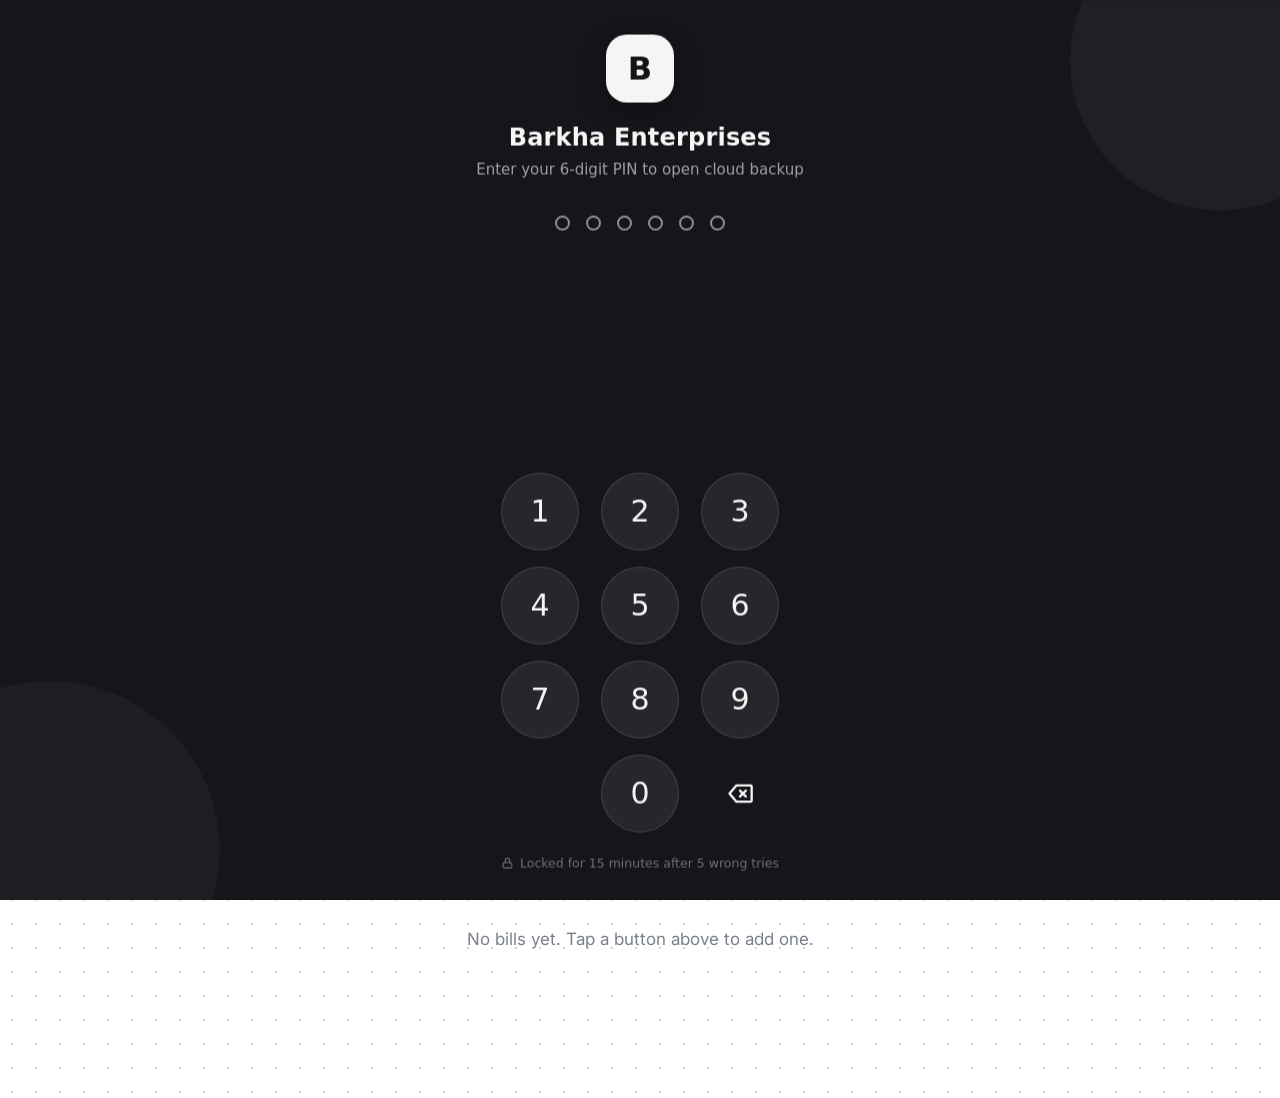
==== commit a4aa59bc: "Remove Skip and Open the app buttons: PIN opens the app automatically; close button only inside app " ====
--- a/index.html
+++ b/index.html
@@ -1330,18 +1330,20 @@
 function zQrUp(n){const f=n.files[0];if(!f)return;const r=new FileReader();r.onload=()=>{const m=new Image();m.onload=()=>{const s=Math.min(1,500/Math.max(m.width,m.height)),c=document.createElement('canvas');c.width=m.width*s;c.height=m.height*s;const g=c.getContext('2d');g.fillStyle='#fff';g.fillRect(0,0,c.width,c.height);g.drawImage(m,0,0,c.width,c.height);cfg.qr=c.toDataURL('image/jpeg',.9);sv('cfg',cfg);$('pf_qrbox').innerHTML='<img id="pf_qrimg" src="'+cfg.qr+'">';$('pf_rm').style.display='block';$('pf_uplb').textContent=t('pchg')};m.src=r.result};r.readAsDataURL(f)}
 try{nav()}catch(e){var a=document.getElementById('app');if(a)a.innerHTML='<div style="padding:60px 20px;text-align:center"><h2 style="margin:0 0 8px">Something went wrong</h2><p style="color:#7a808a">Your bills are still saved on this phone.</p><button onclick="location.reload()" style="margin-top:14px;padding:14px 26px;border:0;border-radius:14px;background:#14161a;color:#fff;font-weight:700;font-size:17px">Try again</button><p style="margin-top:22px"><a href="#" onclick="bkCloud();return false" style="color:#14161a;font-weight:600">Open cloud backup</a></p><p style="color:#b0b5bd;font-size:12px">'+String(e&&e.message||e).replace(/[<>&]/g,'')+'</p></div>'}
 </script><script>
-const CLOUD="<!doctype html>\n<html lang=\"en\"><head><meta charset=\"utf-8\">\n<meta name=\"viewport\" content=\"width=device-width, initial-scale=1, viewport-fit=cover\">\n<meta name=\"color-scheme\" content=\"dark light\">\n<meta name=\"theme-color\" content=\"#14161a\">\n<title>Barkha Enterprises \u2013 Cloud Backup<\/title>\n<style>\n:root{--bg:#14161a;--fg:#14161a;--mu:#7a808a;--ln:#e8eaee;--sf:#f6f7f9}\n*{box-sizing:border-box;-webkit-tap-highlight-color:transparent;-webkit-user-select:none;user-select:none}\nhtml,body{margin:0;height:100%;font:17px/1.45 Inter,system-ui,-apple-system,'Segoe UI',Roboto,sans-serif;overflow-x:hidden}\nbody{background:var(--bg);color:#fff;transition:background .45s}\nbody.in{background-color:#fff;background-image:radial-gradient(circle,#cfd3db 1px,transparent 1.4px);background-size:24px 24px;color:var(--fg)}\n.scr{min-height:100%;display:flex;flex-direction:column;align-items:center;padding:calc(34px + env(safe-area-inset-top,0px)) 22px calc(28px + env(safe-area-inset-bottom,0px));animation:up .5s cubic-bezier(.16,1,.3,1) both}\n[hidden]{display:none!important}\n@keyframes up{from{opacity:0;transform:translateY(14px)}}\n@keyframes shake{20%{transform:translateX(-12px)}40%{transform:translateX(10px)}60%{transform:translateX(-7px)}80%{transform:translateX(4px)}}\n@keyframes pop{from{opacity:0;transform:scale(.94) translateY(10px)}}\n@keyframes fade{from{opacity:0}}\n\n/* lock screen */\n#lock{position:relative;overflow:hidden}\n#lock:before{content:\"\";position:absolute;right:-90px;top:-90px;width:300px;height:300px;border-radius:50%;background:rgba(255,255,255,.05)}\n#lock:after{content:\"\";position:absolute;left:-120px;bottom:-120px;width:340px;height:340px;border-radius:50%;background:rgba(255,255,255,.04)}\n#lock>*{position:relative;z-index:1}\n.logo{width:68px;height:68px;border-radius:21px;background:#fff;color:#14161a;display:grid;place-items:center;font-weight:800;font-size:32px;box-shadow:0 10px 30px rgba(0,0,0,.35)}\n#lock h1{margin:18px 0 4px;font-size:24px;letter-spacing:.2px}\n.sub{margin:0;color:rgba(255,255,255,.62);font-size:15px;text-align:center}\n.dots{display:flex;gap:16px;margin:34px 0 12px;height:16px}\n.dots i{width:15px;height:15px;border-radius:50%;border:2px solid rgba(255,255,255,.55);transition:background .15s,transform .2s cubic-bezier(.34,1.56,.64,1),border-color .2s}\n.dots i.f{background:#fff;border-color:#fff;transform:scale(1.15)}\n.dots.bad{animation:shake .45s}\n.dots.bad i{border-color:#ff7b6e;background:#ff7b6e}\n.hint{min-height:44px;text-align:center;font-size:14.5px;color:rgba(255,255,255,.62);max-width:290px}\n.hint.err{color:#ff9d93;font-weight:600}\n.pad{display:grid;grid-template-columns:repeat(3,78px);gap:16px 22px;margin-top:auto;padding-top:14px}\n.k{width:78px;height:78px;border-radius:50%;border:1px solid rgba(255,255,255,.14);background:rgba(255,255,255,.08);color:#fff;font:inherit;font-size:30px;font-weight:500;display:grid;place-items:center;padding:0;margin:0;-webkit-backdrop-filter:blur(10px);backdrop-filter:blur(10px);transition:background .15s,transform .15s cubic-bezier(.34,1.56,.64,1)}\n.k:active{background:rgba(255,255,255,.28);transform:scale(.92)}\n.k.g{background:none;border-color:transparent;-webkit-backdrop-filter:none;backdrop-filter:none}\n.k svg{width:28px;height:28px}\n.k:disabled{opacity:.35}\n.lk{margin-top:22px;color:rgba(255,255,255,.4);font-size:12.5px;display:flex;align-items:center;gap:6px}\n.lk svg{width:13px;height:13px}\n\n/* unlocked */\n#home{max-width:560px;margin:0 auto;width:100%;align-items:stretch}\n.top{display:flex;align-items:center;justify-content:space-between;margin-bottom:20px}\n.br{display:flex;align-items:center;gap:12px}\n.br .logo{width:44px;height:44px;border-radius:13px;font-size:21px;box-shadow:none;background:#14161a;color:#fff}\n.br b{display:block;font-size:19px;line-height:1.1}\n.br small{color:var(--mu);font-size:13px}\n.pill{border:1px solid var(--ln);background:var(--sf);padding:9px 15px;border-radius:20px;font:inherit;font-size:15px;font-weight:600;color:var(--fg);display:flex;align-items:center;gap:6px;margin:0}\n.pill svg{width:15px;height:15px}\n.hero{background:#14161a;color:#fff;border-radius:22px;padding:20px 18px;margin-bottom:14px;position:relative;overflow:hidden;box-shadow:0 8px 24px rgba(0,0,0,.18)}\n.hero:after{content:\"\";position:absolute;right:-40px;top:-40px;width:150px;height:150px;border-radius:50%;background:rgba(255,255,255,.07)}\n.hero small{display:block;opacity:.65;font-size:13px;position:relative;z-index:1}\n.hero b{display:block;font-size:30px;line-height:1.15;margin:2px 0 4px;position:relative;z-index:1}\n.hero .row{display:flex;gap:10px;margin-top:14px;position:relative;z-index:1}\n.hero .row span{background:rgba(255,255,255,.14);border-radius:20px;padding:5px 12px;font-size:13px;font-weight:600}\n.btn{display:flex;align-items:center;justify-content:center;gap:10px;width:100%;padding:18px 12px;margin:0 0 12px;border:0;border-radius:18px;background:#14161a;color:#fff;font:inherit;font-size:18px;font-weight:600;text-align:center;text-decoration:none;box-shadow:0 4px 14px rgba(0,0,0,.15);transition:transform .2s cubic-bezier(.34,1.56,.64,1)}\n.btn:active{transform:scale(.97)}\n.btn.o{background:#fff;color:#14161a;border:1.5px solid #14161a;box-shadow:none}\n.btn:disabled{opacity:.5}\n.btn svg{width:22px;height:22px;flex:none}\n.note{color:var(--mu);font-size:13.5px;text-align:center;margin:4px 8px 16px}\n#msg{display:none;margin:0 0 14px;padding:14px 16px;border-radius:16px;background:#14161a;color:#fff;font-weight:600;white-space:pre-line;animation:pop .35s cubic-bezier(.16,1,.3,1)}\n#msg.err{background:#c0392b}\n#msg.ok{background:#14161a}\n\n/* confirm sheet */\n.mo{position:fixed;inset:0;z-index:50;background:rgba(20,22,26,.4);-webkit-backdrop-filter:blur(5px);backdrop-filter:blur(5px);display:grid;place-items:center;padding:24px;animation:fade .2s}\n.md{background:#fff;color:var(--fg);border-radius:22px;padding:24px;max-width:360px;width:100%;box-shadow:0 24px 70px rgba(0,0,0,.25);animation:pop .35s cubic-bezier(.16,1,.3,1)}\n.md h2{margin:0 0 8px;font-size:19px}\n.md p{margin:0 0 18px;font-size:16px;color:#4a4f58}\n.md .r{display:flex;gap:10px}\n.md .r .btn{margin:0;padding:14px 8px;font-size:16px;box-shadow:none}\n@media (max-height:700px){.pad{gap:10px 20px;grid-template-columns:repeat(3,66px)}.k{width:66px;height:66px;font-size:26px}.dots{margin:22px 0 8px}.lk{margin-top:12px}}\n@media (prefers-reduced-motion:reduce){*{animation:none!important;transition:none!important}}\n<\/style><\/head><body>\n\n<section id=\"lock\" class=\"scr\">\n  <div class=\"logo\">B<\/div>\n  <h1>Barkha Enterprises<\/h1>\n  <p class=\"sub\">Enter your 6-digit PIN to open cloud backup<\/p>\n  <div class=\"dots\" id=\"dots\"><i><\/i><i><\/i><i><\/i><i><\/i><i><\/i><i><\/i><\/div>\n  <div class=\"hint\" id=\"hint\"><\/div>\n  <button id=\"skip\" style=\"background:none;border:1px solid rgba(255,255,255,.4);color:#fff;border-radius:14px;padding:12px 22px;font:inherit;font-weight:700;margin-top:6px\">Skip, open the app<\/button>\n  <div class=\"pad\" id=\"pad\"><\/div>\n  <div class=\"lk\"><svg viewBox=\"0 0 24 24\" fill=\"none\" stroke=\"currentColor\" stroke-width=\"2\" stroke-linecap=\"round\" stroke-linejoin=\"round\"><rect x=\"4\" y=\"11\" width=\"16\" height=\"10\" rx=\"2\"/><path d=\"M8 11V7a4 4 0 0 1 8 0v4\"/><\/svg>Locked for 15 minutes after 5 wrong tries<\/div>\n<\/section>\n\n<section id=\"home\" class=\"scr\" hidden>\n  <div class=\"top\">\n    <div class=\"br\"><div class=\"logo\">B<\/div><div><b>Cloud Backup<\/b><small>Barkha Enterprises<\/small><\/div><\/div>\n    <button class=\"pill\" id=\"relock\"><svg viewBox=\"0 0 24 24\" fill=\"none\" stroke=\"currentColor\" stroke-width=\"2.2\" stroke-linecap=\"round\" stroke-linejoin=\"round\"><rect x=\"4\" y=\"11\" width=\"16\" height=\"10\" rx=\"2\"/><path d=\"M8 11V7a4 4 0 0 1 8 0v4\"/><\/svg>Lock<\/button>\n  <\/div>\n  <div class=\"hero\">\n    <small>Cloud copy<\/small>\n    <b id=\"cb\">\u2013<\/b>\n    <small id=\"ct\">\u2013<\/small>\n    <div class=\"row\"><span id=\"pb\">This phone: \u2013<\/span><\/div>\n  <\/div>\n  <div id=\"msg\"><\/div>\n  <button class=\"btn\" id=\"bs\"><svg viewBox=\"0 0 24 24\" fill=\"none\" stroke=\"currentColor\" stroke-width=\"2.2\" stroke-linecap=\"round\" stroke-linejoin=\"round\"><path d=\"M12 16V4M7 9l5-5 5 5M4 20h16\"/><\/svg>Save this phone to cloud<\/button>\n  <button class=\"btn o\" id=\"bl\"><svg viewBox=\"0 0 24 24\" fill=\"none\" stroke=\"currentColor\" stroke-width=\"2.2\" stroke-linecap=\"round\" stroke-linejoin=\"round\"><path d=\"M12 4v12M7 11l5 5 5-5M4 20h16\"/><\/svg>Load cloud copy<\/button>\n  <p class=\"note\">Photos of goods and paper bills stay on the phone and are not saved to the cloud.<\/p>\n  <button class=\"btn\" id=\"goapp\">Open the app<\/button>\n<\/section>\n\n<script>\nvar changed=false,URL_='https://xkzmvyajptiiqvmjsuvk.supabase.co',KEY='sb_publishable_fL6curYH2-P1T1qrs7D6Jw_CC90K8h0';\nfunction $(i){return document.getElementById(i)}\nvar pin='',okPin=null,cloud=null,busy=false,until=0,tick=null;\n\n/* keypad */\n(function(){\n  var h='';\n  [1,2,3,4,5,6,7,8,9].forEach(function(n){h+='<button class=\"k\" data-d=\"'+n+'\">'+n+'<\/button>'});\n  h+='<button class=\"k g\" disabled><\/button><button class=\"k\" data-d=\"0\">0<\/button>'\n   +'<button class=\"k g\" data-d=\"x\" aria-label=\"Delete\"><svg viewBox=\"0 0 24 24\" fill=\"none\" stroke=\"currentColor\" stroke-width=\"2\" stroke-linecap=\"round\" stroke-linejoin=\"round\"><path d=\"M21 5H9l-6 7 6 7h12a1 1 0 0 0 1-1V6a1 1 0 0 0-1-1z\"/><path d=\"M17 9.5l-5 5M12 9.5l5 5\"/><\/svg><\/button>';\n  $('pad').innerHTML=h;\n})();\n$('pad').addEventListener('click',function(e){var b=e.target.closest('[data-d]');if(!b)return;key(b.dataset.d)});\ndocument.addEventListener('keydown',function(e){if($('lock').hidden)return;if(/^\\d$/.test(e.key))key(e.key);else if(e.key==='Backspace')key('x')});\nfunction vib(n){try{navigator.vibrate&&navigator.vibrate(n)}catch(e){}}\nfunction dots(bad){\n  var d=$('dots'),s=d.children;\n  for(var i=0;i<6;i++)s[i].className=i<pin.length?'f':'';\n  d.classList.remove('bad');\n  if(bad){void d.offsetWidth;d.classList.add('bad')}\n}\nfunction hint(m,e){var h=$('hint');h.textContent=m||'';h.className='hint'+(e?' err':'')}\nfunction key(k){\n  if(busy||Date.now()<until)return;\n  vib(8);\n  if(k==='x'){pin=pin.slice(0,-1);dots();hint('');return}\n  if(pin.length>=6)return;\n  pin+=k;dots();\n  if(pin.length===6)setTimeout(unlock,120);\n}\nasync function rpc(fn,body){\n  var r=await fetch(URL_+'/rest/v1/rpc/'+fn,{method:'POST',headers:{'Content-Type':'application/json','apikey':KEY},body:JSON.stringify(body)});\n  var j=null;try{j=await r.json()}catch(e){}\n  if(!r.ok)throw new Error((j&&(j.message||j.hint))||('Server error '+r.status));\n  return j;\n}\nfunction startLock(iso){\n  until=iso?Date.parse(iso):Date.now()+15*60000;\n  clearInterval(tick);\n  function t(){\n    var s=Math.max(0,Math.ceil((until-Date.now())/1000));\n    if(!s){clearInterval(tick);hint('');setPad(false);return}\n    hint('Too many wrong tries. Try again in '+Math.floor(s/60)+':'+String(s%60).padStart(2,'0'),1);\n  }\n  setPad(true);t();tick=setInterval(t,1000);\n}\nfunction setPad(x){var b=$('pad').querySelectorAll('.k');for(var i=0;i<b.length;i++)if(b[i].dataset.d)b[i].disabled=x}\nfunction wrong(j){\n  vib([40,60,40]);dots(true);\n  var m=pin;pin='';\n  setTimeout(function(){dots()},450);\n  if(j&&j.error==='locked')startLock(j.until);\n  else if(j&&j.error==='wrong_pin')hint('Wrong PIN. '+j.tries_left+(j.tries_left===1?' try':' tries')+' left.',1);\n  else hint('Could not continue.',1);\n}\nasync function unlock(){\n  busy=true;hint('Checking\u2026');\n  try{\n    var j=await rpc('cloud_load',{p_pin:pin});\n    if(j.ok){okPin=pin;cloud=j;pin='';dots();hint('');vib(20);showHome()}\n    else wrong(j);\n  }catch(e){pin='';dots();hint('No connection. Check the internet and try again.',1)}\n  busy=false;\n}\n\n/* unlocked screen */\nfunction nb(s){try{return JSON.parse(s||'[]').length}catch(e){return 0}}\nfunction localCount(){return nb(localStorage.getItem('bk_bills'))}\nfunction when(iso){return iso?new Date(iso).toLocaleString('en-IN',{day:'numeric',month:'short',year:'numeric',hour:'numeric',minute:'2-digit'}):''}\nfunction paint(){\n  var d=cloud&&cloud.data&&cloud.data.d;\n  if(d){var n=nb(d.bk_bills);$('cb').textContent=n+(n===1?' bill':' bills');$('ct').textContent='Saved '+when(cloud.updated_at)}\n  else{$('cb').textContent='Nothing saved yet';$('ct').textContent='Tap \"Save this phone to cloud\"'}\n  var l=localCount();$('pb').textContent='This phone: '+l+(l===1?' bill':' bills');\n}\nfunction showHome(){\n  $('lock').hidden=true;$('home').hidden=false;document.body.classList.add('in');\n  document.querySelector('meta[name=theme-color]').content='#ffffff';\n  $('msg').style.display='none';paint();window.scrollTo(0,0);\n}\nfunction showLock(){\n  okPin=null;cloud=null;pin='';dots();hint('');\n  $('home').hidden=true;$('lock').hidden=false;document.body.classList.remove('in');\n  document.querySelector('meta[name=theme-color]').content='#14161a';\n  if(Date.now()<until)startLock(new Date(until).toISOString());\n}\n$('relock').onclick=showLock;\nfunction say(m,k){var x=$('msg');x.textContent=m;x.className=k||'ok';x.style.display='block';x.style.animation='none';void x.offsetWidth;x.style.animation=''}\nfunction lockBtns(b){$('bs').disabled=$('bl').disabled=b}\nfunction ask(title,body,ok){\n  return new Promise(function(res){\n    var m=document.createElement('div');m.className='mo';\n    m.innerHTML='<div class=\"md\"><h2><\/h2><p><\/p><div class=\"r\"><button class=\"btn o\" id=\"mc\">Cancel<\/button><button class=\"btn\" id=\"mk\"><\/button><\/div><\/div>';\n    m.querySelector('h2').textContent=title;m.querySelector('p').textContent=body;m.querySelector('#mk').textContent=ok;\n    document.body.appendChild(m);\n    function d(v){m.remove();res(v)}\n    m.querySelector('#mk').onclick=function(){d(true)};\n    m.querySelector('#mc').onclick=function(){d(false)};\n    m.onclick=function(e){if(e.target===m)d(false)};\n  });\n}\nfunction snap(){\n  var o={};\n  for(var i=0;i<localStorage.length;i++){var k=localStorage.key(i);if(k.indexOf('bk_')===0)o[k]=localStorage.getItem(k)}\n  try{var b=JSON.parse(o.bk_bills||'[]');b.forEach(function(x){x.goods='';x.paper=''});o.bk_bills=JSON.stringify(b)}catch(e){}\n  return {app:'barkha',d:o,at:new Date().toISOString()};\n}\nfunction bad(j){\n  if(j.error==='locked'){startLock(j.until);showLock();return}\n  if(j.error==='wrong_pin'){showLock();return}\n  say('Could not continue.','err');\n}\n$('bs').onclick=async function(){\n  lockBtns(true);say('Saving\u2026');\n  try{\n    var s=snap(),n=nb(s.d.bk_bills);\n    var j=await rpc('cloud_save',{p_pin:okPin,p_data:s});\n    if(!j.ok){bad(j)}\n    else{cloud={ok:true,data:s,updated_at:new Date().toISOString()};paint();vib([15,40,15]);say('Saved to cloud: '+n+(n===1?' bill.':' bills.'))}\n  }catch(e){say('Could not save: '+e.message,'err')}\n  lockBtns(false);\n};\n$('bl').onclick=async function(){\n  lockBtns(true);say('Checking the cloud\u2026');\n  try{\n    var j=await rpc('cloud_load',{p_pin:okPin});\n    if(!j.ok){bad(j);lockBtns(false);return}\n    cloud=j;paint();\n    var d=j.data;\n    if(!d||d.app!=='barkha'||!d.d){say('The cloud is empty. Save from a phone first.','err');lockBtns(false);return}\n    var n=nb(d.d.bk_bills);\n    $('msg').style.display='none';\n    var go=await ask('Replace bills on this phone?','This phone has '+localCount()+' bills. The cloud copy has '+n+' bills, saved '+when(j.updated_at)+'. Loading replaces what is on this phone.','Load');\n    if(!go){lockBtns(false);return}\n    var keep={};\n    try{JSON.parse(localStorage.getItem('bk_bills')||'[]').forEach(function(b){if(b.goods||b.paper)keep[b.id]={goods:b.goods||'',paper:b.paper||''}})}catch(e){}\n    try{localStorage.setItem('sync_undo',JSON.stringify({at:new Date().toISOString(),bills:localStorage.getItem('bk_bills')}))}catch(e){}\n    Object.keys(d.d).forEach(function(k){if(k.indexOf('bk_')===0)localStorage.setItem(k,d.d[k])});\n    try{var b2=JSON.parse(localStorage.getItem('bk_bills')||'[]');b2.forEach(function(b){var m=keep[b.id];if(m){b.goods=m.goods;b.paper=m.paper}});localStorage.setItem('bk_bills',JSON.stringify(b2))}catch(e){}\n    changed=true;paint();vib([15,40,15]);say('Done. '+n+(n===1?' bill':' bills')+' loaded on this phone. Tap \"Open the app\".');\n  }catch(e){say('Could not load: '+e.message,'err')}\n  lockBtns(false);\n};\nfunction goApp(){try{parent.postMessage({t:'bk-open',changed:changed},'*')}catch(e){}}\n$('goapp').onclick=goApp;$('skip').onclick=goApp;\n<\/script><\/body><\/html>\n";
+const CLOUD="<!doctype html>\n<html lang=\"en\"><head><meta charset=\"utf-8\">\n<meta name=\"viewport\" content=\"width=device-width, initial-scale=1, viewport-fit=cover\">\n<meta name=\"color-scheme\" content=\"dark light\">\n<meta name=\"theme-color\" content=\"#14161a\">\n<title>Barkha Enterprises \u2013 Cloud Backup<\/title>\n<style>\n:root{--bg:#14161a;--fg:#14161a;--mu:#7a808a;--ln:#e8eaee;--sf:#f6f7f9}\n*{box-sizing:border-box;-webkit-tap-highlight-color:transparent;-webkit-user-select:none;user-select:none}\nhtml,body{margin:0;height:100%;font:17px/1.45 Inter,system-ui,-apple-system,'Segoe UI',Roboto,sans-serif;overflow-x:hidden}\nbody{background:var(--bg);color:#fff;transition:background .45s}\nbody.in{background-color:#fff;background-image:radial-gradient(circle,#cfd3db 1px,transparent 1.4px);background-size:24px 24px;color:var(--fg)}\n.scr{min-height:100%;display:flex;flex-direction:column;align-items:center;padding:calc(34px + env(safe-area-inset-top,0px)) 22px calc(28px + env(safe-area-inset-bottom,0px));animation:up .5s cubic-bezier(.16,1,.3,1) both}\n[hidden]{display:none!important}\n@keyframes up{from{opacity:0;transform:translateY(14px)}}\n@keyframes shake{20%{transform:translateX(-12px)}40%{transform:translateX(10px)}60%{transform:translateX(-7px)}80%{transform:translateX(4px)}}\n@keyframes pop{from{opacity:0;transform:scale(.94) translateY(10px)}}\n@keyframes fade{from{opacity:0}}\n\n/* lock screen */\n#lock{position:relative;overflow:hidden}\n#lock:before{content:\"\";position:absolute;right:-90px;top:-90px;width:300px;height:300px;border-radius:50%;background:rgba(255,255,255,.05)}\n#lock:after{content:\"\";position:absolute;left:-120px;bottom:-120px;width:340px;height:340px;border-radius:50%;background:rgba(255,255,255,.04)}\n#lock>*{position:relative;z-index:1}\n.logo{width:68px;height:68px;border-radius:21px;background:#fff;color:#14161a;display:grid;place-items:center;font-weight:800;font-size:32px;box-shadow:0 10px 30px rgba(0,0,0,.35)}\n#lock h1{margin:18px 0 4px;font-size:24px;letter-spacing:.2px}\n.sub{margin:0;color:rgba(255,255,255,.62);font-size:15px;text-align:center}\n.dots{display:flex;gap:16px;margin:34px 0 12px;height:16px}\n.dots i{width:15px;height:15px;border-radius:50%;border:2px solid rgba(255,255,255,.55);transition:background .15s,transform .2s cubic-bezier(.34,1.56,.64,1),border-color .2s}\n.dots i.f{background:#fff;border-color:#fff;transform:scale(1.15)}\n.dots.bad{animation:shake .45s}\n.dots.bad i{border-color:#ff7b6e;background:#ff7b6e}\n.hint{min-height:44px;text-align:center;font-size:14.5px;color:rgba(255,255,255,.62);max-width:290px}\n.hint.err{color:#ff9d93;font-weight:600}\n.pad{display:grid;grid-template-columns:repeat(3,78px);gap:16px 22px;margin-top:auto;padding-top:14px}\n.k{width:78px;height:78px;border-radius:50%;border:1px solid rgba(255,255,255,.14);background:rgba(255,255,255,.08);color:#fff;font:inherit;font-size:30px;font-weight:500;display:grid;place-items:center;padding:0;margin:0;-webkit-backdrop-filter:blur(10px);backdrop-filter:blur(10px);transition:background .15s,transform .15s cubic-bezier(.34,1.56,.64,1)}\n.k:active{background:rgba(255,255,255,.28);transform:scale(.92)}\n.k.g{background:none;border-color:transparent;-webkit-backdrop-filter:none;backdrop-filter:none}\n.k svg{width:28px;height:28px}\n.k:disabled{opacity:.35}\n.lk{margin-top:22px;color:rgba(255,255,255,.4);font-size:12.5px;display:flex;align-items:center;gap:6px}\n.lk svg{width:13px;height:13px}\n\n/* unlocked */\n#home{max-width:560px;margin:0 auto;width:100%;align-items:stretch}\n.top{display:flex;align-items:center;justify-content:space-between;margin-bottom:20px}\n.br{display:flex;align-items:center;gap:12px}\n.br .logo{width:44px;height:44px;border-radius:13px;font-size:21px;box-shadow:none;background:#14161a;color:#fff}\n.br b{display:block;font-size:19px;line-height:1.1}\n.br small{color:var(--mu);font-size:13px}\n.pill{border:1px solid var(--ln);background:var(--sf);padding:9px 15px;border-radius:20px;font:inherit;font-size:15px;font-weight:600;color:var(--fg);display:flex;align-items:center;gap:6px;margin:0}\n.pill svg{width:15px;height:15px}\n.hero{background:#14161a;color:#fff;border-radius:22px;padding:20px 18px;margin-bottom:14px;position:relative;overflow:hidden;box-shadow:0 8px 24px rgba(0,0,0,.18)}\n.hero:after{content:\"\";position:absolute;right:-40px;top:-40px;width:150px;height:150px;border-radius:50%;background:rgba(255,255,255,.07)}\n.hero small{display:block;opacity:.65;font-size:13px;position:relative;z-index:1}\n.hero b{display:block;font-size:30px;line-height:1.15;margin:2px 0 4px;position:relative;z-index:1}\n.hero .row{display:flex;gap:10px;margin-top:14px;position:relative;z-index:1}\n.hero .row span{background:rgba(255,255,255,.14);border-radius:20px;padding:5px 12px;font-size:13px;font-weight:600}\n.btn{display:flex;align-items:center;justify-content:center;gap:10px;width:100%;padding:18px 12px;margin:0 0 12px;border:0;border-radius:18px;background:#14161a;color:#fff;font:inherit;font-size:18px;font-weight:600;text-align:center;text-decoration:none;box-shadow:0 4px 14px rgba(0,0,0,.15);transition:transform .2s cubic-bezier(.34,1.56,.64,1)}\n.btn:active{transform:scale(.97)}\n.btn.o{background:#fff;color:#14161a;border:1.5px solid #14161a;box-shadow:none}\n.btn:disabled{opacity:.5}\n.btn svg{width:22px;height:22px;flex:none}\n.note{color:var(--mu);font-size:13.5px;text-align:center;margin:4px 8px 16px}\n#msg{display:none;margin:0 0 14px;padding:14px 16px;border-radius:16px;background:#14161a;color:#fff;font-weight:600;white-space:pre-line;animation:pop .35s cubic-bezier(.16,1,.3,1)}\n#msg.err{background:#c0392b}\n#msg.ok{background:#14161a}\n\n/* confirm sheet */\n.mo{position:fixed;inset:0;z-index:50;background:rgba(20,22,26,.4);-webkit-backdrop-filter:blur(5px);backdrop-filter:blur(5px);display:grid;place-items:center;padding:24px;animation:fade .2s}\n.md{background:#fff;color:var(--fg);border-radius:22px;padding:24px;max-width:360px;width:100%;box-shadow:0 24px 70px rgba(0,0,0,.25);animation:pop .35s cubic-bezier(.16,1,.3,1)}\n.md h2{margin:0 0 8px;font-size:19px}\n.md p{margin:0 0 18px;font-size:16px;color:#4a4f58}\n.md .r{display:flex;gap:10px}\n.md .r .btn{margin:0;padding:14px 8px;font-size:16px;box-shadow:none}\n@media (max-height:700px){.pad{gap:10px 20px;grid-template-columns:repeat(3,66px)}.k{width:66px;height:66px;font-size:26px}.dots{margin:22px 0 8px}.lk{margin-top:12px}}\n@media (prefers-reduced-motion:reduce){*{animation:none!important;transition:none!important}}\n<\/style><\/head><body>\n\n<section id=\"lock\" class=\"scr\">\n  <div class=\"logo\">B<\/div>\n  <h1>Barkha Enterprises<\/h1>\n  <p class=\"sub\">Enter your 6-digit PIN to open cloud backup<\/p>\n  <div class=\"dots\" id=\"dots\"><i><\/i><i><\/i><i><\/i><i><\/i><i><\/i><i><\/i><\/div>\n  <div class=\"hint\" id=\"hint\"><\/div>\n  <div class=\"pad\" id=\"pad\"><\/div>\n  <div class=\"lk\"><svg viewBox=\"0 0 24 24\" fill=\"none\" stroke=\"currentColor\" stroke-width=\"2\" stroke-linecap=\"round\" stroke-linejoin=\"round\"><rect x=\"4\" y=\"11\" width=\"16\" height=\"10\" rx=\"2\"/><path d=\"M8 11V7a4 4 0 0 1 8 0v4\"/><\/svg>Locked for 15 minutes after 5 wrong tries<\/div>\n<\/section>\n\n<button id=\"cx\" aria-label=\"Close\" style=\"display:none;position:fixed;top:calc(env(safe-area-inset-top,0px) + 10px);right:14px;width:44px;height:44px;border-radius:50%;border:0;background:#eef0f3;color:#14161a;font-size:22px;z-index:9\">\u2715<\/button>\n<section id=\"home\" class=\"scr\" hidden>\n  <div class=\"top\">\n    <div class=\"br\"><div class=\"logo\">B<\/div><div><b>Cloud Backup<\/b><small>Barkha Enterprises<\/small><\/div><\/div>\n    <button class=\"pill\" id=\"relock\"><svg viewBox=\"0 0 24 24\" fill=\"none\" stroke=\"currentColor\" stroke-width=\"2.2\" stroke-linecap=\"round\" stroke-linejoin=\"round\"><rect x=\"4\" y=\"11\" width=\"16\" height=\"10\" rx=\"2\"/><path d=\"M8 11V7a4 4 0 0 1 8 0v4\"/><\/svg>Lock<\/button>\n  <\/div>\n  <div class=\"hero\">\n    <small>Cloud copy<\/small>\n    <b id=\"cb\">\u2013<\/b>\n    <small id=\"ct\">\u2013<\/small>\n    <div class=\"row\"><span id=\"pb\">This phone: \u2013<\/span><\/div>\n  <\/div>\n  <div id=\"msg\"><\/div>\n  <button class=\"btn\" id=\"bs\"><svg viewBox=\"0 0 24 24\" fill=\"none\" stroke=\"currentColor\" stroke-width=\"2.2\" stroke-linecap=\"round\" stroke-linejoin=\"round\"><path d=\"M12 16V4M7 9l5-5 5 5M4 20h16\"/><\/svg>Save this phone to cloud<\/button>\n  <button class=\"btn o\" id=\"bl\"><svg viewBox=\"0 0 24 24\" fill=\"none\" stroke=\"currentColor\" stroke-width=\"2.2\" stroke-linecap=\"round\" stroke-linejoin=\"round\"><path d=\"M12 4v12M7 11l5 5 5-5M4 20h16\"/><\/svg>Load cloud copy<\/button>\n  <p class=\"note\">Photos of goods and paper bills stay on the phone and are not saved to the cloud.<\/p>\n<\/section>\n\n<script>\nvar MODE='n',entered=false,changed=false,URL_='https://xkzmvyajptiiqvmjsuvk.supabase.co',KEY='sb_publishable_fL6curYH2-P1T1qrs7D6Jw_CC90K8h0';\nfunction $(i){return document.getElementById(i)}\nvar pin='',okPin=null,cloud=null,busy=false,until=0,tick=null;\n\n/* keypad */\n(function(){\n  var h='';\n  [1,2,3,4,5,6,7,8,9].forEach(function(n){h+='<button class=\"k\" data-d=\"'+n+'\">'+n+'<\/button>'});\n  h+='<button class=\"k g\" disabled><\/button><button class=\"k\" data-d=\"0\">0<\/button>'\n   +'<button class=\"k g\" data-d=\"x\" aria-label=\"Delete\"><svg viewBox=\"0 0 24 24\" fill=\"none\" stroke=\"currentColor\" stroke-width=\"2\" stroke-linecap=\"round\" stroke-linejoin=\"round\"><path d=\"M21 5H9l-6 7 6 7h12a1 1 0 0 0 1-1V6a1 1 0 0 0-1-1z\"/><path d=\"M17 9.5l-5 5M12 9.5l5 5\"/><\/svg><\/button>';\n  $('pad').innerHTML=h;\n})();\n$('pad').addEventListener('click',function(e){var b=e.target.closest('[data-d]');if(!b)return;key(b.dataset.d)});\ndocument.addEventListener('keydown',function(e){if($('lock').hidden)return;if(/^\\d$/.test(e.key))key(e.key);else if(e.key==='Backspace')key('x')});\nfunction vib(n){try{navigator.vibrate&&navigator.vibrate(n)}catch(e){}}\nfunction dots(bad){\n  var d=$('dots'),s=d.children;\n  for(var i=0;i<6;i++)s[i].className=i<pin.length?'f':'';\n  d.classList.remove('bad');\n  if(bad){void d.offsetWidth;d.classList.add('bad')}\n}\nfunction hint(m,e){var h=$('hint');h.textContent=m||'';h.className='hint'+(e?' err':'')}\nfunction key(k){\n  if(busy||Date.now()<until)return;\n  vib(8);\n  if(k==='x'){pin=pin.slice(0,-1);dots();hint('');return}\n  if(pin.length>=6)return;\n  pin+=k;dots();\n  if(pin.length===6)setTimeout(unlock,120);\n}\nasync function rpc(fn,body){\n  var r=await fetch(URL_+'/rest/v1/rpc/'+fn,{method:'POST',headers:{'Content-Type':'application/json','apikey':KEY},body:JSON.stringify(body)});\n  var j=null;try{j=await r.json()}catch(e){}\n  if(!r.ok)throw new Error((j&&(j.message||j.hint))||('Server error '+r.status));\n  return j;\n}\nfunction startLock(iso){\n  until=iso?Date.parse(iso):Date.now()+15*60000;\n  clearInterval(tick);\n  function t(){\n    var s=Math.max(0,Math.ceil((until-Date.now())/1000));\n    if(!s){clearInterval(tick);hint('');setPad(false);return}\n    hint('Too many wrong tries. Try again in '+Math.floor(s/60)+':'+String(s%60).padStart(2,'0'),1);\n  }\n  setPad(true);t();tick=setInterval(t,1000);\n}\nfunction setPad(x){var b=$('pad').querySelectorAll('.k');for(var i=0;i<b.length;i++)if(b[i].dataset.d)b[i].disabled=x}\nfunction wrong(j){\n  vib([40,60,40]);dots(true);\n  var m=pin;pin='';\n  setTimeout(function(){dots()},450);\n  if(j&&j.error==='locked')startLock(j.until);\n  else if(j&&j.error==='wrong_pin')hint('Wrong PIN. '+j.tries_left+(j.tries_left===1?' try':' tries')+' left.',1);\n  else hint('Could not continue.',1);\n}\nasync function unlock(){\n  busy=true;hint('Checking\u2026');\n  try{\n    var j=await rpc('cloud_load',{p_pin:pin});\n    if(j.ok){okPin=pin;cloud=j;pin='';dots();hint('');vib(20);showHome();if(!entered){entered=true;$('cx').style.display='block';if(MODE==='n')parent.postMessage({t:'bk-unlocked'},'*')}}\n    else wrong(j);\n  }catch(e){pin='';dots();hint('No connection. Check the internet and try again.',1)}\n  busy=false;\n}\n\n/* unlocked screen */\nfunction nb(s){try{return JSON.parse(s||'[]').length}catch(e){return 0}}\nfunction localCount(){return nb(localStorage.getItem('bk_bills'))}\nfunction when(iso){return iso?new Date(iso).toLocaleString('en-IN',{day:'numeric',month:'short',year:'numeric',hour:'numeric',minute:'2-digit'}):''}\nfunction paint(){\n  var d=cloud&&cloud.data&&cloud.data.d;\n  if(d){var n=nb(d.bk_bills);$('cb').textContent=n+(n===1?' bill':' bills');$('ct').textContent='Saved '+when(cloud.updated_at)}\n  else{$('cb').textContent='Nothing saved yet';$('ct').textContent='Tap \"Save this phone to cloud\"'}\n  var l=localCount();$('pb').textContent='This phone: '+l+(l===1?' bill':' bills');\n}\nfunction showHome(){\n  $('lock').hidden=true;$('home').hidden=false;document.body.classList.add('in');\n  document.querySelector('meta[name=theme-color]').content='#ffffff';\n  $('msg').style.display='none';paint();window.scrollTo(0,0);\n}\nfunction showLock(){\n  okPin=null;cloud=null;pin='';dots();hint('');\n  $('home').hidden=true;$('lock').hidden=false;document.body.classList.remove('in');\n  document.querySelector('meta[name=theme-color]').content='#14161a';\n  if(Date.now()<until)startLock(new Date(until).toISOString());\n}\n$('relock').onclick=showLock;\nfunction say(m,k){var x=$('msg');x.textContent=m;x.className=k||'ok';x.style.display='block';x.style.animation='none';void x.offsetWidth;x.style.animation=''}\nfunction lockBtns(b){$('bs').disabled=$('bl').disabled=b}\nfunction ask(title,body,ok){\n  return new Promise(function(res){\n    var m=document.createElement('div');m.className='mo';\n    m.innerHTML='<div class=\"md\"><h2><\/h2><p><\/p><div class=\"r\"><button class=\"btn o\" id=\"mc\">Cancel<\/button><button class=\"btn\" id=\"mk\"><\/button><\/div><\/div>';\n    m.querySelector('h2').textContent=title;m.querySelector('p').textContent=body;m.querySelector('#mk').textContent=ok;\n    document.body.appendChild(m);\n    function d(v){m.remove();res(v)}\n    m.querySelector('#mk').onclick=function(){d(true)};\n    m.querySelector('#mc').onclick=function(){d(false)};\n    m.onclick=function(e){if(e.target===m)d(false)};\n  });\n}\nfunction snap(){\n  var o={};\n  for(var i=0;i<localStorage.length;i++){var k=localStorage.key(i);if(k.indexOf('bk_')===0)o[k]=localStorage.getItem(k)}\n  try{var b=JSON.parse(o.bk_bills||'[]');b.forEach(function(x){x.goods='';x.paper=''});o.bk_bills=JSON.stringify(b)}catch(e){}\n  return {app:'barkha',d:o,at:new Date().toISOString()};\n}\nfunction bad(j){\n  if(j.error==='locked'){startLock(j.until);showLock();return}\n  if(j.error==='wrong_pin'){showLock();return}\n  say('Could not continue.','err');\n}\n$('bs').onclick=async function(){\n  lockBtns(true);say('Saving\u2026');\n  try{\n    var s=snap(),n=nb(s.d.bk_bills);\n    var j=await rpc('cloud_save',{p_pin:okPin,p_data:s});\n    if(!j.ok){bad(j)}\n    else{cloud={ok:true,data:s,updated_at:new Date().toISOString()};paint();vib([15,40,15]);say('Saved to cloud: '+n+(n===1?' bill.':' bills.'))}\n  }catch(e){say('Could not save: '+e.message,'err')}\n  lockBtns(false);\n};\n$('bl').onclick=async function(){\n  lockBtns(true);say('Checking the cloud\u2026');\n  try{\n    var j=await rpc('cloud_load',{p_pin:okPin});\n    if(!j.ok){bad(j);lockBtns(false);return}\n    cloud=j;paint();\n    var d=j.data;\n    if(!d||d.app!=='barkha'||!d.d){say('The cloud is empty. Save from a phone first.','err');lockBtns(false);return}\n    var n=nb(d.d.bk_bills);\n    $('msg').style.display='none';\n    var go=await ask('Replace bills on this phone?','This phone has '+localCount()+' bills. The cloud copy has '+n+' bills, saved '+when(j.updated_at)+'. Loading replaces what is on this phone.','Load');\n    if(!go){lockBtns(false);return}\n    var keep={};\n    try{JSON.parse(localStorage.getItem('bk_bills')||'[]').forEach(function(b){if(b.goods||b.paper)keep[b.id]={goods:b.goods||'',paper:b.paper||''}})}catch(e){}\n    try{localStorage.setItem('sync_undo',JSON.stringify({at:new Date().toISOString(),bills:localStorage.getItem('bk_bills')}))}catch(e){}\n    Object.keys(d.d).forEach(function(k){if(k.indexOf('bk_')===0)localStorage.setItem(k,d.d[k])});\n    try{var b2=JSON.parse(localStorage.getItem('bk_bills')||'[]');b2.forEach(function(b){var m=keep[b.id];if(m){b.goods=m.goods;b.paper=m.paper}});localStorage.setItem('bk_bills',JSON.stringify(b2))}catch(e){}\n    changed=true;paint();vib([15,40,15]);say('Done. '+n+(n===1?' bill':' bills')+' loaded on this phone. Tap \u2715 to go back to the app.');\n  }catch(e){say('Could not load: '+e.message,'err')}\n  lockBtns(false);\n};\nfunction closeC(){try{parent.postMessage({t:'bk-close',changed:changed},'*')}catch(e){}}\n$('cx').onclick=closeC;$('relock').addEventListener('click',closeC);\n<\/script><\/body><\/html>\n";
 (function(){
-var B=document.getElementById('boot'),F=document.getElementById('cloudf'),SS=null;
+var B=document.getElementById('boot'),F=document.getElementById('cloudf'),SS=null,unlocked=false;
 try{sessionStorage.setItem('bk_t','1');sessionStorage.removeItem('bk_t');SS=sessionStorage}catch(e){}
-window.bkCloud=function(){if(SS){SS.removeItem('bk_in');SS.setItem('bk_c','1')}location.reload()};
-function done(){window.removeEventListener('message',onm);if(B)B.remove();if(F)F.remove()}
-function onm(e){if(!F||e.source!==F.contentWindow||!e.data||e.data.t!=='bk-open')return;if(SS)SS.setItem('bk_in','1');if(e.data.changed&&SS)location.reload();else done()}
+window.bkCloud=function(){if(F&&F.isConnected&&unlocked){F.style.display='block';return}if(SS){SS.removeItem('bk_in');SS.setItem('bk_c','1')}location.reload()};
+function done(){window.removeEventListener('message',onm);if(B)B.remove();if(F)F.remove();F=null}
+function onm(e){if(!F||e.source!==F.contentWindow||!e.data)return;var t=e.data.t;
+ if(t==='bk-unlocked'){unlocked=true;if(SS)SS.setItem('bk_in','1');F.style.display='none'}
+ else if(t==='bk-close'){unlocked=true;if(SS)SS.setItem('bk_in','1');if(e.data.changed&&SS){location.reload();return}F.style.display='none'}}
 if(SS&&SS.getItem('bk_in')==='1'){done();return}
 var fast=SS&&SS.getItem('bk_c')==='1';if(SS)SS.removeItem('bk_c');
 window.addEventListener('message',onm);
 var ok=false;F.onload=function(){ok=true};
-setTimeout(function(){F.srcdoc=CLOUD;F.style.display='block';B.classList.add('out');setTimeout(function(){B.style.display='none'},500)},fast?150:1400);
+setTimeout(function(){F.srcdoc=CLOUD.replace("var MODE='n'","var MODE='"+(fast?'c':'n')+"'");F.style.display='block';B.classList.add('out');setTimeout(function(){B.style.display='none'},500)},fast?150:1400);
 setTimeout(function(){if(!ok)done()},7000);
 })();
 </script></body></html>
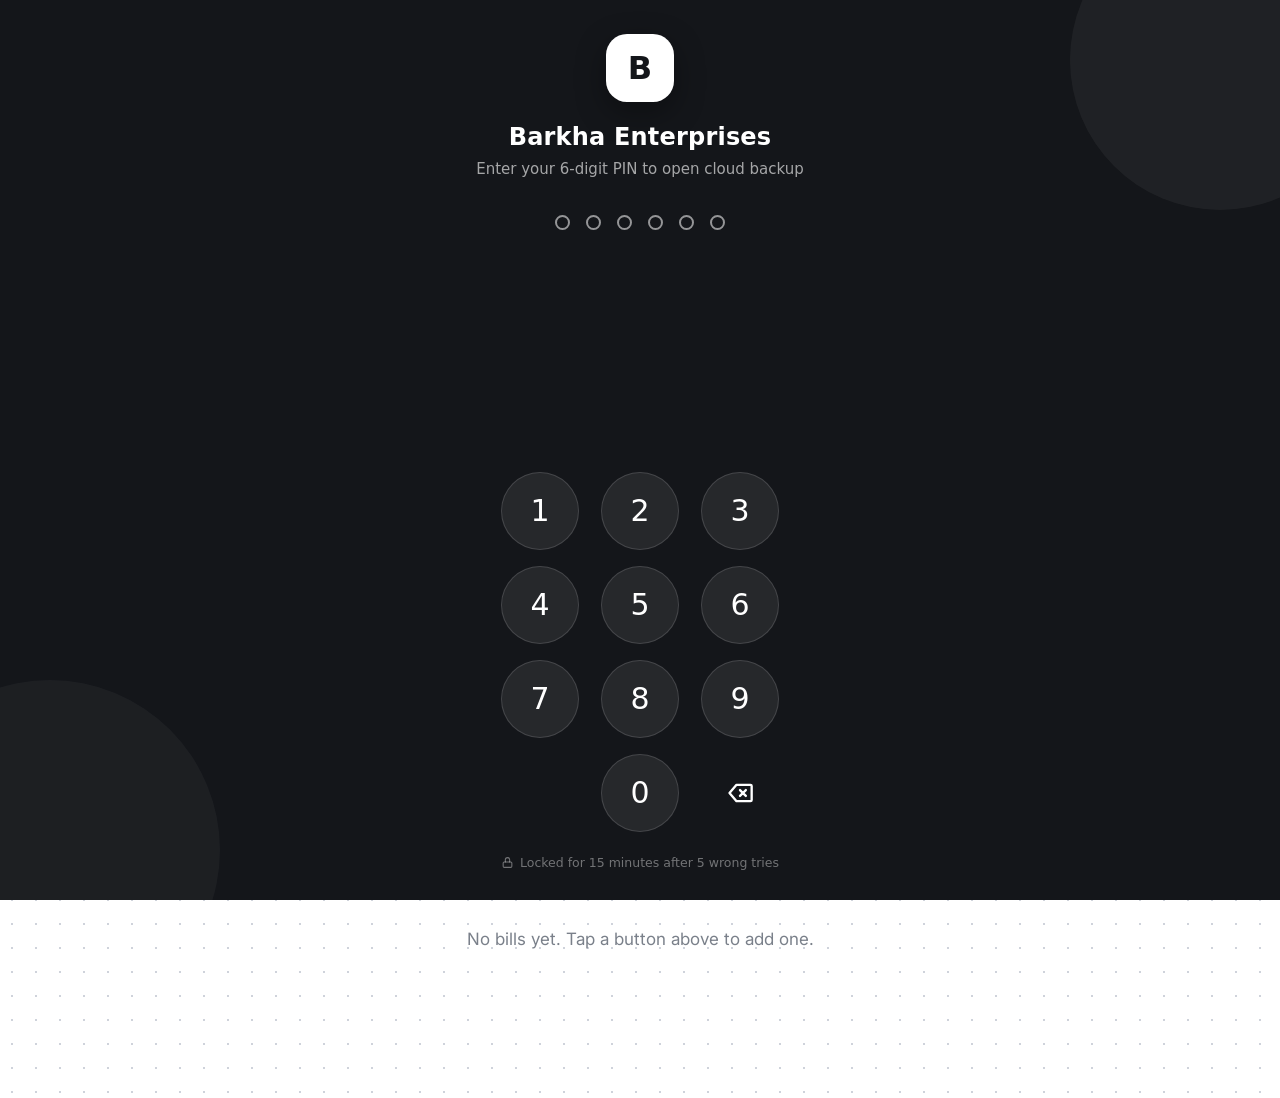
==== commit f9084aaa: "Add editable state code, vehicle no, ship-to receiver on bills; signature in Profile shown on every " ====
--- a/index.html
+++ b/index.html
@@ -173,7 +173,7 @@
 #app .pfc .pfq label.up{margin:0;text-transform:none;letter-spacing:0;font-size:15px;color:var(--fg)}
 nav{z-index:30}
 #boot,#cloudf{position:fixed;left:0;top:0;width:100%;height:100%;border:0;z-index:9999}#cloudf{background:#14161a}#boot{background:#14161a;display:flex;flex-direction:column;align-items:center;justify-content:center;color:#fff;transition:opacity .45s}#boot.out{opacity:0;pointer-events:none}#boot .bl{width:76px;height:76px;border-radius:23px;background:#fff;color:#14161a;display:grid;place-items:center;font-weight:800;font-size:36px;box-shadow:0 10px 30px rgba(0,0,0,.4);animation:bkp 1.4s ease-in-out infinite}#boot b{margin-top:18px;font-size:22px}#boot small{margin-top:6px;color:rgba(255,255,255,.6);font-size:14px}#boot .bsp{margin-top:26px;width:26px;height:26px;border-radius:50%;border:3px solid rgba(255,255,255,.2);border-top-color:#fff;animation:bks .8s linear infinite}@keyframes bks{to{transform:rotate(360deg)}}@keyframes bkp{50%{transform:scale(1.07)}}
-</style></head><body>
+textarea#fsh{display:block;width:100%;box-sizing:border-box;padding:14px;border:1.5px solid var(--ln);border-radius:12px;background:#fff;margin:6px 0 14px;outline:0;font:inherit;resize:vertical}</style></head><body>
 <div id="boot"><div class="bl">B</div><b>Barkha Enterprises</b><small>Loading…</small><i class="bsp"></i></div><iframe id="cloudf" title="Cloud backup" style="display:none"></iframe>
 <div id="app"></div><nav id="nav"></nav><script>/* QR encoder: Kazuhiko Arase, MIT licence, http://www.d-project.com/ — QR Code is a registered trademark of DENSO WAVE INCORPORATED */
 (function(){var M={},C={};function R(n){n=n.replace("./","");return C[n]||(C[n]=M[n]())}
@@ -1119,7 +1119,7 @@
     const b=db.find(x=>x.id===ctx);if(!b){go('home');return}
     h+='<button class="back noprint" onclick="go(\'party\',\''+esc(b.party).replace(/\\/g,'')+'\')">'+t('back')+'</button>'
      +'<h3 style="margin-top:0">'+(b.type==='sale'?t('sale'):t('purchase'))+' #'+esc(b.inv)+' <span class="tag'+(bal(b)<=.5?' k':'')+'">'+stat(b)+'</span></h3>'
-     +'<p>'+(b.type==='sale'?t('to'):t('from'))+': <b>'+esc(b.party)+'</b><br>'+(b.gstin?'GSTIN: '+esc(b.gstin)+'<br>':'')+t('date')+': '+esc(b.date)+'<br>'+t('sc')+': '+sc(b)+' · '+t('rc')+': '+(b.rc?t('yes'):t('no'))+'</p>'
+     +'<p>'+(b.type==='sale'?t('to'):t('from'))+': <b>'+esc(b.party)+'</b><br>'+(b.gstin?'GSTIN: '+esc(b.gstin)+'<br>':'')+t('date')+': '+esc(b.date)+'<br>'+t('sc')+': '+sc(b)+' · '+t('rc')+': '+(b.rc?t('yes'):t('no'))+(b.veh?'<br>'+t('veh')+': <b>'+esc(b.veh)+'</b>':'')+(b.ship?'<br>'+t('shp')+':<br><b>'+esc(b.ship).replace(/\n/g,'<br>')+'</b>':'')+'</p>'
      +b.items.map(i=>'<div class="it"><b>'+esc(i.d)+'</b>'+(i.h?' <small style="color:var(--mu)">'+t('hsn')+' '+esc(i.h)+'</small>':'')+'<br>'+i.q+' × '+inr(i.r)+' = <b>'+inr(i.q*i.r)+'</b></div>').join('')
      +'<div class="tot">'+(b.disc?'<div><span>'+t('gross')+'</span><span>'+inr(b.gross)+'</span></div><div><span>'+t('disc')+(b.dt==='p'?' '+b.dv+'%':'')+'</span><span>− '+inr(b.disc)+'</span></div>':'')+'<div><span>'+t('bef')+'</span><span>'+inr(b.sub)+'</span></div>'
      +(b.mode==='intra'?'<div><span>CGST 9%</span><span>'+inr(b.cgst)+'</span></div><div><span>SGST 9%</span><span>'+inr(b.sgst)+'</span></div>':'<div><span>IGST 18%</span><span>'+inr(b.igst)+'</span></div>')
@@ -1139,9 +1139,9 @@
   const names=[...new Set(db.map(b=>b.party))].map(x=>'<option value="'+esc(x)+'">').join('');
   return '<button class="back" onclick="go(\'home\')">'+t('back')+'</button><h3 style="margin-top:0">'+(type==='sale'?t('sale'):t('purchase'))+'</h3>'
    +'<label>'+(type==='sale'?t('to'):t('from'))+'</label><div class="dw"><input type="text" id="fp" list="pl" autocomplete="off" oninput="calc()"><button type="button" class="mc" onclick="mic(this)">🎤</button></div><datalist id="pl">'+names+'</datalist>'
-   +'<label>'+t('gstin')+'</label><input type="text" id="fg" autocapitalize="characters">'
+   +'<label>'+t('gstin')+'</label><input type="text" id="fg" autocapitalize="characters" oninput="gsc()">'    +'<label>'+t('sc')+'</label><input type="text" id="fsc" inputmode="numeric" maxlength="2" placeholder="07" oninput="this.dataset.m=1">'
    +'<label>'+t('date')+'</label><input type="date" id="fd" value="'+today+'" onchange="if(!ed)$(\'fi\').value=nextInv(this.value,\''+type+'\')">'
-   +'<label>'+t('inv')+'</label><input type="text" id="fi" value="'+nextInv(today,type)+'">'
+   +'<label>'+t('inv')+'</label><input type="text" id="fi" value="'+nextInv(today,type)+'">'    +'<label>'+t('veh')+'</label><input type="text" id="fvh" autocapitalize="characters" placeholder="DL 01 AB 1234">'    +'<label>'+t('shp')+'</label><textarea id="fsh" rows="3" placeholder="'+t('shph')+'"></textarea>'
    +'<label>'+t('tax')+'</label><label class="opt"><input type="radio" name="m" value="intra" checked onchange="calc()">'+t('intra')+'</label><label class="opt"><input type="radio" name="m" value="inter" onchange="calc()">'+t('inter')+'</label>'
    +'<label>'+t('disc')+'</label><div class="dw"><input type="number" id="fdv" inputmode="decimal" placeholder="0" oninput="calc()"><select id="fdt" onchange="calc()"><option value="p">%</option><option value="r">₹</option></select></div><label class="opt"><input type="checkbox" id="frc">'+t('rc')+'</label>'
    +'<datalist id="il">'+itemOpts()+'</datalist><h3>'+t('item')+'</h3><div id="its"></div><button class="sm" onclick="addItem()">'+t('add')+'</button>'
@@ -1159,11 +1159,11 @@
   const x=tx(),party=$('fp').value.trim(),items=x.v.filter(i=>i.q>0&&i.r>0).map(i=>({d:i.d||'—',q:i.q,r:i.r,h:i.h}));
   if(!party||!items.length){modal(t('fill'));return}
   const w=limChk(x,party);if(w&&!await modal(w+' — '+t('saveany'),'ok',true))return;
-  const b={id:ed?ed.id:Date.now(),type,party,gstin:$('fg').value.trim().toUpperCase(),date:$('fd').value,inv:$('fi').value.trim(),mode:x.intra?'intra':'inter',items,gross:x.gross,disc:x.disc,dv:+$('fdv').value||0,dt:$('fdt').value,ro:x.ro,rc:$('frc').checked,sub:x.sub,cgst:x.cgst,sgst:x.sgst,igst:x.igst,total:x.total,paid:Math.min(r2(+$('fpd').value||0),x.total),goods:ph.goods||'',paper:ph.paper||''};
+  const b={id:ed?ed.id:Date.now(),type,party,gstin:$('fg').value.trim().toUpperCase(),date:$('fd').value,inv:$('fi').value.trim(),mode:x.intra?'intra':'inter',items,gross:x.gross,disc:x.disc,dv:+$('fdv').value||0,dt:$('fdt').value,ro:x.ro,rc:$('frc').checked,scode:($('fsc').value.trim()||'').slice(0,2),veh:$('fvh').value.trim().toUpperCase(),ship:$('fsh').value.trim(),sub:x.sub,cgst:x.cgst,sgst:x.sgst,igst:x.igst,total:x.total,paid:Math.min(r2(+$('fpd').value||0),x.total),goods:ph.goods||'',paper:ph.paper||''};
   const nd=ed?db.map(x=>x.id===b.id?b:x):db.concat(b);if(sv('bills',nd)){db=nd;go('bill',b.id);done(t('savedok'))}
 }
 function editBill(id){ed=db.find(b=>b.id===id);view='form';ctx=ed.type;ph={goods:ed.goods,paper:ed.paper};draw();window.scrollTo(0,0)}
-function fillEd(){const b=ed||cp,i=b.id;$('fp').value=b.party;$('fg').value=b.gstin;$('fdv').value=b.dv||'';$('fdt').value=b.dt||'p';$('frc').checked=!!b.rc;document.querySelector('input[name=m][value='+b.mode+']').checked=true;b.items.forEach(x=>{addItem();const e=[...document.querySelectorAll('.it')].pop();e.querySelector('.d').value=x.d==='—'?'':x.d;e.querySelector('.h').value=x.h||'';e.querySelector('.q').value=x.q;e.querySelector('.r').value=x.r});if(ed){$('fd').value=b.date;$('fi').value=b.inv;$('fpd').value=b.paid||0;['goods','paper'].forEach(k=>{if(b[k])$('p_'+k).innerHTML='<img src="'+b[k]+'">'});document.querySelector('.back').onclick=()=>go('bill',i)}}
+function fillEd(){const b=ed||cp,i=b.id;$('fp').value=b.party;$('fg').value=b.gstin;$('fdv').value=b.dv||'';$('fdt').value=b.dt||'p';$('frc').checked=!!b.rc;$('fsc').value=b.scode||'';if(b.scode)$('fsc').dataset.m=1;$('fvh').value=b.veh||'';$('fsh').value=b.ship||'';document.querySelector('input[name=m][value='+b.mode+']').checked=true;b.items.forEach(x=>{addItem();const e=[...document.querySelectorAll('.it')].pop();e.querySelector('.d').value=x.d==='—'?'':x.d;e.querySelector('.h').value=x.h||'';e.querySelector('.q').value=x.q;e.querySelector('.r').value=x.r});if(ed){$('fd').value=b.date;$('fi').value=b.inv;$('fpd').value=b.paid||0;['goods','paper'].forEach(k=>{if(b[k])$('p_'+k).innerHTML='<img src="'+b[k]+'">'});document.querySelector('.back').onclick=()=>go('bill',i)}}
 let F={f:'',t:'',a:'',b:''},gm=new Date().toISOString().slice(0,7);
 function setBig(){big=!big;sv('big',big);document.documentElement.classList.toggle('bigtxt',big)}
 function bal(b){return r2(b.total-(b.paid||0))}
@@ -1204,7 +1204,7 @@
 function nw(n){const a=['','One','Two','Three','Four','Five','Six','Seven','Eight','Nine','Ten','Eleven','Twelve','Thirteen','Fourteen','Fifteen','Sixteen','Seventeen','Eighteen','Nineteen'],b=['','','Twenty','Thirty','Forty','Fifty','Sixty','Seventy','Eighty','Ninety'],w=x=>x<20?a[x]:b[Math.floor(x/10)]+(x%10?' '+a[x%10]:''),h=x=>(x>99?a[Math.floor(x/100)]+' Hundred'+(x%100?' ':''):'')+(x%100?w(x%100):'');const r=Math.floor(n),p=Math.round((n-r)*100),o=[],cr=Math.floor(r/1e7),lk=Math.floor(r/1e5)%100,th=Math.floor(r/1e3)%100;if(cr)o.push(h(cr)+' Crore');if(lk)o.push(w(lk)+' Lakh');if(th)o.push(w(th)+' Thousand');if(r%1000)o.push(h(r%1000));return 'Rupees '+(o.join(' ')||'Zero')+(p?' and '+w(p)+' Paise':'')+' Only'}
 function fy(d){const y=+d.slice(0,4),m=+d.slice(5,7),s0=m>=4?y:y-1;return String(s0).slice(2)+'-'+String(s0+1).slice(2)}
 function nextInv(d,ty){d=d||new Date().toISOString().slice(0,10);const pre=fy(d)+'/';let m=0;db.forEach(b=>{if(b.type===ty&&String(b.inv).startsWith(pre))m=Math.max(m,parseInt(String(b.inv).slice(pre.length))||0)});return pre+String(m+1).padStart(3,'0')}
-function sc(b){const g=(b.gstin||'').slice(0,2);return /^\d{2}$/.test(g)?g:(b.mode==='intra'?'07':'—')}
+function sc(b){if(/^\d{2}$/.test(b.scode||''))return b.scode;const g=(b.gstin||'').slice(0,2);return /^\d{2}$/.test(g)?g:(b.mode==='intra'?'07':'—')}
 function limChk(x,nm){if(ctx!=='sale'||!nm||!lim[nm])return '';let cur=(pm()[nm]||{}).r||0;if(ed&&ed.type==='sale'&&ed.party===nm)cur-=bal(ed);const af=r2(cur+x.total-(+($('fpd')||{}).value||0));return af>lim[nm]?t('over')+': '+inr(af)+' > '+inr(lim[nm]):''}
 async function setLim(n){const v=await modal(t('limq'),'ok',true,true);if(v===false)return;const a=+v||0;if(a>0)lim[n]=a;else delete lim[n];sv('lim',lim);draw()}
 async function setUpi(){const v=await modal(t('upiq'),'ok',true,'t');if(v===false)return;cfg.upi=v.trim();sv('cfg',cfg);draw()}
@@ -1278,7 +1278,7 @@
 const zDraw2=draw;draw=function(){zDraw2();if(view==='home'&&!$('zpb')){const tb=$('app').querySelector('.tabs');if(tb)tb.insertAdjacentHTML('afterend','<button id="zpb" class="sm" onclick="go(\'prof\')">'+t('cod')+'</button>')}if(view!=='bill')return;const b=db.find(x=>x.id===ctx),a=$('app'),h=a.querySelector('h3');if(!b||!h||a.querySelector('#zbill'))return;
 const w=document.createElement('div');w.id='zbill';h.before(w);if(b.type==='sale')w.innerHTML=zCoH();
 let n=h;while(n&&!(n.classList&&n.classList.contains('pv'))){const x=n.nextElementSibling;if(!n.classList.contains('noprint'))w.appendChild(n);n=x}
-if(b.type==='sale')w.insertAdjacentHTML('beforeend',zQrRow(b));
+if(b.type==='sale')w.insertAdjacentHTML('beforeend',zQrRow(b));w.insertAdjacentHTML('beforeend',zSig());
 const ac=[...a.querySelectorAll('div.noprint')].pop();if(ac)ac.insertAdjacentHTML('beforeend','<button class="sm" onclick="go(\'prof\')">'+t('cod')+'</button>');const wa=[...a.querySelectorAll('a')].find(x=>x.textContent.trim()===t('wa'));if(wa){window.zWaH=wa.href;wa.removeAttribute('href');wa.style.cursor='pointer';wa.onclick=zShare}};
 Object.assign(L.en,{rmi:'✕ Remove item'});Object.assign(L.hi,{rmi:'✕ आइटम हटाएं'});
 function zRm(b){b.closest('.it').remove();if(!$('its').children.length)addItem();calc()}
@@ -1308,21 +1308,27 @@
 
 Object.assign(L.en,{pft:'Profile',sBiz:'Business',sCon:'Contact',sTax:'Tax details',sPay:'Payment',sBnk:'Bank & terms',pdone:'profile complete',pshow:'Shown on every sale bill',pupq:'No QR yet',pchg:'Change QR photo',ppick:'Choose QR photo'});
 Object.assign(L.hi,{pft:'\u092a\u094d\u0930\u094b\u092b\u093c\u093e\u0907\u0932',sBiz:'\u0935\u094d\u092f\u093e\u092a\u093e\u0930',sCon:'\u0938\u0902\u092a\u0930\u094d\u0915',sTax:'\u091f\u0948\u0915\u094d\u0938 \u091c\u093e\u0928\u0915\u093e\u0930\u0940',sPay:'\u092a\u0947\u092e\u0947\u0902\u091f',sBnk:'\u092c\u0948\u0902\u0915 \u0914\u0930 \u0936\u0930\u094d\u0924\u0947\u0902',pdone:'\u092a\u094d\u0930\u094b\u092b\u093c\u093e\u0907\u0932 \u092a\u0942\u0930\u0940',pshow:'\u0939\u0930 \u0938\u0947\u0932 \u092c\u093f\u0932 \u092a\u0930 \u0926\u093f\u0916\u0924\u093e \u0939\u0948',pupq:'\u0905\u092d\u0940 QR \u0928\u0939\u0940\u0902',pchg:'QR \u092b\u094b\u091f\u094b \u092c\u0926\u0932\u0947\u0902',ppick:'QR \u092b\u094b\u091f\u094b \u091a\u0941\u0928\u0947\u0902'});
+Object.assign(L.en,{veh:'Vehicle no.',shp:'Ship to (if different)',shph:'Receiver name and address, if goods go elsewhere',sig:'Signature (shown on every bill)',sigp:'Choose signature photo',sigc:'Change signature photo',sigr:'Remove',sigq:'No signature yet',sigl:'Authorised signatory'});Object.assign(L.hi,{veh:'गाड़ी नंबर',shp:'माल यहाँ भेजें (अगर अलग हो)',shph:'पाने वाले का नाम और पता, अगर माल कहीं और जाए',sig:'हस्ताक्षर (हर बिल पर दिखेगा)',sigp:'हस्ताक्षर की फोटो चुनें',sigc:'हस्ताक्षर की फोटो बदलें',sigr:'हटाएं',sigq:'अभी हस्ताक्षर नहीं',sigl:'अधिकृत हस्ताक्षरकर्ता'});
+function gsc(){const g=$('fg').value.trim(),e=$('fsc');if(e&&!e.dataset.m)e.value=/^\d{2}/.test(g)?g.slice(0,2):''}
+function zSig(){return cfg.sg?'<div class="zsg" style="display:flex;flex-direction:column;align-items:flex-end;margin:18px 0 6px"><img src="'+cfg.sg+'" style="max-height:70px;max-width:200px"><div style="font-size:12px;border-top:1px solid #999;padding-top:3px;min-width:160px;text-align:center">'+t('sigl')+'<br>'+esc(cfg.nm||'Barkha Enterprises')+'</div></div>':''}
+function zSgRm(){cfg.sg='';sv('cfg',cfg);$('pf_sgbox').innerHTML='<span id="pf_sgimg">'+t('sigq')+'</span>';$('pf_sgrm').style.display='none';$('pf_sguplb').textContent=t('sigp')}
+function zSgUp(n){const f=n.files[0];if(!f)return;const r=new FileReader();r.onload=()=>{const m=new Image();m.onload=()=>{const s=Math.min(1,500/Math.max(m.width,m.height)),c=document.createElement('canvas');c.width=m.width*s;c.height=m.height*s;const g=c.getContext('2d');g.fillStyle='#fff';g.fillRect(0,0,c.width,c.height);g.drawImage(m,0,0,c.width,c.height);cfg.sg=c.toDataURL('image/jpeg',.85);sv('cfg',cfg);$('pf_sgbox').innerHTML='<img id="pf_sgimg" src="'+cfg.sg+'">';$('pf_sgrm').style.display='block';$('pf_sguplb').textContent=t('sigc')};m.src=r.result};r.readAsDataURL(f)}
 function zProf(){
  const ic=p=>'<svg viewBox="0 0 24 24" fill="none" stroke="currentColor" stroke-width="2" stroke-linecap="round" stroke-linejoin="round">'+p+'</svg>';
  const i=(k,l,ph,m)=>'<label for="pf_'+k+'">'+t(l)+'</label><input class="pi" id="pf_'+k+'" value="'+esc(cfg[k]||'')+'" placeholder="'+(ph||'')+'"'+(m||'')+'>';
  const a=(k,l)=>'<label for="pf_'+k+'">'+t(l)+'</label><textarea class="pi" id="pf_'+k+'" rows="3">'+esc(cfg[k]||'')+'</textarea>';
  const sec=(p,tt,body)=>'<div class="pfc"><h4><em>'+ic(p)+'</em>'+t(tt)+'</h4>'+body+'</div>';
- const keys=['nm','tg','ad','ph','em','gs','pn','upi','bk','tm','qr'],done=keys.filter(k=>cfg[k]).length,pct=Math.round(done*100/keys.length);
+ const keys=['nm','tg','ad','ph','em','gs','pn','upi','bk','tm','qr','sg'],done=keys.filter(k=>cfg[k]).length,pct=Math.round(done*100/keys.length);
  const chips=[cfg.ph&&'\u260e '+esc(cfg.ph),cfg.gs&&'GSTIN '+esc(cfg.gs),cfg.upi&&'UPI '+esc(cfg.upi)].filter(Boolean).map(x=>'<span>'+x+'</span>').join('');
  const hero='<div class="pfh"><div class="av">'+esc((cfg.nm||'Barkha Enterprises').trim().charAt(0).toUpperCase())+'</div><b>'+esc(cfg.nm||'Barkha Enterprises')+'</b><small>'+esc(cfg.tg||t('pshow'))+'</small>'+(chips?'<div class="pc">'+chips+'</div>':'')+'<div class="pfp"><div><i style="width:'+pct+'%"></i></div><small>'+pct+'% '+t('pdone')+'</small></div></div>';
  const qr='<label>'+t('pqr')+'</label><div class="pfq"><div class="box" id="pf_qrbox">'+(cfg.qr?'<img id="pf_qrimg" src="'+cfg.qr+'">':'<span id="pf_qrimg">'+t('pupq')+'</span>')+'</div><div class="bt"><label class="up" for="pf_file" id="pf_uplb">'+t(cfg.qr?'pchg':'ppick')+'</label><input type="file" id="pf_file" accept="image/*" onchange="zQrUp(this)" style="display:none"><button class="rm" id="pf_rm" onclick="zQrRm()" style="'+(cfg.qr?'':'display:none')+'">'+t('prm')+'</button></div></div>';
- return hero
+ const sgn='<label>'+t('sig')+'</label><div class="pfq"><div class="box" id="pf_sgbox">'+(cfg.sg?'<img id="pf_sgimg" src="'+cfg.sg+'">':'<span id="pf_sgimg">'+t('sigq')+'</span>')+'</div><div class="bt"><label class="up" for="pf_sgfile" id="pf_sguplb">'+t(cfg.sg?'sigc':'sigp')+'</label><input type="file" id="pf_sgfile" accept="image/*" onchange="zSgUp(this)" style="display:none"><button class="rm" id="pf_sgrm" onclick="zSgRm()" style="'+(cfg.sg?'':'display:none')+'">'+t('sigr')+'</button></div></div>';
+  return hero
  +sec('<path d="M3 21h18M5 21V7l7-4 7 4v14M9 21v-6h6v6"/>','sBiz',i('nm','pnm','Barkha Enterprises')+i('tg','ptg','Offset printing spare parts')+a('ad','pad'))
  +sec('<path d="M22 16.9v3a2 2 0 0 1-2.2 2 19.8 19.8 0 0 1-8.6-3.1 19.5 19.5 0 0 1-6-6A19.8 19.8 0 0 1 2.1 4.2 2 2 0 0 1 4.1 2h3a2 2 0 0 1 2 1.7c.1 1 .4 1.9.7 2.8a2 2 0 0 1-.5 2.1L8 9.9a16 16 0 0 0 6 6l1.3-1.3a2 2 0 0 1 2.1-.4c.9.3 1.8.6 2.8.7a2 2 0 0 1 1.7 2z"/>','sCon',i('ph','pph','',' inputmode="tel"')+i('em','pem','',' inputmode="email" autocapitalize="none"'))
  +sec('<rect x="4" y="3" width="16" height="18" rx="2"/><path d="M8 8h8M8 12h8M8 16h5"/>','sTax',i('gs','pgs','',' autocapitalize="characters"')+i('pn','ppn','',' autocapitalize="characters"'))
  +sec('<rect x="3" y="3" width="7" height="7"/><rect x="14" y="3" width="7" height="7"/><rect x="3" y="14" width="7" height="7"/><path d="M14 14h3v3h-3zM20 14v.01M14 20v.01M20 20h.01M17 20h3"/>','sPay',i('upi','pup','',' autocapitalize="none"')+qr)
- +sec('<path d="M3 10l9-6 9 6M5 10v8M9 10v8M15 10v8M19 10v8M3 21h18"/>','sBnk',a('bk','pbk')+a('tm','ptm'))
+ +sec('<path d="M3 10l9-6 9 6M5 10v8M9 10v8M15 10v8M19 10v8M3 21h18"/>','sBnk',a('bk','pbk')+a('tm','ptm')+sgn)
  +'<div class="pfs"><button class="big" onclick="zPSave()">'+t('zsv')+'</button></div>';
 }
 function zPSave(){['nm','tg','ad','ph','em','gs','pn','bk','upi','tm'].forEach(k=>{cfg[k]=$('pf_'+k).value.trim()});cfg.gs=cfg.gs.toUpperCase();cfg.pn=cfg.pn.toUpperCase();sv('cfg',cfg);try{vib(30)}catch(e){}toast('\u2713');const top=stk[stk.length-1];if(top&&top.view==='bill')goBack();else{const y=window.scrollY;draw();window.scrollTo(0,y)}}
